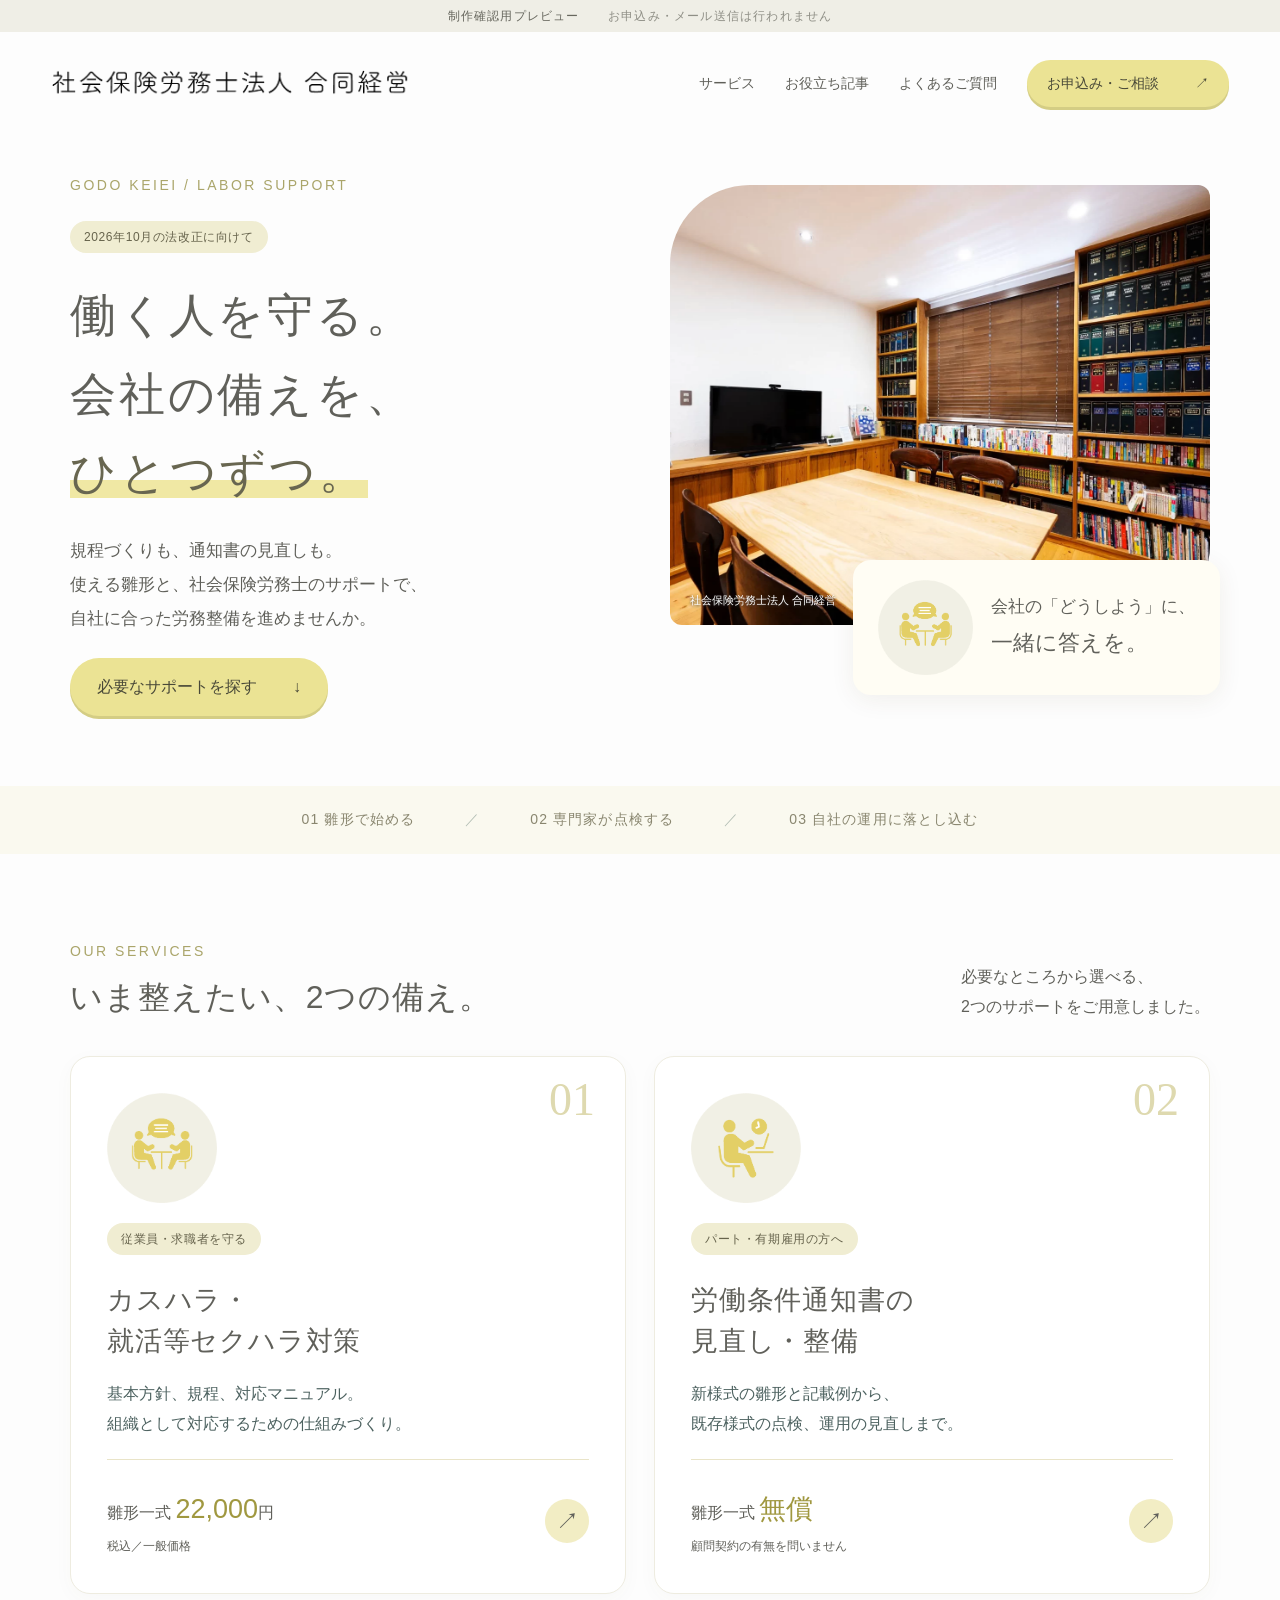
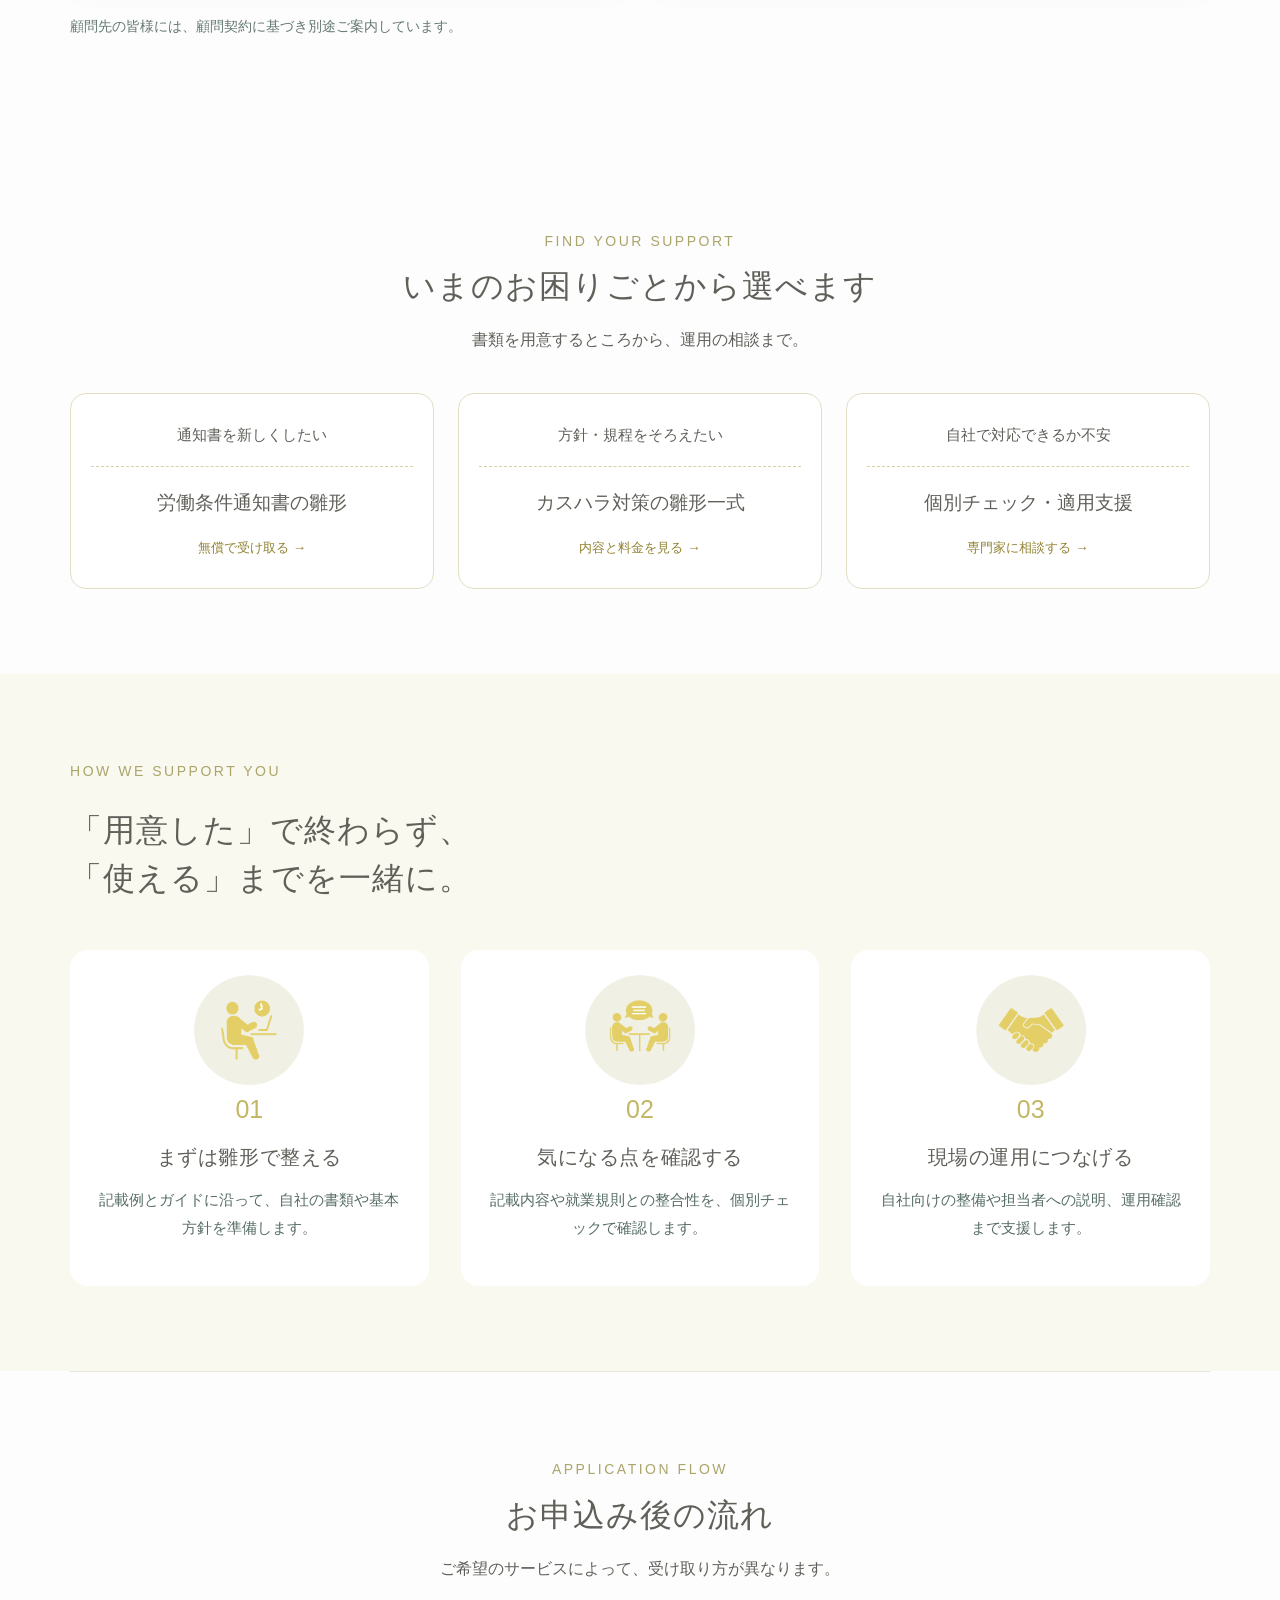
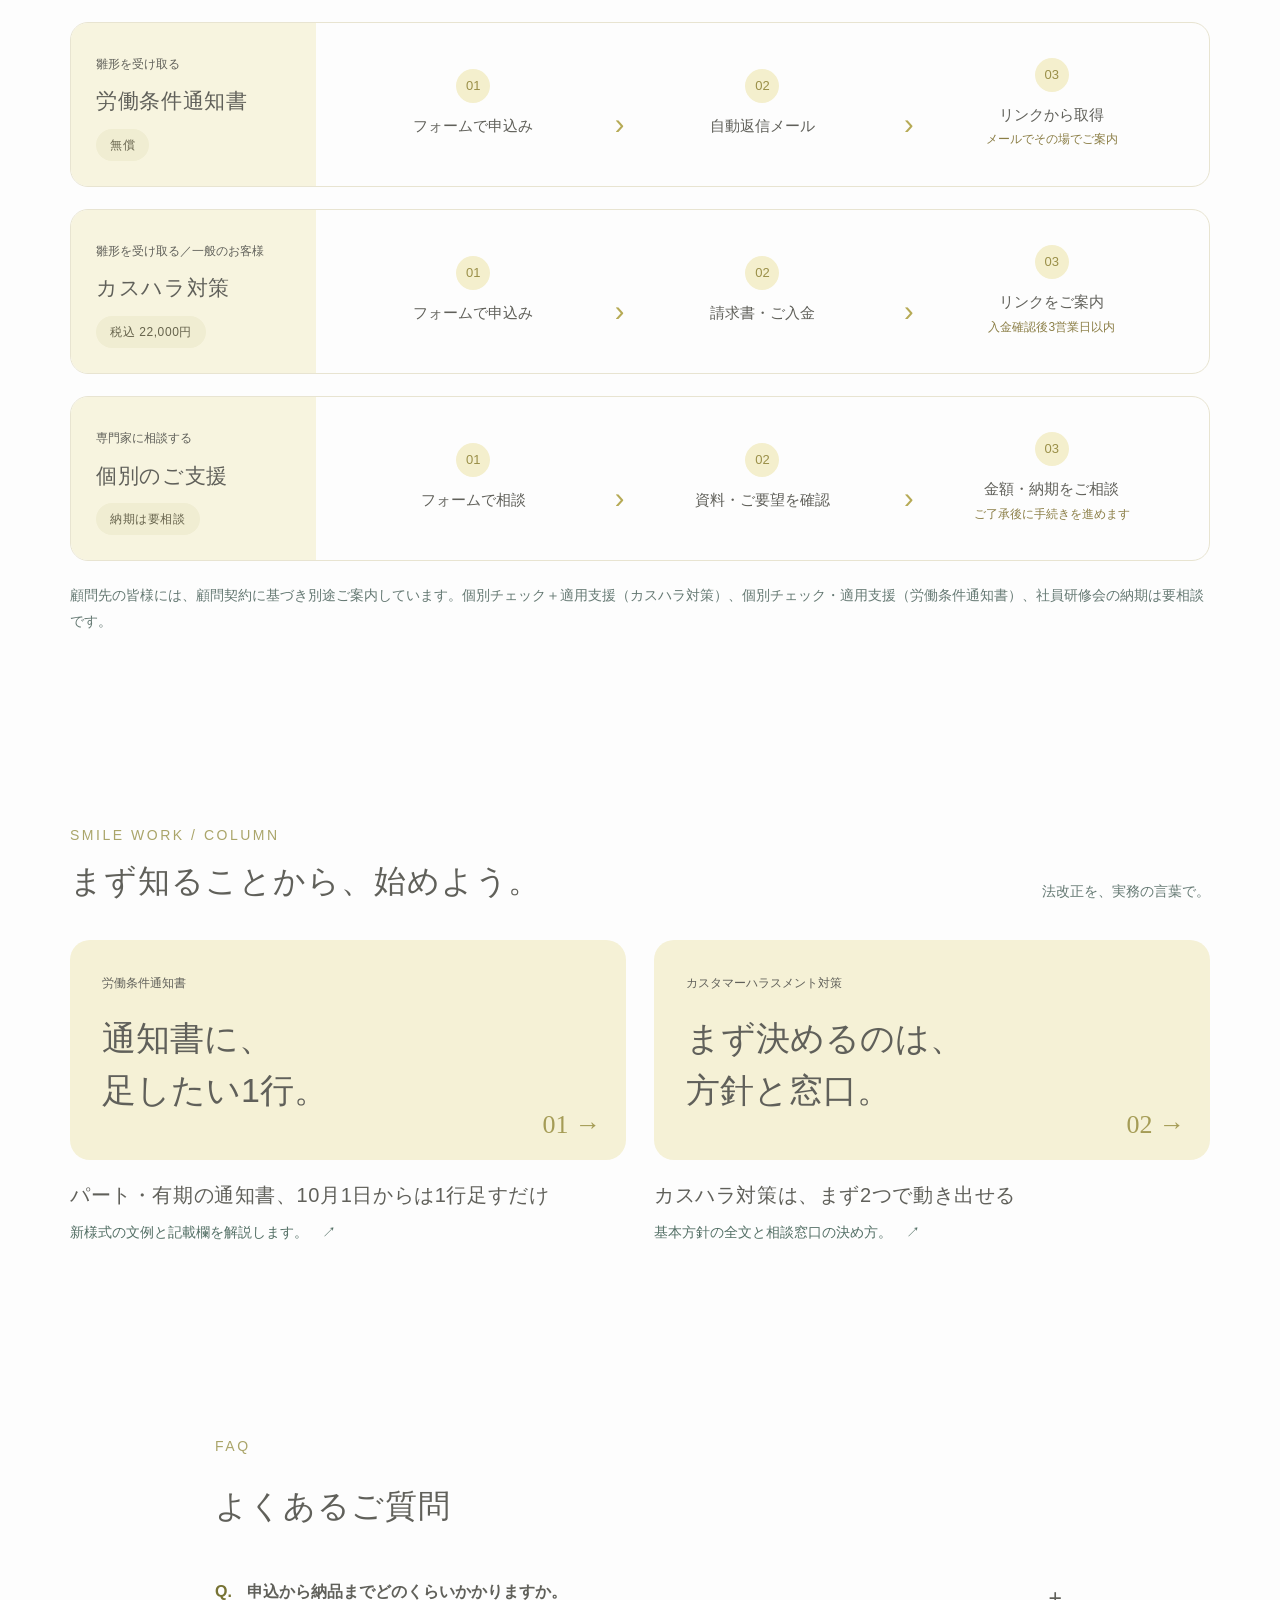
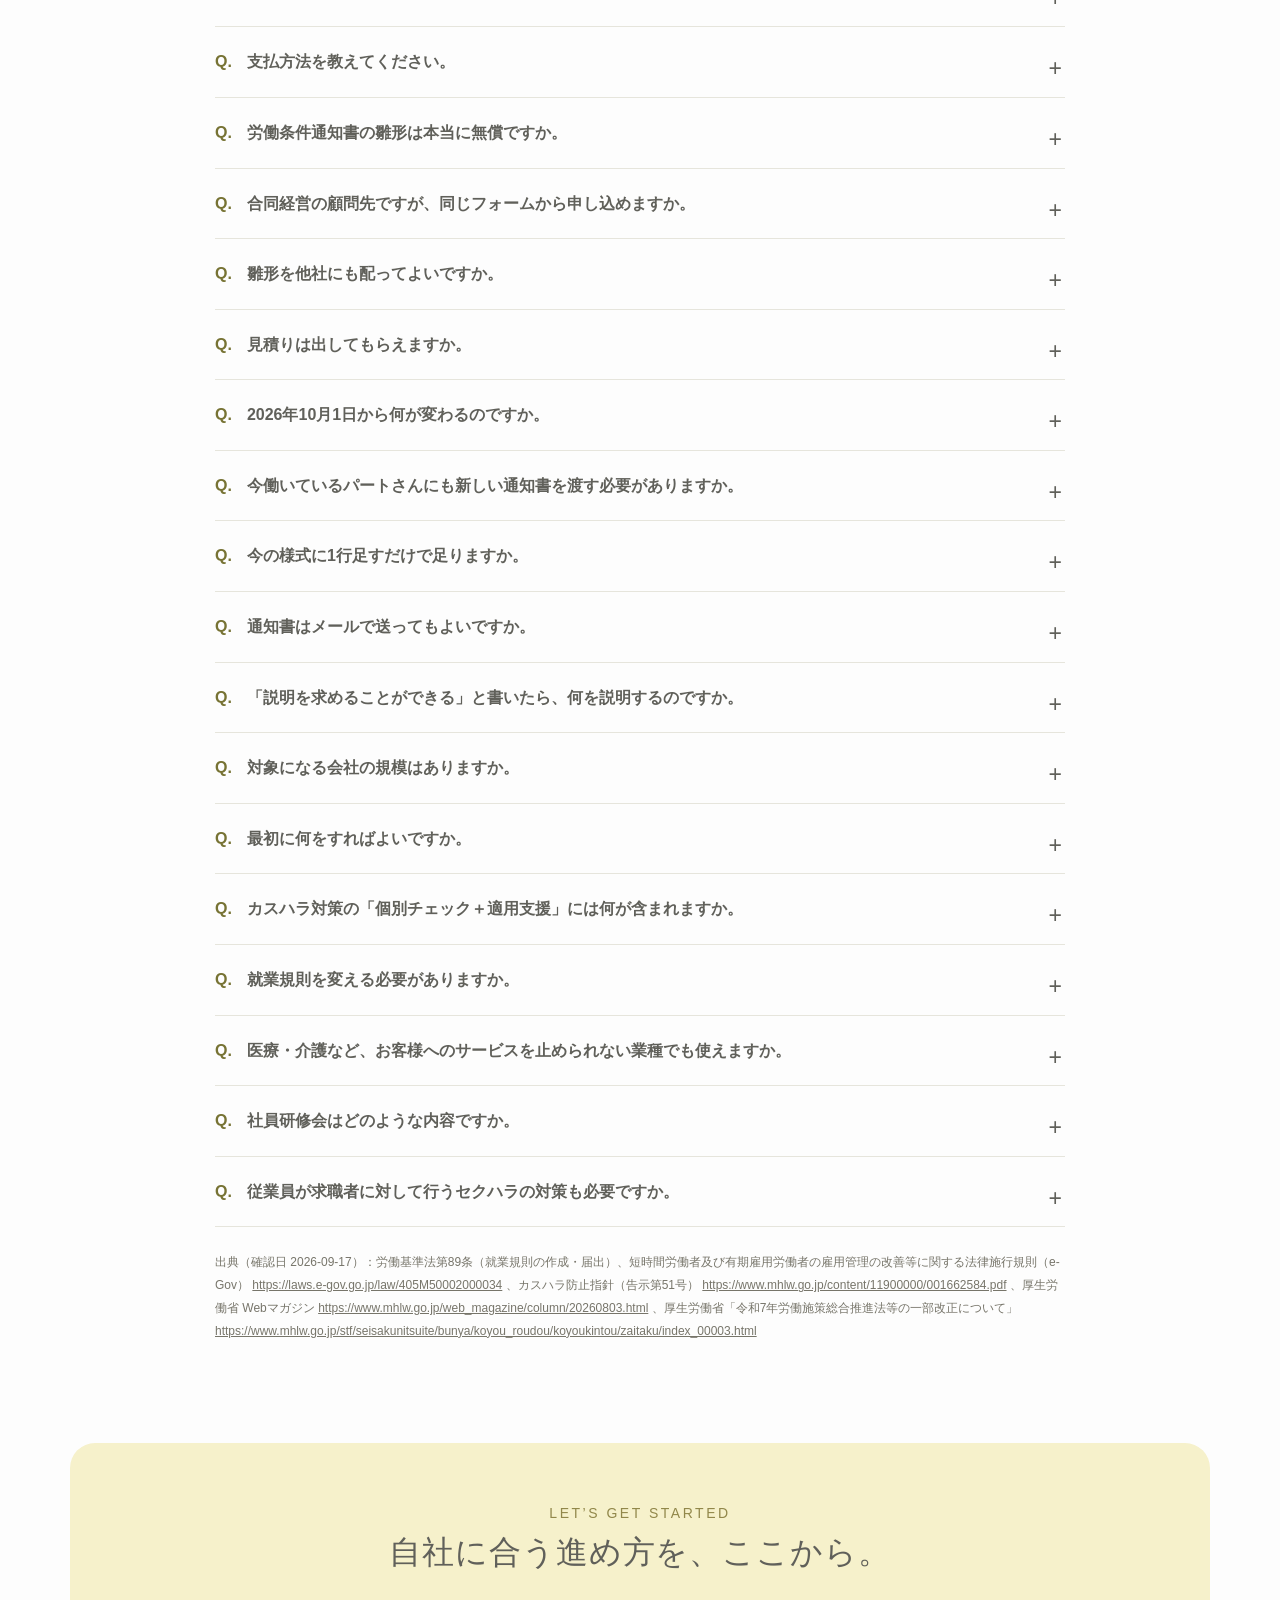
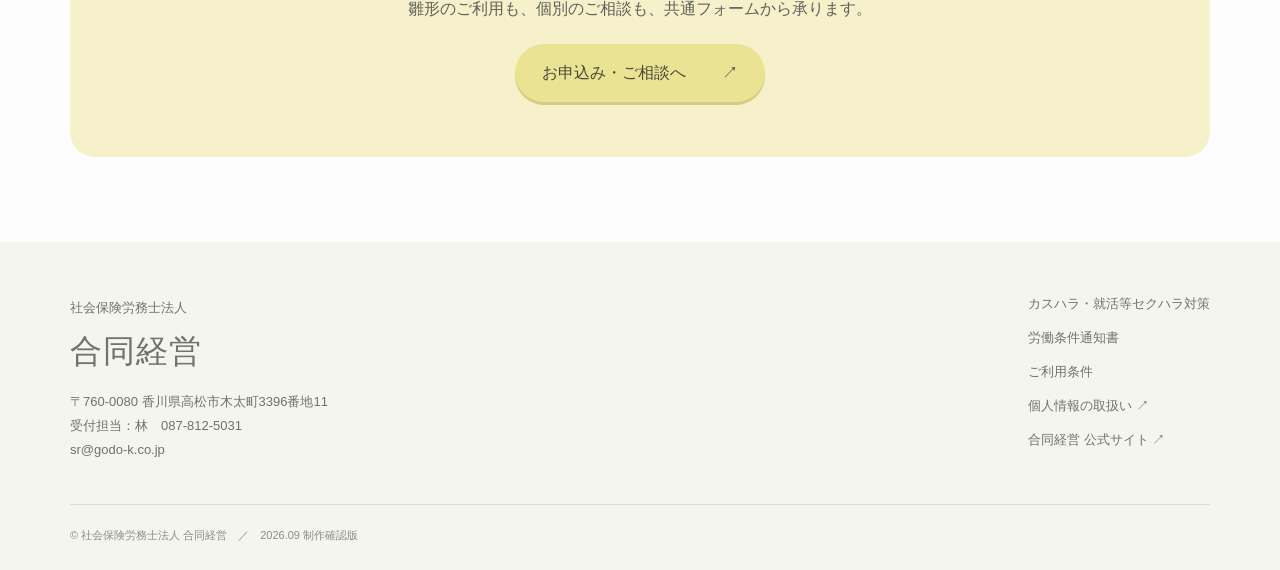
==== index.html @ 418db096 "Apply September 26 review corrections to pricing, menus, FAQs and form" ====
<!DOCTYPE html>
<html lang="ja"><head><meta charset="utf-8"/><meta content="width=device-width,initial-scale=1" name="viewport"/><meta content="noindex,nofollow" name="robots"/><title>法改正対応・労務整備サポート｜合同経営</title><meta content="雛形から個別チェック、運用支援まで。合同経営の労務整備サポート。" name="description"/><link href="favicon.svg" rel="icon"/><link href="style.css?v=20260926" rel="stylesheet"/><script defer="" src="app.js?v=20260926"></script></head><body><div class="preview">制作確認用プレビュー <span>お申込み・メール送信は行われません</span></div><header><a class="brand" href="index.html"><img alt="社会保険労務士法人 合同経営" src="official-logo.png"/></a><nav aria-label="メイン"><a href="index.html#services">サービス</a><a href="index.html#articles">お役立ち記事</a><a href="index.html#faq">よくあるご質問</a><a class="button small" href="apply.html">お申込み・ご相談 <span>↗</span></a></nav></header><main><section class="hero wrap"><div class="hero-copy"><p class="eyebrow">GODO KEIEI / LABOR SUPPORT</p><div class="tag">2026年10月の法改正に向けて</div><h1>働く人を守る。<br/>会社の備えを、<br/><em>ひとつずつ。</em></h1><p class="lead">規程づくりも、通知書の見直しも。<br/>使える雛形と、社会保険労務士のサポートで、<br/>自社に合った労務整備を進めませんか。</p><a class="button" href="#services">必要なサポートを探す <span>↓</span></a></div><div class="hero-visual"><img alt="合同経営の相談スペース" class="office-photo" src="official-office.webp"/><div class="hero-message"><img alt="相談を聞くスタッフのイラスト" src="consult.png"/><p>会社の「どうしよう」に、<br/><strong>一緒に答えを。</strong></p></div><span class="photo-caption">社会保険労務士法人 合同経営</span></div></section><div class="trust"><div class="wrap">01 雛形で始める <span>／</span> 02 専門家が点検する <span>／</span> 03 自社の運用に落とし込む</div></div><section class="wrap section" id="services"><div class="section-head"><div><p class="eyebrow">OUR SERVICES</p><h2>いま整えたい、2つの備え。</h2></div><p>必要なところから選べる、<br/>2つのサポートをご用意しました。</p></div><div class="service-grid"><a class="service-card" href="harassment.html"><img alt="専門家に相談するイメージ" class="service-illustration" src="consult.png"/><span class="num">01</span><span class="pill">従業員・求職者を守る</span><h3>カスハラ・<br/>就活等セクハラ対策</h3><p>基本方針、規程、対応マニュアル。<br/>組織として対応するための仕組みづくり。</p><div class="service-bottom"><span>雛形一式 <b>22,000</b>円<small>税込／一般価格</small></span><span class="round">↗</span></div></a><a class="service-card mint" href="notice.html"><img alt="書類を確認するイメージ" class="service-illustration" src="rules.png"/><span class="num">02</span><span class="pill">パート・有期雇用の方へ</span><h3>労働条件通知書の<br/>見直し・整備</h3><p>新様式の雛形と記載例から、<br/>既存様式の点検、運用の見直しまで。</p><div class="service-bottom"><span>雛形一式 <b>無償</b><small>顧問契約の有無を問いません</small></span><span class="round">↗</span></div></a></div><p class="muted">顧問先の皆様には、顧問契約に基づき別途ご案内しています。</p></section><section class="wrap section choose"><div class="center"><p class="eyebrow">FIND YOUR SUPPORT</p><h2>いまのお困りごとから選べます</h2><p>書類を用意するところから、運用の相談まで。</p></div><div class="choice-map"><a href="notice.html"><span>通知書を新しくしたい</span><b>労働条件通知書の雛形</b><small>無償で受け取る →</small></a><a href="harassment.html"><span>方針・規程をそろえたい</span><b>カスハラ対策の雛形一式</b><small>内容と料金を見る →</small></a><a href="apply.html"><span>自社で対応できるか不安</span><b>個別チェック・適用支援</b><small>専門家に相談する →</small></a></div></section><section class="soft"><div class="wrap section"><p class="eyebrow">HOW WE SUPPORT YOU</p><h2>「用意した」で終わらず、<br/>「使える」までを一緒に。</h2><div class="steps"><div><img alt="雛形で準備" class="step-image" src="rules.png"/><b>01</b><h3>まずは雛形で整える</h3><p>記載例とガイドに沿って、自社の書類や基本方針を準備します。</p></div><div><img alt="専門家と確認" class="step-image" src="consult.png"/><b>02</b><h3>気になる点を確認する</h3><p>記載内容や就業規則との整合性を、個別チェックで確認します。</p></div><div><img alt="運用を支援" class="step-image" src="handshake.png"/><b>03</b><h3>現場の運用につなげる</h3><p>自社向けの整備や担当者への説明、運用確認まで支援します。</p></div></div></div></section><section class="wrap section flow-section"><div class="center"><p class="eyebrow">APPLICATION FLOW</p><h2>お申込み後の流れ</h2><p>ご希望のサービスによって、受け取り方が異なります。</p></div><div class="flow-row"><div class="flow-title"><small>雛形を受け取る</small><h3>労働条件通知書</h3><span class="pill">無償</span></div><ol><li><span>01</span><b>フォームで申込み</b></li><li><span>02</span><b>自動返信メール</b></li><li><span>03</span><b>リンクから取得</b><small>メールでその場でご案内</small></li></ol></div><div class="flow-row"><div class="flow-title"><small>雛形を受け取る／一般のお客様</small><h3>カスハラ対策</h3><span class="pill">税込 22,000円</span></div><ol><li><span>01</span><b>フォームで申込み</b></li><li><span>02</span><b>請求書・ご入金</b></li><li><span>03</span><b>リンクをご案内</b><small>入金確認後3営業日以内</small></li></ol></div><div class="flow-row"><div class="flow-title"><small>専門家に相談する</small><h3>個別のご支援</h3><span class="pill">納期は要相談</span></div><ol><li><span>01</span><b>フォームで相談</b></li><li><span>02</span><b>資料・ご要望を確認</b></li><li><span>03</span><b>金額・納期をご相談</b><small>ご了承後に手続きを進めます</small></li></ol></div><p class="muted">顧問先の皆様には、顧問契約に基づき別途ご案内しています。個別チェック＋適用支援（カスハラ対策）、個別チェック・適用支援（労働条件通知書）、社員研修会の納期は要相談です。</p></section><section class="wrap section" id="articles"><div class="section-head"><div><p class="eyebrow">SMILE WORK / COLUMN</p><h2>まず知ることから、始めよう。</h2></div><span class="muted">法改正を、実務の言葉で。</span></div><div class="article-grid"><a class="article-card" href="article-notice.html"><div class="editorial mint"><small>労働条件通知書</small><strong>通知書に、<br/>足したい1行。</strong><span>01 →</span></div><h3>パート・有期の通知書、10月1日からは1行足すだけ</h3><p>新様式の文例と記載欄を解説します。　↗</p></a><a class="article-card" href="article-harassment.html"><div class="editorial"><small>カスタマーハラスメント対策</small><strong>まず決めるのは、<br/>方針と窓口。</strong><span>02 →</span></div><h3>カスハラ対策は、まず2つで動き出せる</h3><p>基本方針の全文と相談窓口の決め方。　↗</p></a></div></section><section class="wrap section narrow" id="faq"><p class="eyebrow">FAQ</p><h2>よくあるご質問</h2><details><summary>申込から納品までどのくらいかかりますか。</summary><p>カスハラ・就活等セクハラ対策の雛形一式は、ご入金確認後3営業日以内にダウンロード先をお送りします。労働条件通知書の雛形（無償）は、フォーム送信後の自動返信メールでその場でご案内します。個別チェック＋適用支援（カスハラ対策）、個別チェック・適用支援（労働条件通知書）、社員研修会は、資料を拝見したうえで納期をご相談します。</p></details><details><summary>支払方法を教えてください。</summary><p>請求書を発行しますので、銀行振込でお支払いください（振込手数料はお客様のご負担です）。ご入金確認後に納品します。</p></details><details><summary>労働条件通知書の雛形は本当に無償ですか。</summary><p>はい。顧問契約の有無にかかわらず無償です。フォームを送信すると、自動返信メールでダウンロード先をご案内します。カスハラ・就活等セクハラ対策の雛形一式は 22,000円（税込。税抜 20,000円）です。</p></details><details><summary>合同経営の顧問先ですが、同じフォームから申し込めますか。</summary><p>はい。フォームの「合同経営との契約」で「顧問契約あり」を選んでください。料金・納期は顧問契約に基づき別途ご案内しています。</p></details><details><summary>雛形を他社にも配ってよいですか。</summary><p>雛形は購入（提供を受けた）企業の自社利用に限ります。グループ会社・取引先への提供、再配布・転売はできません。詳しくは各雛形の「ご利用条件」をご覧ください。</p></details><details><summary>見積りは出してもらえますか。</summary><p>労働条件通知書の適用支援など「〜」の付いたメニュー、待遇差の説明資料、業種に合わせた大幅な書き換えは、資料を拝見したうえで作業量と金額をお示しします。ご了承いただいてから作業を始めます。</p></details><details><summary>2026年10月1日から何が変わるのですか。</summary><p>パートタイム労働者・有期雇用労働者を雇い入れるときに文書で明示する事項に、「通常の労働者との待遇の相違の内容・理由等について説明を求めることができる旨」が加わります（短時間労働者及び有期雇用労働者の雇用管理の改善等に関する法律施行規則第2条第1項第4号。令和8年厚生労働省令第87号）。これまでの4項目（昇給・退職手当・賞与の有無、相談窓口）と合わせて5項目になります。</p></details><details><summary>今働いているパートさんにも新しい通知書を渡す必要がありますか。</summary><p>有期契約の更新は新たな雇入れに当たります。施行日前から働いている方についても、2026年10月1日以降に契約を更新して通知書を交付するときは、新しい様式で交付してください。更新のたびに必要になりますので、施行日前に様式を切り替えておくことをお勧めします。契約期間の定めのない方について、施行日前の雇入れ分を改めて交付することを求める規定は確認できていません。</p></details><details><summary>今の様式に1行足すだけで足りますか。</summary><p>相談窓口など他の明示事項が揃っていれば、「説明を求めることができる旨」を足すだけで足ります（申出先の部署・連絡先も併せて書くことが望ましいとされています）。使い方ガイドに追記文案を収録しています。他の明示事項が揃っているか、就業規則の賞与・退職金・相談窓口の定めと食い違っていないかがご不安な場合は、個別チェック（記載の有無の○×、追記文案、就業規則との食い違いをお返しします）をご利用ください。</p></details><details><summary>通知書はメールで送ってもよいですか。</summary><p>文書の交付が原則です。本人が希望した場合は、電子メール等（書面に出力できるもの）でも差し支えありません（同施行規則第2条第3項・第4項）。</p></details><details><summary>「説明を求めることができる」と書いたら、何を説明するのですか。</summary><p>通常の労働者（正社員など）との待遇の相違の内容と理由、および待遇を決めるにあたって考慮した事項です（パートタイム・有期雇用労働法第14条第2項）。資料を用いた口頭説明か、必要事項を記載した資料の交付で行います。使い方ガイドに対応の手引きを収録しています。</p></details><details><summary>対象になる会社の規模はありますか。</summary><p>改正後の条文に企業規模による区別はなく、すべての事業主が対象です（労働施策総合推進法第33条、男女雇用機会均等法第13条）。</p></details><details><summary>最初に何をすればよいですか。</summary><p>「基本方針」を定めて社内に掲示・配布することと、「相談窓口」を決めて従業員に知らせることです。雛形一式の基本方針と相談窓口の設置要領を使ってください。</p></details><details><summary>カスハラ対策の「個別チェック＋適用支援」には何が含まれますか。</summary><p>記入いただいた規程・基本方針・相談窓口の設置内容の点検と修正点のご連絡、就業規則の追記条項を貴社の就業規則の条番号に合わせた仕上げ、就業規則の変更と届出までを、1回のお申込みで行います（55,000円。税込、税抜 50,000円）。社員研修会は含みません（別メニューです）。業種に合わせた大幅な書き換えが必要な場合は、別途お見積りします。</p></details><details><summary>就業規則を変える必要がありますか。</summary><p>規程を就業規則の付属規程として位置づけ、就業規則本則に委任条項・服務規律・懲戒事由・相談窓口（不利益取扱いの禁止）を置くことをお勧めします。雛形一式の「就業規則の追記条項」を使い、過半数労働組合（ない場合は過半数代表者）の意見を聴いて労働基準監督署に届け出ます（常時10人以上の労働者を使用する事業場）。</p></details><details><summary>医療・介護など、お客様へのサービスを止められない業種でも使えますか。</summary><p>雛形は一般的な企業を想定しています。厚生労働省の指針（告示第51号「４」の前文）も、業法等によりサービス提供の義務が定められている場合や、サービスが途絶えると顧客等の生命・心身の健康に重大な影響が及ぶ場合があることに留意して対応するよう求めています。業種に合わせた書き換えは、別途お見積りのうえ承ります。</p></details><details><summary>社員研修会はどのような内容ですか。</summary><p>全従業員向け（カスハラの内容と対処方法、相談窓口）、管理監督者・窓口担当者向け（相談を受けたときの対応）、採用担当者向け（就活等セクハラ）の3種類（各60〜90分、44,000円／回。税込、税抜 40,000円）から選べます。講師が伺います。研修用の資料（スライド・読み合わせ用）は社員研修会でお渡しします。自社で行う場合は、基本方針と対応マニュアルの読み合わせでも方針の周知になります。ご希望の日時と人数を伺ったうえで、日程をご相談します。</p></details><details><summary>従業員が求職者に対して行うセクハラの対策も必要ですか。</summary><p>はい。自社の従業員による性的な言動で求職者等の求職活動等が阻害されないよう、方針の明確化、面談の時間・場所・連絡手段などのルールの明確化と周知、相談窓口の設置などの措置が求められます（男女雇用機会均等法第13条、令和8年厚生労働省告示第52号）。</p></details><p class="faq-sources">出典（確認日 2026-09-17）：労働基準法第89条（就業規則の作成・届出）、短時間労働者及び有期雇用労働者の雇用管理の改善等に関する法律施行規則（e-Gov） <a href="https://laws.e-gov.go.jp/law/405M50002000034" rel="noopener" target="_blank">https://laws.e-gov.go.jp/law/405M50002000034</a> 、カスハラ防止指針（告示第51号） <a href="https://www.mhlw.go.jp/content/11900000/001662584.pdf" rel="noopener" target="_blank">https://www.mhlw.go.jp/content/11900000/001662584.pdf</a> 、厚生労働省 Webマガジン <a href="https://www.mhlw.go.jp/web_magazine/column/20260803.html" rel="noopener" target="_blank">https://www.mhlw.go.jp/web_magazine/column/20260803.html</a> 、厚生労働省「令和7年労働施策総合推進法等の一部改正について」 <a href="https://www.mhlw.go.jp/stf/seisakunitsuite/bunya/koyou_roudou/koyoukintou/zaitaku/index_00003.html" rel="noopener" target="_blank">https://www.mhlw.go.jp/stf/seisakunitsuite/bunya/koyou_roudou/koyoukintou/zaitaku/index_00003.html</a></p></section><section class="cta wrap"><span class="eyebrow">LET’S GET STARTED</span><h2>自社に合う進め方を、ここから。</h2><p>雛形のご利用も、個別のご相談も、共通フォームから承ります。</p><a class="button" href="apply.html">お申込み・ご相談へ <span>↗</span></a></section></main><footer><div class="wrap foot"><div><small>社会保険労務士法人</small><h2>合同経営</h2><p>〒760-0080 香川県高松市木太町3396番地11<br/>受付担当：林　087-812-5031<br/>sr@godo-k.co.jp</p></div><div><a href="harassment.html">カスハラ・就活等セクハラ対策</a><a href="notice.html">労働条件通知書</a><a href="terms.html">ご利用条件</a><a href="https://godo-sr.com/privacy-policy/" rel="noopener" target="_blank">個人情報の取扱い ↗</a><a href="https://godo-sr.com/" rel="noopener" target="_blank">合同経営 公式サイト ↗</a></div></div><div class="wrap copyright">© 社会保険労務士法人 合同経営　／　2026.09 制作確認版</div></footer></body></html>
---- style.css ----
:root{--ink:#193c43;--teal:#08796e;--mint:#e3f0e9;--paper:#f8f8f2;--line:#d7dfd9}*{box-sizing:border-box}html{scroll-behavior:smooth;scroll-padding-top:110px}body{margin:0;background:var(--paper);color:var(--ink);font:16px/1.85 -apple-system,BlinkMacSystemFont,'Hiragino Kaku Gothic ProN','Yu Gothic',sans-serif}a{color:inherit;text-decoration:none}a,button,input,select,textarea{ -webkit-tap-highlight-color:transparent}a:focus-visible,button:focus-visible,input:focus-visible,select:focus-visible,textarea:focus-visible,summary:focus-visible{outline:3px solid #d99437;outline-offset:5px}button{font:inherit;cursor:pointer}img{max-width:100%;display:block}h1,h2,h3,p{margin-top:0}h1,h2,h3{line-height:1.5;letter-spacing:.03em}h1{font-size:clamp(32px,4.3vw,60px);font-weight:600}h2{font-size:32px;font-weight:600}h3{font-size:23px;font-weight:600}p{margin-bottom:1.3em}.wrap{width:min(1140px,calc(100% - 64px));margin:auto}.narrow{max-width:850px}.preview{background:var(--ink);color:#fff;text-align:center;font-size:12px;padding:5px 20px;letter-spacing:.1em}.preview span{opacity:.7;margin-left:24px}header{display:flex;align-items:center;justify-content:space-between;padding:20px 4%;border-bottom:1px solid var(--line);gap:25px;background:var(--paper)}.brand{display:flex;align-items:center;gap:12px;flex-shrink:0}.brandmark{display:grid;place-items:center;background:var(--teal);color:white;width:48px;height:48px;font-size:27px;border-radius:50% 50% 0 50%;font-family:serif}.brand small{display:block;font-size:10px;letter-spacing:.12em}.brand strong{display:block;font-size:24px;line-height:1.2;letter-spacing:.18em}nav{display:flex;align-items:center;gap:30px;font-size:14px}nav>a:hover,.textlink:hover{color:var(--teal)}.button{display:inline-flex;justify-content:space-between;align-items:center;gap:36px;background:var(--teal);color:white;border:0;padding:17px 27px;border-radius:4px;font-weight:600;line-height:1.5;transition:background .2s,transform .2s}.button:hover{background:#065c54;transform:translateY(-2px);color:white}.button.small{font-size:14px;padding:13px 20px}.eyebrow{font-size:12px;letter-spacing:.18em;font-weight:700;color:var(--teal);margin-bottom:22px}.hero{display:grid;grid-template-columns:1fr 1fr;gap:32px;padding-top:64px;padding-bottom:65px;align-items:center}.tag,.pill{display:inline-block;border:1px solid #9aafa3;padding:3px 13px;font-size:12px;letter-spacing:.05em;border-radius:2px}.hero h1{margin:23px 0;font-family:'Yu Mincho','Hiragino Mincho ProN',serif;line-height:1.5;letter-spacing:.07em}.hero em{font-style:normal;color:var(--teal)}.lead{font-size:17px;line-height:2}.hero-art{position:relative;height:540px;border-radius:180px 180px 8px 8px;background:#dce9df;overflow:hidden;background-image:radial-gradient(#aabeb34a 1px,transparent 1px);background-size:15px 15px}.art-label{position:absolute;top:36px;left:40px;font-size:10px;letter-spacing:.16em}.paper{position:absolute;background:#fff;padding:16px;box-shadow:0 15px 35px #163e4226;width:250px;height:335px;overflow:hidden;border:1px solid #d7ded6}.paper span{display:block;font-size:10px;margin-bottom:8px;color:#4d6662}.paper-back{right:15px;top:100px;transform:rotate(11deg)}.paper-front{left:27px;top:138px;transform:rotate(-9deg)}.paper img{width:100%}.art-note{position:absolute;bottom:25px;right:24px;background:var(--ink);color:#fff;padding:18px 24px;border-radius:3px;font-size:17px;transform:rotate(3deg)}.trust{border-top:1px solid var(--line);border-bottom:1px solid var(--line);padding:21px 0;font-size:14px;text-align:center;letter-spacing:.08em}.trust span{margin:0 45px;color:#b0bcb2}.section{padding-top:85px;padding-bottom:85px}.section-head{display:flex;justify-content:space-between;align-items:flex-end;margin-bottom:35px;gap:25px}.section-head h2{margin-bottom:0}.section-head p:last-child{margin:0}.service-grid,.article-grid{display:grid;grid-template-columns:1fr 1fr;gap:28px}.service-card{position:relative;padding:40px;background:#eceee5;border:1px solid transparent;border-radius:5px;transition:transform .2s,border .2s}.service-card:hover{transform:translateY(-5px);border-color:var(--teal)}.num{position:absolute;top:20px;right:30px;font-size:64px;line-height:1;color:#1c665c23;font-family:Georgia,serif}.mint{background:var(--mint)!important}.service-card h3{font-size:30px;margin:25px 0 18px}.service-card p{color:#4d6260}.service-bottom{border-top:1px solid #b8c9be;padding-top:25px;display:flex;justify-content:space-between;align-items:center;gap:20px}.service-bottom b{font-size:27px;font-weight:500}.service-bottom small{display:block;font-size:12px}.round{display:grid;place-items:center;width:44px;height:44px;background:white;border-radius:50%;font-size:23px}.muted{font-size:14px;color:#657973;margin-top:20px}.soft{background:#edf1e9}.steps{display:grid;grid-template-columns:repeat(3,1fr);gap:40px;margin-top:48px}.steps>div{border-top:1px solid #a6bdb0;padding-top:18px}.steps b{color:var(--teal);font:36px Georgia,serif}.steps h3{margin:14px 0;font-size:21px}.steps p{color:#566d64}.editorial{height:220px;padding:27px 32px;position:relative;background:#e9e9dd;border-radius:4px}.editorial strong{font-family:'Yu Mincho',serif;font-size:34px;display:block;line-height:1.55;margin-top:15px}.editorial small{font-size:12px}.editorial>span{position:absolute;right:25px;bottom:20px;font:26px Georgia;color:var(--teal)}.article-card h3{font-size:20px;margin:20px 0 10px}.article-card p{font-size:14px;color:#536f65}.article-card:hover h3{color:var(--teal)}details{border-bottom:1px solid var(--line);padding:20px 0}summary{cursor:pointer;list-style:none;font-size:16px;padding-right:35px;position:relative;font-weight:600}summary:before{content:'Q.';color:var(--teal);padding-right:15px}summary:after{content:'+';position:absolute;right:3px;font-size:23px;font-weight:400}details[open] summary:after{content:'−'}details p{margin:20px 25px 5px;color:#4b635b}.cta{padding:55px 50px;text-align:center;background:var(--mint);margin-bottom:85px;border-radius:5px}.cta h2{margin-bottom:18px}footer{background:var(--ink);color:#f0f4ef;padding:50px 0 25px}.foot{display:flex;justify-content:space-between;gap:30px}.foot h2{margin:5px 0 15px}.foot p,.foot small,.foot a{font-size:13px}.foot a{display:block;margin-bottom:10px}.copyright{font-size:11px;border-top:1px solid #ffffff30;padding-top:20px;margin-top:25px;color:#b4c9c0}.breadcrumb{font-size:12px;padding-top:25px}.subhero{padding:55px 0 65px}.subhero h1{max-width:950px;font-size:42px}.textlink{display:inline-block;text-decoration:underline;text-underline-offset:5px;font-size:14px;margin:12px 18px}.gallery{display:grid;grid-template-columns:repeat(3,1fr);gap:25px;margin-top:35px}.gallery a{background:white;padding:15px;border:1px solid var(--line);border-radius:4px;display:flex;flex-direction:column;justify-content:space-between}.gallery img{height:260px;object-fit:contain;margin:auto}.gallery span{display:block;text-align:center;font-size:13px;padding-top:15px}.prose{max-width:900px;overflow-wrap:anywhere}.prose h1{font-size:36px}.prose h2{font-size:25px;border-bottom:1px solid var(--line);padding-bottom:16px;margin-top:55px}.prose h3{font-size:22px;margin-top:40px}.prose p,.prose li{line-height:2}.prose table{width:100%;border-collapse:collapse;margin:28px 0;font-size:14px;display:block;overflow:auto}.prose th,.prose td{border:1px solid var(--line);padding:16px;min-width:130px;vertical-align:top}.prose th{background:var(--mint);text-align:left}.prose a{color:var(--teal);text-decoration:underline}.prose blockquote{background:var(--mint);border-left:3px solid var(--teal);padding:25px;margin:30px 0}.prose hr{border:0;border-top:1px solid var(--line);margin:45px 0}.notice{background:#e5eee7;border-left:3px solid var(--teal);padding:20px;font-size:14px;margin:24px 0}fieldset{border:0;border-top:1px solid var(--line);padding:30px 0;margin-top:30px;min-width:0}legend{font-size:22px;font-weight:600;padding-right:18px}form small{font-size:11px;background:#e3ece5;padding:2px 5px;color:#526c60;margin-left:5px}form .choice{display:flex;gap:10px;align-items:baseline;padding:12px 0;font-size:15px}input[type=radio],input[type=checkbox]{accent-color:var(--teal);width:18px;height:18px;flex-shrink:0}input:not([type=radio]):not([type=checkbox]),textarea,select{font:inherit;width:100%;padding:12px;border:1px solid #abbfb0;border-radius:3px;background:white;color:var(--ink);margin-top:8px}.field{display:block;margin:16px 0;font-size:15px}.form-grid{display:grid;grid-template-columns:1fr 1fr;gap:0 24px}.inline{margin-right:14px;white-space:nowrap}.result-grid{display:grid;grid-template-columns:160px 1fr;border-top:1px solid var(--line)}.result-grid dt,.result-grid dd{padding:12px;margin:0;border-bottom:1px solid var(--line);overflow-wrap:anywhere}.result-grid dt{font-size:14px;color:#537063}.reply{white-space:pre-wrap;background:white;padding:25px;border:1px solid var(--line);font-size:14px}.secondary{background:white;color:var(--teal);border:1px solid var(--teal)}[hidden]{display:none!important}@media(max-width:850px){nav{gap:15px}nav>a:not(.button){display:none}.hero{gap:20px}.hero-art{height:440px}.paper{width:200px;height:285px}.paper-front{left:10px}.paper-back{right:5px}.art-note{font-size:14px}.trust span{margin:0 12px}.service-card{padding:28px}.service-card h3{font-size:25px}.num{font-size:50px}.section-head{align-items:flex-start}.gallery img{height:200px}}@media(max-width:600px){.wrap{width:calc(100% - 36px)}.preview{font-size:10px}.preview span{display:none}header{padding:17px 18px;gap:10px}.brandmark{width:38px;height:38px;font-size:22px}.brand strong{font-size:21px}.brand small{font-size:9px}.button.small{font-size:12px;padding:11px;gap:8px}.hero{grid-template-columns:1fr;padding-top:38px;padding-bottom:30px}.hero h1{font-size:42px}.hero-art{height:390px;max-width:440px;width:100%;margin:14px auto 0}.paper{width:205px;height:270px}.paper-front{top:85px;left:25px}.paper-back{top:50px;right:25px}.art-label{top:20px;left:32px}.art-note{bottom:20px;right:16px}.trust{font-size:11px;letter-spacing:0}.trust span{margin:0 3px}.section{padding-top:55px;padding-bottom:55px}h2{font-size:26px}.section-head{display:block}.section-head>p,.section-head>span{display:block;margin-top:20px!important}.service-grid,.article-grid,.steps{grid-template-columns:1fr;gap:22px}.service-card{padding:28px}.service-card h3{font-size:29px}.steps{gap:24px}.steps p{margin-bottom:0}.cta{padding:35px 20px;margin-bottom:50px}.cta h2{font-size:24px}.foot{display:block}.foot>div+div{margin-top:30px}.subhero{padding:35px 0 40px}.subhero h1,.prose h1{font-size:29px}.gallery{gap:10px}.gallery a{padding:6px}.gallery img{height:130px}.gallery span{font-size:10px}.form-grid{grid-template-columns:1fr}.result-grid{grid-template-columns:1fr}.result-grid dt{padding-bottom:0;border:0}.prose blockquote{padding:16px}.prose table{font-size:13px}.button{max-width:100%;font-size:14px}.eyebrow{font-size:10px}legend{font-size:20px}}
/* Official-site tone: white, soft yellow, rounded typography, warm photography. */
:root{--ink:#565650;--teal:#777334;--mint:#f8f6e6;--paper:#fdfdfd;--line:#e6e5dc;--yellow:#ebe394}body{font-family:'Hiragino Maru Gothic ProN','Yu Gothic',sans-serif;color:#60605a}h1,h2,h3{font-weight:500}.preview{background:#efeee6;color:#67675e}header{padding:28px 4%;border-bottom:0}.brand img{width:min(360px,30vw);height:auto}.button{background:var(--yellow);color:#494938;border-radius:40px;box-shadow:0 3px 0 #d4cd84;font-weight:500}.button:hover{background:#e0d775;color:#393a30}.button.secondary{background:#fff}.eyebrow{color:#aaa56a;font-size:14px;font-weight:500;letter-spacing:.18em}.hero{padding-top:38px;padding-bottom:70px;gap:60px}.hero h1{font-family:inherit;font-weight:500;font-size:clamp(34px,3.6vw,51px);letter-spacing:.06em;line-height:1.7}.hero em{color:#686650;background:linear-gradient(transparent 65%,#f0e8a4 65%)}.tag,.pill{border:0;background:#f0edd2;color:#66634c;border-radius:20px;padding:5px 14px}.hero-visual{height:520px;position:relative;min-width:0}.office-photo{height:440px;width:100%;object-fit:cover;border-radius:80px 12px 80px 12px}.hero-message{position:absolute;right:-10px;bottom:10px;display:flex;align-items:center;gap:18px;background:#fffdf4;border-radius:18px;box-shadow:0 5px 25px #4a412013;padding:20px 25px}.hero-message img{width:95px;height:95px;object-fit:contain}.hero-message p{margin:0;font-size:17px}.hero-message strong{font-size:22px;font-weight:500}.photo-caption{position:absolute;top:405px;left:20px;color:white;font-size:11px;text-shadow:0 1px 3px #333}.trust{background:#faf9ef;border:0;color:#89866f}.section-head .eyebrow,.center .eyebrow{margin-bottom:8px}.center{text-align:center;margin-bottom:38px}.center h2{margin-bottom:15px}.service-card,.service-card.mint{background:#fff!important;border:1px solid #eeece0;border-radius:20px;box-shadow:0 5px 20px #57503408;padding:36px}.service-card:hover{border-color:#d1c878}.service-card .num{color:#ded9af;font-size:46px}.service-card h3{font-weight:500;font-size:27px}.service-illustration{width:110px;height:110px;object-fit:contain;margin-bottom:20px}.service-bottom{border-color:#e9e4c8}.service-bottom b{color:#a09840}.round{background:#f2edc4}.soft{background:#faf9f0}.steps{text-align:center;gap:32px}.steps>div{background:white;border:0;border-radius:18px;padding:25px}.steps b{color:#c2b765;font-family:inherit;font-size:25px}.step-image{width:110px;height:110px;object-fit:contain;margin:0 auto 10px}.steps h3{font-size:20px}.steps p{font-size:15px}.editorial,.editorial.mint{background:#f5f1d6!important;border-radius:20px}.editorial strong{font-family:inherit;font-weight:500}.editorial>span{color:#a59c56}.cta{background:#f6f1cb;border-radius:25px}.cta .eyebrow{color:#91874a}footer{background:#f5f5ef;color:#727268}.copyright{color:#8c8c80;border-color:#deded3}.prose a{color:#776d30}.prose h2{border-bottom:2px solid #e5dca0;padding-left:14px;border-left:5px solid #e5dca0}.prose blockquote,.notice{background:#faf8e9;border-color:#d4c974}.subhero{position:relative;padding-right:180px}.subhero h1{font-size:36px}.subhero-illustration{position:absolute;right:10px;top:65px;width:150px}.gallery a{border-radius:15px;border-color:#ebe8d8;box-shadow:0 4px 18px #65605009}.choice-map{display:grid;grid-template-columns:repeat(3,1fr);gap:24px}.choice-map a{border:1px solid #e3dfc5;border-radius:16px;display:flex;flex-direction:column;text-align:center;padding:27px 20px;background:white}.choice-map span{font-size:15px;border-bottom:1px dashed #d9d1a0;padding-bottom:17px;margin-bottom:18px}.choice-map b{font-weight:500;font-size:19px}.choice-map small{color:#918333;margin-top:16px}.choice-map a:hover{background:#fffbee}.flow-section{border-top:1px solid var(--line)}.flow-row{display:grid;grid-template-columns:245px 1fr;border:1px solid #e8e4d1;border-radius:18px;margin:22px 0;overflow:hidden}.flow-title{background:#f7f4df;padding:25px}.flow-title h3{font-size:21px;margin:8px 0 12px}.flow-title>small{font-size:12px}.flow-row ol{list-style:none;display:grid;grid-template-columns:repeat(3,1fr);padding:25px;gap:25px;margin:0;align-items:center}.flow-row li{position:relative;text-align:center}.flow-row li:not(:last-child):after{content:'›';position:absolute;right:-19px;top:29px;font-size:29px;color:#b6aa55}.flow-row li>span{display:grid;place-items:center;margin:0 auto 9px;width:34px;height:34px;border-radius:50%;background:#f4efcd;color:#9a8f48;font-size:13px}.flow-row b{display:block;font-weight:500;font-size:15px}.flow-row li small{display:block;font-size:12px;color:#8b7e46}.before-after{display:grid;grid-template-columns:1fr 60px 1.3fr;gap:20px;align-items:center}.before-after>div{border:1px solid #e6e0c3;border-radius:20px;padding:30px}.before-after .highlight{background:#faf7e3}.before-after h3{margin:20px 0;font-size:23px}.before-after p{font-size:15px;margin:0}.before-after ul{padding-left:25px}.plus{text-align:center;font-size:35px;color:#c0b563}.support-map{display:grid;grid-template-columns:repeat(3,1fr);gap:30px;text-align:center}.support-map>div{padding:25px;background:#faf8eb;border-radius:20px;position:relative}.support-map>div:not(:last-child):after{content:'→';position:absolute;right:-25px;top:50%;color:#b0a55f}.support-map img{width:115px;height:115px;object-fit:contain;margin:0 auto 15px}.support-map span{display:block;color:#a59b51;font-size:12px}.support-map h3{font-size:21px;margin:10px 0}.support-map p{font-size:15px;margin:0}.menu-grid{display:grid;grid-template-columns:repeat(2,1fr);gap:24px}.menu-card{border:1px solid #e6e0c4;border-radius:18px;padding:28px;display:flex;flex-direction:column}.menu-card h3{font-size:22px}.menu-card strong{font-size:29px;color:#9c9145;font-weight:500}.menu-card small{font-size:12px}.menu-card p{font-size:14px;margin-top:20px}.menu-card .button{margin-top:auto;align-self:flex-start}.article-diagram{margin:40px 0;padding:25px;background:#fcfbf5;border-radius:20px}.article-diagram h2{font-size:22px;border:0;padding:0;margin-top:10px}.article-diagram .support-map{gap:12px}.article-diagram .support-map>div{padding:15px}.article-diagram .support-map>div:after{display:none}.article-diagram .support-map h3{font-size:17px;margin-top:10px}.article-diagram .support-map img{width:85px;height:85px}.article-diagram .before-after{grid-template-columns:1fr 30px 1.2fr;gap:10px}.article-diagram .before-after>div{padding:18px}.article-diagram .before-after h3{font-size:20px}input[type=radio],input[type=checkbox]{accent-color:#9e9246}form small{background:#f0edd7}.result-grid dt{color:#8a8050}.notice{color:#6a6651}.brandmark{display:none}@media(max-width:850px){.hero{gap:30px}.hero-visual{height:430px}.office-photo{height:355px}.photo-caption{top:320px}.hero-message{padding:15px;right:0;gap:10px}.hero-message img{width:70px;height:70px}.hero-message p{font-size:14px}.hero-message strong{font-size:18px}.flow-row{grid-template-columns:200px 1fr}.flow-row ol{padding:20px 15px;gap:20px}.flow-row b{font-size:13px}.flow-title{padding:20px}.choice-map{gap:15px}}@media(max-width:600px){header{padding:22px 18px}.brand img{width:205px;max-width:51vw}nav .button.small{padding:11px 12px;font-size:11px}.hero{padding-top:25px;gap:20px}.hero h1{font-size:36px}.hero-visual{height:350px}.office-photo{height:290px;border-radius:45px 10px 45px 10px}.photo-caption{top:260px}.hero-message{bottom:0;padding:13px 20px}.hero-message img{width:75px;height:75px}.choice-map,.support-map,.menu-grid{grid-template-columns:1fr}.choice-map a{padding:23px}.flow-row{grid-template-columns:1fr}.flow-title{padding:18px 22px;display:flex;gap:10px;align-items:center;flex-wrap:wrap}.flow-title>small{width:100%}.flow-title h3{font-size:19px;margin:0}.flow-row ol{padding:24px 15px;gap:18px}.flow-row b{font-size:12px}.flow-row li small{font-size:10px}.flow-row li:not(:last-child):after{right:-13px}.before-after,.article-diagram .before-after{grid-template-columns:1fr;gap:12px}.before-after>div{padding:24px}.plus{line-height:1}.support-map>div:not(:last-child):after{content:'↓';right:50%;top:auto;bottom:-31px}.article-diagram .support-map{grid-template-columns:1fr;gap:15px}.subhero{padding-right:0;padding-bottom:30px}.subhero h1{font-size:29px;padding-right:60px}.subhero-illustration{width:70px;top:80px;right:0}.subhero .textlink{margin-left:0}.service-card{padding:28px}.service-card h3{font-size:26px}.service-illustration{width:95px;height:95px}.eyebrow{font-size:11px}.gallery img{height:115px}.steps>div{padding:25px}.article-diagram{padding:15px}.menu-card .button{align-self:stretch}.editorial strong{font-size:29px}}
@media(max-width:600px){.subhero .textlink{display:block;margin-top:22px}.center h2{word-break:normal;overflow-wrap:anywhere}.flow-row ol{min-width:0}.flow-row li{min-width:0}}

.faq-sources{font-size:12px;line-height:1.9;color:#77756a;overflow-wrap:anywhere;margin-top:24px}.faq-sources a{text-decoration:underline}.menu-grid:has(>.menu-card:nth-child(3):last-child){grid-template-columns:repeat(3,minmax(0,1fr))}.menu-card{min-width:0}.menu-card strong{overflow-wrap:anywhere}@media(max-width:850px){.menu-grid:has(>.menu-card:nth-child(3):last-child){grid-template-columns:1fr}}
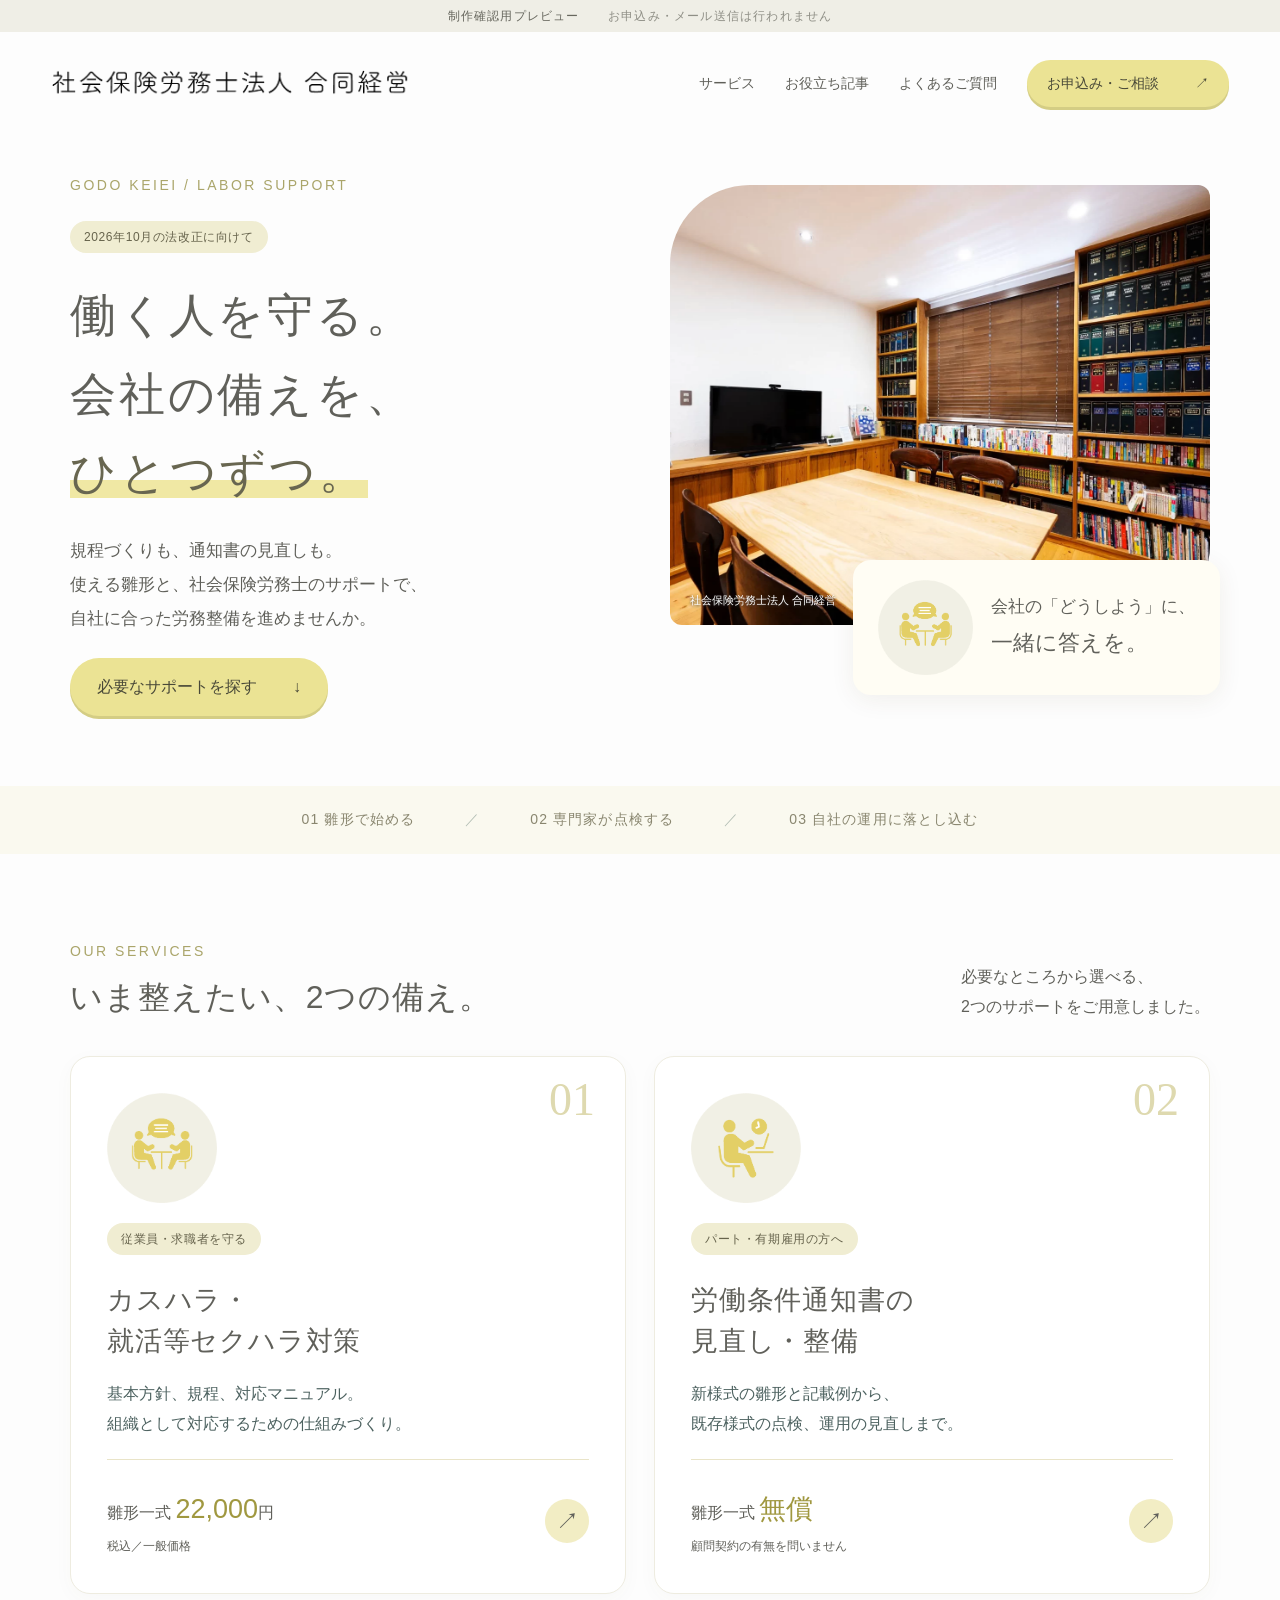
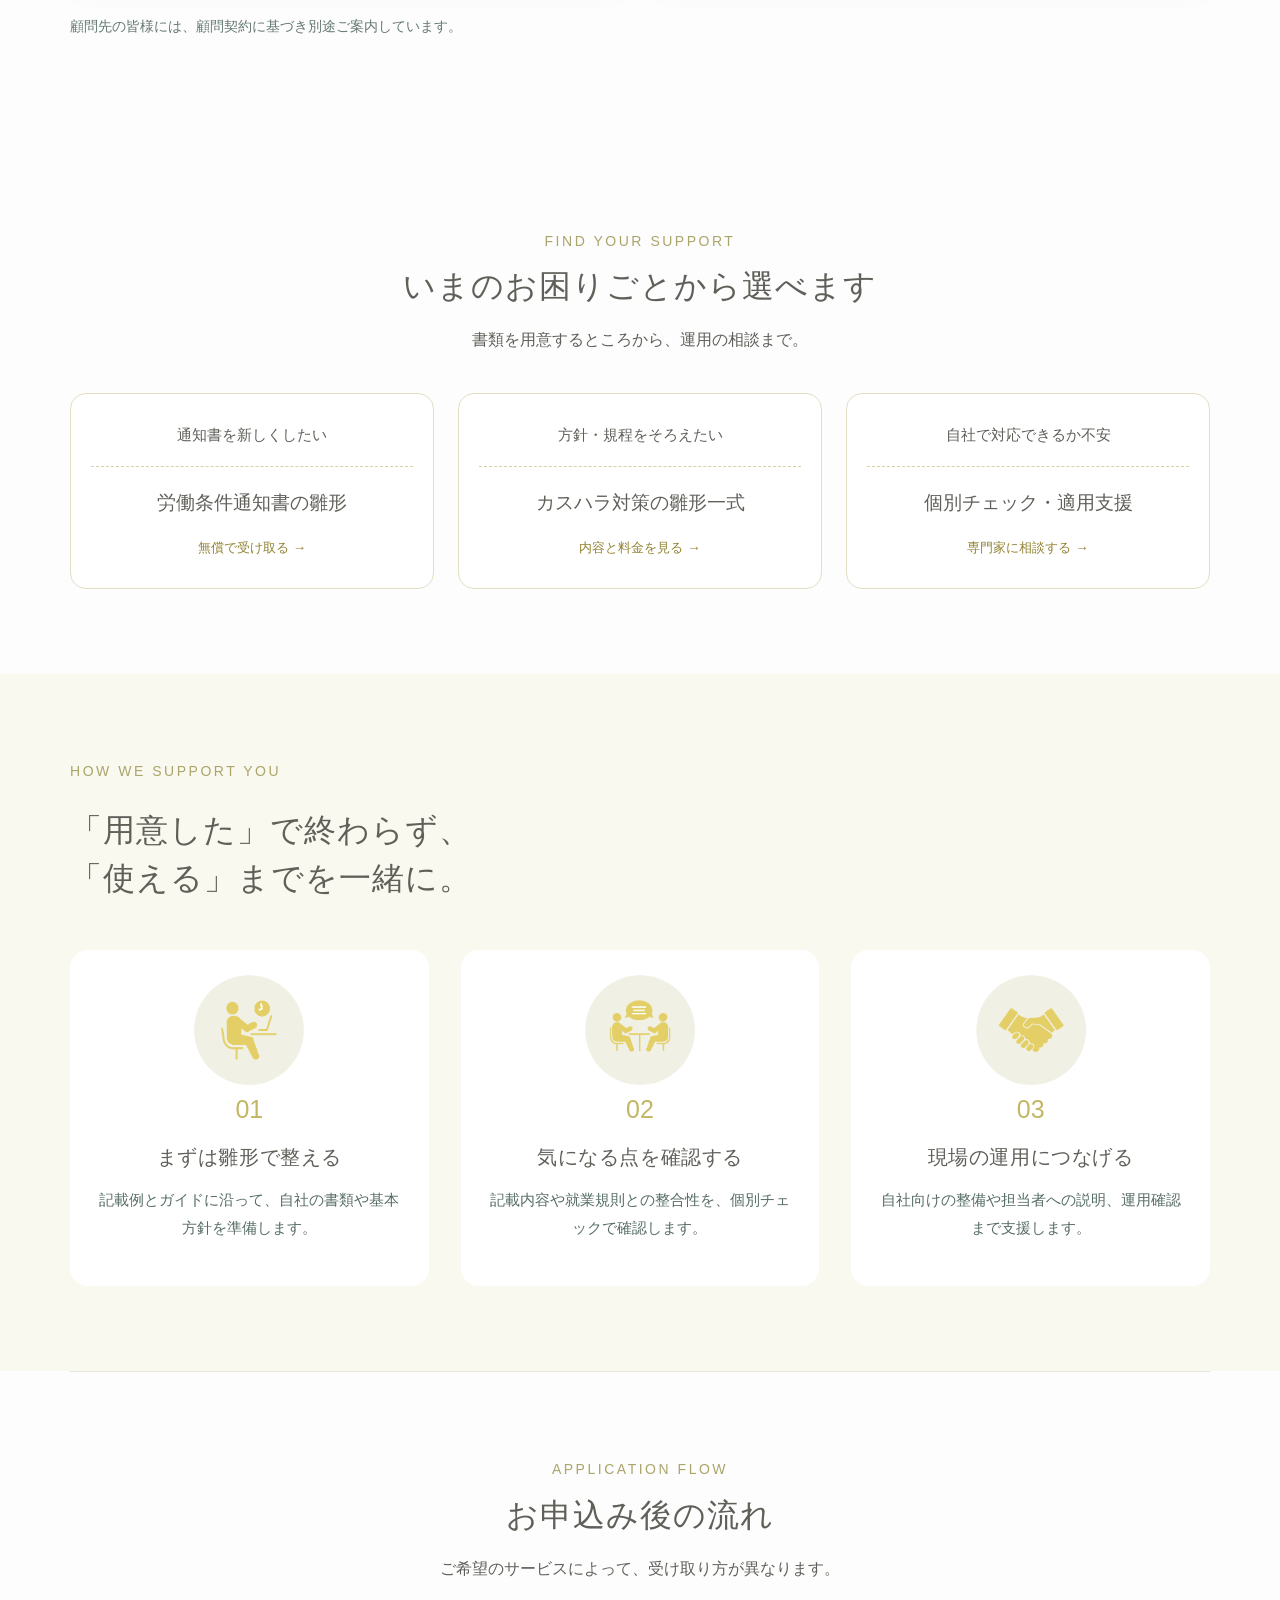
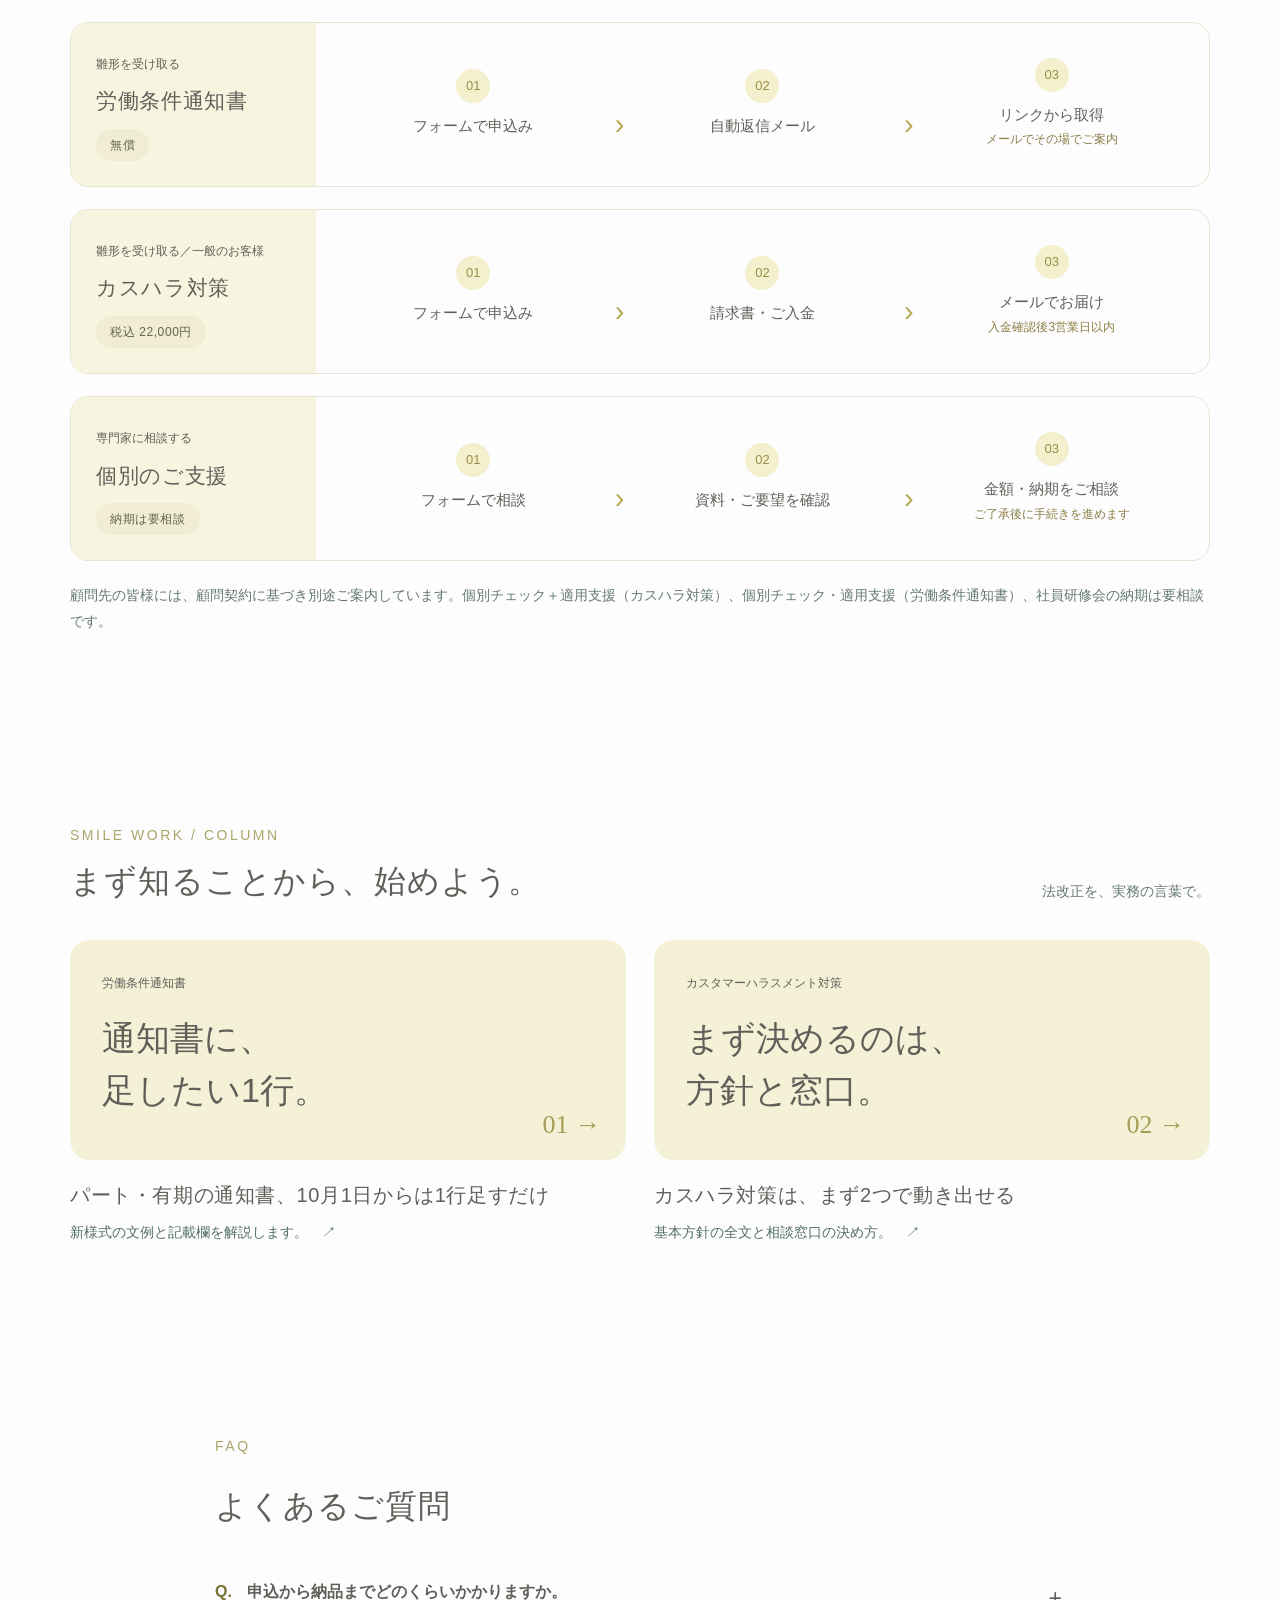
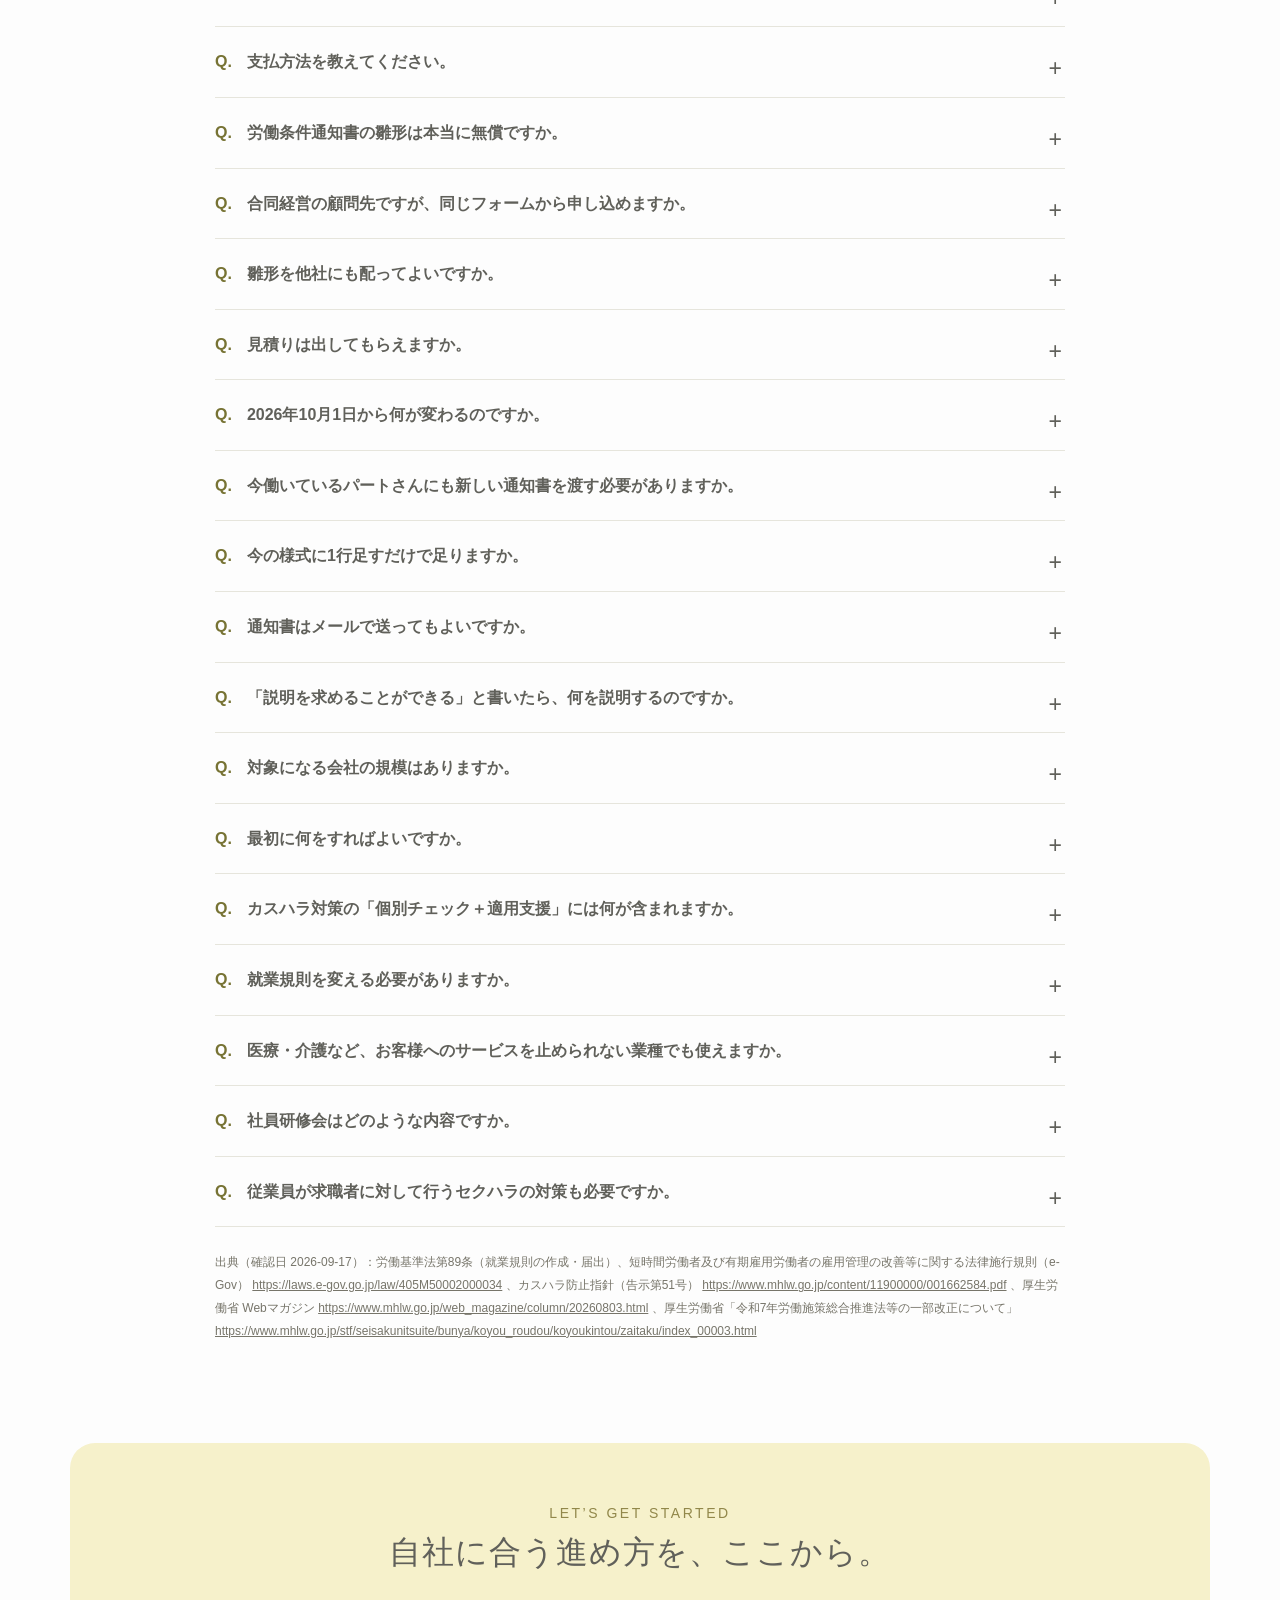
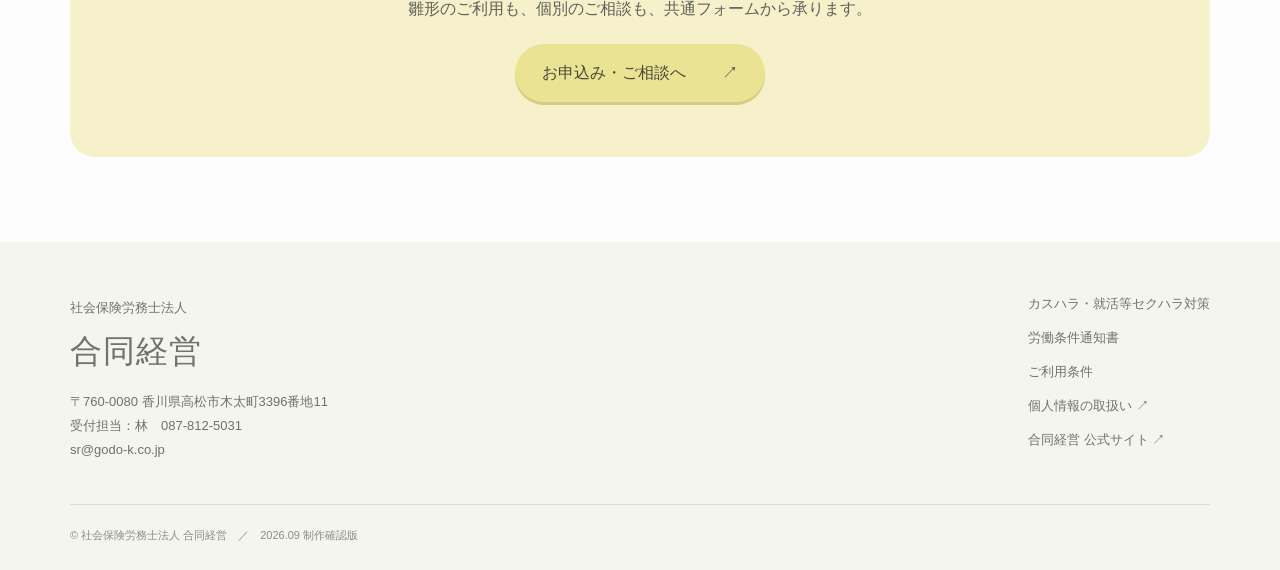
==== commit 7dd5c070: "Reflect September 27 revision: delivery guidance, client pricing, terms and expiry removal" ====
--- a/index.html
+++ b/index.html
@@ -1,2 +1,2 @@
 <!DOCTYPE html>
-<html lang="ja"><head><meta charset="utf-8"/><meta content="width=device-width,initial-scale=1" name="viewport"/><meta content="noindex,nofollow" name="robots"/><title>法改正対応・労務整備サポート｜合同経営</title><meta content="雛形から個別チェック、運用支援まで。合同経営の労務整備サポート。" name="description"/><link href="favicon.svg" rel="icon"/><link href="style.css?v=20260926" rel="stylesheet"/><script defer="" src="app.js?v=20260926"></script></head><body><div class="preview">制作確認用プレビュー <span>お申込み・メール送信は行われません</span></div><header><a class="brand" href="index.html"><img alt="社会保険労務士法人 合同経営" src="official-logo.png"/></a><nav aria-label="メイン"><a href="index.html#services">サービス</a><a href="index.html#articles">お役立ち記事</a><a href="index.html#faq">よくあるご質問</a><a class="button small" href="apply.html">お申込み・ご相談 <span>↗</span></a></nav></header><main><section class="hero wrap"><div class="hero-copy"><p class="eyebrow">GODO KEIEI / LABOR SUPPORT</p><div class="tag">2026年10月の法改正に向けて</div><h1>働く人を守る。<br/>会社の備えを、<br/><em>ひとつずつ。</em></h1><p class="lead">規程づくりも、通知書の見直しも。<br/>使える雛形と、社会保険労務士のサポートで、<br/>自社に合った労務整備を進めませんか。</p><a class="button" href="#services">必要なサポートを探す <span>↓</span></a></div><div class="hero-visual"><img alt="合同経営の相談スペース" class="office-photo" src="official-office.webp"/><div class="hero-message"><img alt="相談を聞くスタッフのイラスト" src="consult.png"/><p>会社の「どうしよう」に、<br/><strong>一緒に答えを。</strong></p></div><span class="photo-caption">社会保険労務士法人 合同経営</span></div></section><div class="trust"><div class="wrap">01 雛形で始める <span>／</span> 02 専門家が点検する <span>／</span> 03 自社の運用に落とし込む</div></div><section class="wrap section" id="services"><div class="section-head"><div><p class="eyebrow">OUR SERVICES</p><h2>いま整えたい、2つの備え。</h2></div><p>必要なところから選べる、<br/>2つのサポートをご用意しました。</p></div><div class="service-grid"><a class="service-card" href="harassment.html"><img alt="専門家に相談するイメージ" class="service-illustration" src="consult.png"/><span class="num">01</span><span class="pill">従業員・求職者を守る</span><h3>カスハラ・<br/>就活等セクハラ対策</h3><p>基本方針、規程、対応マニュアル。<br/>組織として対応するための仕組みづくり。</p><div class="service-bottom"><span>雛形一式 <b>22,000</b>円<small>税込／一般価格</small></span><span class="round">↗</span></div></a><a class="service-card mint" href="notice.html"><img alt="書類を確認するイメージ" class="service-illustration" src="rules.png"/><span class="num">02</span><span class="pill">パート・有期雇用の方へ</span><h3>労働条件通知書の<br/>見直し・整備</h3><p>新様式の雛形と記載例から、<br/>既存様式の点検、運用の見直しまで。</p><div class="service-bottom"><span>雛形一式 <b>無償</b><small>顧問契約の有無を問いません</small></span><span class="round">↗</span></div></a></div><p class="muted">顧問先の皆様には、顧問契約に基づき別途ご案内しています。</p></section><section class="wrap section choose"><div class="center"><p class="eyebrow">FIND YOUR SUPPORT</p><h2>いまのお困りごとから選べます</h2><p>書類を用意するところから、運用の相談まで。</p></div><div class="choice-map"><a href="notice.html"><span>通知書を新しくしたい</span><b>労働条件通知書の雛形</b><small>無償で受け取る →</small></a><a href="harassment.html"><span>方針・規程をそろえたい</span><b>カスハラ対策の雛形一式</b><small>内容と料金を見る →</small></a><a href="apply.html"><span>自社で対応できるか不安</span><b>個別チェック・適用支援</b><small>専門家に相談する →</small></a></div></section><section class="soft"><div class="wrap section"><p class="eyebrow">HOW WE SUPPORT YOU</p><h2>「用意した」で終わらず、<br/>「使える」までを一緒に。</h2><div class="steps"><div><img alt="雛形で準備" class="step-image" src="rules.png"/><b>01</b><h3>まずは雛形で整える</h3><p>記載例とガイドに沿って、自社の書類や基本方針を準備します。</p></div><div><img alt="専門家と確認" class="step-image" src="consult.png"/><b>02</b><h3>気になる点を確認する</h3><p>記載内容や就業規則との整合性を、個別チェックで確認します。</p></div><div><img alt="運用を支援" class="step-image" src="handshake.png"/><b>03</b><h3>現場の運用につなげる</h3><p>自社向けの整備や担当者への説明、運用確認まで支援します。</p></div></div></div></section><section class="wrap section flow-section"><div class="center"><p class="eyebrow">APPLICATION FLOW</p><h2>お申込み後の流れ</h2><p>ご希望のサービスによって、受け取り方が異なります。</p></div><div class="flow-row"><div class="flow-title"><small>雛形を受け取る</small><h3>労働条件通知書</h3><span class="pill">無償</span></div><ol><li><span>01</span><b>フォームで申込み</b></li><li><span>02</span><b>自動返信メール</b></li><li><span>03</span><b>リンクから取得</b><small>メールでその場でご案内</small></li></ol></div><div class="flow-row"><div class="flow-title"><small>雛形を受け取る／一般のお客様</small><h3>カスハラ対策</h3><span class="pill">税込 22,000円</span></div><ol><li><span>01</span><b>フォームで申込み</b></li><li><span>02</span><b>請求書・ご入金</b></li><li><span>03</span><b>リンクをご案内</b><small>入金確認後3営業日以内</small></li></ol></div><div class="flow-row"><div class="flow-title"><small>専門家に相談する</small><h3>個別のご支援</h3><span class="pill">納期は要相談</span></div><ol><li><span>01</span><b>フォームで相談</b></li><li><span>02</span><b>資料・ご要望を確認</b></li><li><span>03</span><b>金額・納期をご相談</b><small>ご了承後に手続きを進めます</small></li></ol></div><p class="muted">顧問先の皆様には、顧問契約に基づき別途ご案内しています。個別チェック＋適用支援（カスハラ対策）、個別チェック・適用支援（労働条件通知書）、社員研修会の納期は要相談です。</p></section><section class="wrap section" id="articles"><div class="section-head"><div><p class="eyebrow">SMILE WORK / COLUMN</p><h2>まず知ることから、始めよう。</h2></div><span class="muted">法改正を、実務の言葉で。</span></div><div class="article-grid"><a class="article-card" href="article-notice.html"><div class="editorial mint"><small>労働条件通知書</small><strong>通知書に、<br/>足したい1行。</strong><span>01 →</span></div><h3>パート・有期の通知書、10月1日からは1行足すだけ</h3><p>新様式の文例と記載欄を解説します。　↗</p></a><a class="article-card" href="article-harassment.html"><div class="editorial"><small>カスタマーハラスメント対策</small><strong>まず決めるのは、<br/>方針と窓口。</strong><span>02 →</span></div><h3>カスハラ対策は、まず2つで動き出せる</h3><p>基本方針の全文と相談窓口の決め方。　↗</p></a></div></section><section class="wrap section narrow" id="faq"><p class="eyebrow">FAQ</p><h2>よくあるご質問</h2><details><summary>申込から納品までどのくらいかかりますか。</summary><p>カスハラ・就活等セクハラ対策の雛形一式は、ご入金確認後3営業日以内にダウンロード先をお送りします。労働条件通知書の雛形（無償）は、フォーム送信後の自動返信メールでその場でご案内します。個別チェック＋適用支援（カスハラ対策）、個別チェック・適用支援（労働条件通知書）、社員研修会は、資料を拝見したうえで納期をご相談します。</p></details><details><summary>支払方法を教えてください。</summary><p>請求書を発行しますので、銀行振込でお支払いください（振込手数料はお客様のご負担です）。ご入金確認後に納品します。</p></details><details><summary>労働条件通知書の雛形は本当に無償ですか。</summary><p>はい。顧問契約の有無にかかわらず無償です。フォームを送信すると、自動返信メールでダウンロード先をご案内します。カスハラ・就活等セクハラ対策の雛形一式は 22,000円（税込。税抜 20,000円）です。</p></details><details><summary>合同経営の顧問先ですが、同じフォームから申し込めますか。</summary><p>はい。フォームの「合同経営との契約」で「顧問契約あり」を選んでください。料金・納期は顧問契約に基づき別途ご案内しています。</p></details><details><summary>雛形を他社にも配ってよいですか。</summary><p>雛形は購入（提供を受けた）企業の自社利用に限ります。グループ会社・取引先への提供、再配布・転売はできません。詳しくは各雛形の「ご利用条件」をご覧ください。</p></details><details><summary>見積りは出してもらえますか。</summary><p>労働条件通知書の適用支援など「〜」の付いたメニュー、待遇差の説明資料、業種に合わせた大幅な書き換えは、資料を拝見したうえで作業量と金額をお示しします。ご了承いただいてから作業を始めます。</p></details><details><summary>2026年10月1日から何が変わるのですか。</summary><p>パートタイム労働者・有期雇用労働者を雇い入れるときに文書で明示する事項に、「通常の労働者との待遇の相違の内容・理由等について説明を求めることができる旨」が加わります（短時間労働者及び有期雇用労働者の雇用管理の改善等に関する法律施行規則第2条第1項第4号。令和8年厚生労働省令第87号）。これまでの4項目（昇給・退職手当・賞与の有無、相談窓口）と合わせて5項目になります。</p></details><details><summary>今働いているパートさんにも新しい通知書を渡す必要がありますか。</summary><p>有期契約の更新は新たな雇入れに当たります。施行日前から働いている方についても、2026年10月1日以降に契約を更新して通知書を交付するときは、新しい様式で交付してください。更新のたびに必要になりますので、施行日前に様式を切り替えておくことをお勧めします。契約期間の定めのない方について、施行日前の雇入れ分を改めて交付することを求める規定は確認できていません。</p></details><details><summary>今の様式に1行足すだけで足りますか。</summary><p>相談窓口など他の明示事項が揃っていれば、「説明を求めることができる旨」を足すだけで足ります（申出先の部署・連絡先も併せて書くことが望ましいとされています）。使い方ガイドに追記文案を収録しています。他の明示事項が揃っているか、就業規則の賞与・退職金・相談窓口の定めと食い違っていないかがご不安な場合は、個別チェック（記載の有無の○×、追記文案、就業規則との食い違いをお返しします）をご利用ください。</p></details><details><summary>通知書はメールで送ってもよいですか。</summary><p>文書の交付が原則です。本人が希望した場合は、電子メール等（書面に出力できるもの）でも差し支えありません（同施行規則第2条第3項・第4項）。</p></details><details><summary>「説明を求めることができる」と書いたら、何を説明するのですか。</summary><p>通常の労働者（正社員など）との待遇の相違の内容と理由、および待遇を決めるにあたって考慮した事項です（パートタイム・有期雇用労働法第14条第2項）。資料を用いた口頭説明か、必要事項を記載した資料の交付で行います。使い方ガイドに対応の手引きを収録しています。</p></details><details><summary>対象になる会社の規模はありますか。</summary><p>改正後の条文に企業規模による区別はなく、すべての事業主が対象です（労働施策総合推進法第33条、男女雇用機会均等法第13条）。</p></details><details><summary>最初に何をすればよいですか。</summary><p>「基本方針」を定めて社内に掲示・配布することと、「相談窓口」を決めて従業員に知らせることです。雛形一式の基本方針と相談窓口の設置要領を使ってください。</p></details><details><summary>カスハラ対策の「個別チェック＋適用支援」には何が含まれますか。</summary><p>記入いただいた規程・基本方針・相談窓口の設置内容の点検と修正点のご連絡、就業規則の追記条項を貴社の就業規則の条番号に合わせた仕上げ、就業規則の変更と届出までを、1回のお申込みで行います（55,000円。税込、税抜 50,000円）。社員研修会は含みません（別メニューです）。業種に合わせた大幅な書き換えが必要な場合は、別途お見積りします。</p></details><details><summary>就業規則を変える必要がありますか。</summary><p>規程を就業規則の付属規程として位置づけ、就業規則本則に委任条項・服務規律・懲戒事由・相談窓口（不利益取扱いの禁止）を置くことをお勧めします。雛形一式の「就業規則の追記条項」を使い、過半数労働組合（ない場合は過半数代表者）の意見を聴いて労働基準監督署に届け出ます（常時10人以上の労働者を使用する事業場）。</p></details><details><summary>医療・介護など、お客様へのサービスを止められない業種でも使えますか。</summary><p>雛形は一般的な企業を想定しています。厚生労働省の指針（告示第51号「４」の前文）も、業法等によりサービス提供の義務が定められている場合や、サービスが途絶えると顧客等の生命・心身の健康に重大な影響が及ぶ場合があることに留意して対応するよう求めています。業種に合わせた書き換えは、別途お見積りのうえ承ります。</p></details><details><summary>社員研修会はどのような内容ですか。</summary><p>全従業員向け（カスハラの内容と対処方法、相談窓口）、管理監督者・窓口担当者向け（相談を受けたときの対応）、採用担当者向け（就活等セクハラ）の3種類（各60〜90分、44,000円／回。税込、税抜 40,000円）から選べます。講師が伺います。研修用の資料（スライド・読み合わせ用）は社員研修会でお渡しします。自社で行う場合は、基本方針と対応マニュアルの読み合わせでも方針の周知になります。ご希望の日時と人数を伺ったうえで、日程をご相談します。</p></details><details><summary>従業員が求職者に対して行うセクハラの対策も必要ですか。</summary><p>はい。自社の従業員による性的な言動で求職者等の求職活動等が阻害されないよう、方針の明確化、面談の時間・場所・連絡手段などのルールの明確化と周知、相談窓口の設置などの措置が求められます（男女雇用機会均等法第13条、令和8年厚生労働省告示第52号）。</p></details><p class="faq-sources">出典（確認日 2026-09-17）：労働基準法第89条（就業規則の作成・届出）、短時間労働者及び有期雇用労働者の雇用管理の改善等に関する法律施行規則（e-Gov） <a href="https://laws.e-gov.go.jp/law/405M50002000034" rel="noopener" target="_blank">https://laws.e-gov.go.jp/law/405M50002000034</a> 、カスハラ防止指針（告示第51号） <a href="https://www.mhlw.go.jp/content/11900000/001662584.pdf" rel="noopener" target="_blank">https://www.mhlw.go.jp/content/11900000/001662584.pdf</a> 、厚生労働省 Webマガジン <a href="https://www.mhlw.go.jp/web_magazine/column/20260803.html" rel="noopener" target="_blank">https://www.mhlw.go.jp/web_magazine/column/20260803.html</a> 、厚生労働省「令和7年労働施策総合推進法等の一部改正について」 <a href="https://www.mhlw.go.jp/stf/seisakunitsuite/bunya/koyou_roudou/koyoukintou/zaitaku/index_00003.html" rel="noopener" target="_blank">https://www.mhlw.go.jp/stf/seisakunitsuite/bunya/koyou_roudou/koyoukintou/zaitaku/index_00003.html</a></p></section><section class="cta wrap"><span class="eyebrow">LET’S GET STARTED</span><h2>自社に合う進め方を、ここから。</h2><p>雛形のご利用も、個別のご相談も、共通フォームから承ります。</p><a class="button" href="apply.html">お申込み・ご相談へ <span>↗</span></a></section></main><footer><div class="wrap foot"><div><small>社会保険労務士法人</small><h2>合同経営</h2><p>〒760-0080 香川県高松市木太町3396番地11<br/>受付担当：林　087-812-5031<br/>sr@godo-k.co.jp</p></div><div><a href="harassment.html">カスハラ・就活等セクハラ対策</a><a href="notice.html">労働条件通知書</a><a href="terms.html">ご利用条件</a><a href="https://godo-sr.com/privacy-policy/" rel="noopener" target="_blank">個人情報の取扱い ↗</a><a href="https://godo-sr.com/" rel="noopener" target="_blank">合同経営 公式サイト ↗</a></div></div><div class="wrap copyright">© 社会保険労務士法人 合同経営　／　2026.09 制作確認版</div></footer></body></html>+<html lang="ja"><head><meta charset="utf-8"/><meta content="width=device-width,initial-scale=1" name="viewport"/><meta content="noindex,nofollow" name="robots"/><title>法改正対応・労務整備サポート｜合同経営</title><meta content="雛形から個別チェック、運用支援まで。合同経営の労務整備サポート。" name="description"/><link href="favicon.svg" rel="icon"/><link href="style.css?v=20260927b" rel="stylesheet"/><script defer="" src="app.js?v=20260927b"></script></head><body><div class="preview">制作確認用プレビュー <span>お申込み・メール送信は行われません</span></div><header><a class="brand" href="index.html"><img alt="社会保険労務士法人 合同経営" src="official-logo.png"/></a><nav aria-label="メイン"><a href="index.html#services">サービス</a><a href="index.html#articles">お役立ち記事</a><a href="index.html#faq">よくあるご質問</a><a class="button small" href="apply.html">お申込み・ご相談 <span>↗</span></a></nav></header><main><section class="hero wrap"><div class="hero-copy"><p class="eyebrow">GODO KEIEI / LABOR SUPPORT</p><div class="tag">2026年10月の法改正に向けて</div><h1>働く人を守る。<br/>会社の備えを、<br/><em>ひとつずつ。</em></h1><p class="lead">規程づくりも、通知書の見直しも。<br/>使える雛形と、社会保険労務士のサポートで、<br/>自社に合った労務整備を進めませんか。</p><a class="button" href="#services">必要なサポートを探す <span>↓</span></a></div><div class="hero-visual"><img alt="合同経営の相談スペース" class="office-photo" src="official-office.webp"/><div class="hero-message"><img alt="相談を聞くスタッフのイラスト" src="consult.png"/><p>会社の「どうしよう」に、<br/><strong>一緒に答えを。</strong></p></div><span class="photo-caption">社会保険労務士法人 合同経営</span></div></section><div class="trust"><div class="wrap">01 雛形で始める <span>／</span> 02 専門家が点検する <span>／</span> 03 自社の運用に落とし込む</div></div><section class="wrap section" id="services"><div class="section-head"><div><p class="eyebrow">OUR SERVICES</p><h2>いま整えたい、2つの備え。</h2></div><p>必要なところから選べる、<br/>2つのサポートをご用意しました。</p></div><div class="service-grid"><a class="service-card" href="harassment.html"><img alt="専門家に相談するイメージ" class="service-illustration" src="consult.png"/><span class="num">01</span><span class="pill">従業員・求職者を守る</span><h3>カスハラ・<br/>就活等セクハラ対策</h3><p>基本方針、規程、対応マニュアル。<br/>組織として対応するための仕組みづくり。</p><div class="service-bottom"><span>雛形一式 <b>22,000</b>円<small>税込／一般価格</small></span><span class="round">↗</span></div></a><a class="service-card mint" href="notice.html"><img alt="書類を確認するイメージ" class="service-illustration" src="rules.png"/><span class="num">02</span><span class="pill">パート・有期雇用の方へ</span><h3>労働条件通知書の<br/>見直し・整備</h3><p>新様式の雛形と記載例から、<br/>既存様式の点検、運用の見直しまで。</p><div class="service-bottom"><span>雛形一式 <b>無償</b><small>顧問契約の有無を問いません</small></span><span class="round">↗</span></div></a></div><p class="muted">顧問先の皆様には、顧問契約に基づき別途ご案内しています。</p></section><section class="wrap section choose"><div class="center"><p class="eyebrow">FIND YOUR SUPPORT</p><h2>いまのお困りごとから選べます</h2><p>書類を用意するところから、運用の相談まで。</p></div><div class="choice-map"><a href="notice.html"><span>通知書を新しくしたい</span><b>労働条件通知書の雛形</b><small>無償で受け取る →</small></a><a href="harassment.html"><span>方針・規程をそろえたい</span><b>カスハラ対策の雛形一式</b><small>内容と料金を見る →</small></a><a href="apply.html"><span>自社で対応できるか不安</span><b>個別チェック・適用支援</b><small>専門家に相談する →</small></a></div></section><section class="soft"><div class="wrap section"><p class="eyebrow">HOW WE SUPPORT YOU</p><h2>「用意した」で終わらず、<br/>「使える」までを一緒に。</h2><div class="steps"><div><img alt="雛形で準備" class="step-image" src="rules.png"/><b>01</b><h3>まずは雛形で整える</h3><p>記載例とガイドに沿って、自社の書類や基本方針を準備します。</p></div><div><img alt="専門家と確認" class="step-image" src="consult.png"/><b>02</b><h3>気になる点を確認する</h3><p>記載内容や就業規則との整合性を、個別チェックで確認します。</p></div><div><img alt="運用を支援" class="step-image" src="handshake.png"/><b>03</b><h3>現場の運用につなげる</h3><p>自社向けの整備や担当者への説明、運用確認まで支援します。</p></div></div></div></section><section class="wrap section flow-section"><div class="center"><p class="eyebrow">APPLICATION FLOW</p><h2>お申込み後の流れ</h2><p>ご希望のサービスによって、受け取り方が異なります。</p></div><div class="flow-row"><div class="flow-title"><small>雛形を受け取る</small><h3>労働条件通知書</h3><span class="pill">無償</span></div><ol><li><span>01</span><b>フォームで申込み</b></li><li><span>02</span><b>自動返信メール</b></li><li><span>03</span><b>リンクから取得</b><small>メールでその場でご案内</small></li></ol></div><div class="flow-row"><div class="flow-title"><small>雛形を受け取る／一般のお客様</small><h3>カスハラ対策</h3><span class="pill">税込 22,000円</span></div><ol><li><span>01</span><b>フォームで申込み</b></li><li><span>02</span><b>請求書・ご入金</b></li><li><span>03</span><b>メールでお届け</b><small>入金確認後3営業日以内</small></li></ol></div><div class="flow-row"><div class="flow-title"><small>専門家に相談する</small><h3>個別のご支援</h3><span class="pill">納期は要相談</span></div><ol><li><span>01</span><b>フォームで相談</b></li><li><span>02</span><b>資料・ご要望を確認</b></li><li><span>03</span><b>金額・納期をご相談</b><small>ご了承後に手続きを進めます</small></li></ol></div><p class="muted">顧問先の皆様には、顧問契約に基づき別途ご案内しています。個別チェック＋適用支援（カスハラ対策）、個別チェック・適用支援（労働条件通知書）、社員研修会の納期は要相談です。</p></section><section class="wrap section" id="articles"><div class="section-head"><div><p class="eyebrow">SMILE WORK / COLUMN</p><h2>まず知ることから、始めよう。</h2></div><span class="muted">法改正を、実務の言葉で。</span></div><div class="article-grid"><a class="article-card" href="article-notice.html"><div class="editorial mint"><small>労働条件通知書</small><strong>通知書に、<br/>足したい1行。</strong><span>01 →</span></div><h3>パート・有期の通知書、10月1日からは1行足すだけ</h3><p>新様式の文例と記載欄を解説します。　↗</p></a><a class="article-card" href="article-harassment.html"><div class="editorial"><small>カスタマーハラスメント対策</small><strong>まず決めるのは、<br/>方針と窓口。</strong><span>02 →</span></div><h3>カスハラ対策は、まず2つで動き出せる</h3><p>基本方針の全文と相談窓口の決め方。　↗</p></a></div></section><section class="wrap section narrow" id="faq"><p class="eyebrow">FAQ</p><h2>よくあるご質問</h2><details><summary>申込から納品までどのくらいかかりますか。</summary><p>カスハラ・就活等セクハラ対策の雛形一式は、ご入金確認後3営業日以内に、ZIP ファイルをメールに添付してお送りします（14ファイル、約1MB）。労働条件通知書の雛形（無償）は、フォーム送信後の自動返信メールでその場でご案内します。個別チェック＋適用支援（カスハラ対策）、個別チェック・適用支援（労働条件通知書）、社員研修会は、資料を拝見したうえで納期をご相談します。</p></details><details><summary>支払方法を教えてください。</summary><p>請求書を発行しますので、銀行振込でお支払いください（振込手数料はお客様のご負担です）。ご入金確認後に納品します。</p></details><details><summary>労働条件通知書の雛形は本当に無償ですか。</summary><p>はい。顧問契約の有無にかかわらず無償です。フォームを送信すると、自動返信メールでダウンロード先をご案内します。カスハラ・就活等セクハラ対策の雛形一式は 22,000円（税込。税抜 20,000円）です。</p></details><details><summary>合同経営の顧問先ですが、同じフォームから申し込めますか。</summary><p>はい。フォームの「合同経営との契約」で「顧問契約あり」を選んでください。料金・納期は顧問契約に基づき別途ご案内しています。</p></details><details><summary>雛形を他社にも配ってよいですか。</summary><p>雛形は購入（提供を受けた）企業の自社利用に限ります。グループ会社・取引先への提供、再配布・転売はできません。詳しくは各雛形の「ご利用条件」をご覧ください。</p></details><details><summary>見積りは出してもらえますか。</summary><p>労働条件通知書の適用支援など「〜」の付いたメニュー、待遇差の説明資料、業種に合わせた大幅な書き換えは、資料を拝見したうえで作業量と金額をお示しします。ご了承いただいてから作業を始めます。</p></details><details><summary>2026年10月1日から何が変わるのですか。</summary><p>パートタイム労働者・有期雇用労働者を雇い入れるときに文書で明示する事項に、「通常の労働者との待遇の相違の内容・理由等について説明を求めることができる旨」が加わります（短時間労働者及び有期雇用労働者の雇用管理の改善等に関する法律施行規則第2条第1項第4号。令和8年厚生労働省令第87号）。これまでの4項目（昇給・退職手当・賞与の有無、相談窓口）と合わせて5項目になります。</p></details><details><summary>今働いているパートさんにも新しい通知書を渡す必要がありますか。</summary><p>有期契約の更新は新たな雇入れに当たります。施行日前から働いている方についても、2026年10月1日以降に契約を更新して通知書を交付するときは、新しい様式で交付してください。更新のたびに必要になりますので、施行日前に様式を切り替えておくことをお勧めします。契約期間の定めのない方について、施行日前の雇入れ分を改めて交付することを求める規定は確認できていません。</p></details><details><summary>今の様式に1行足すだけで足りますか。</summary><p>相談窓口など他の明示事項が揃っていれば、「説明を求めることができる旨」を足すだけで足ります（申出先の部署・連絡先も併せて書くことが望ましいとされています）。使い方ガイドに追記文案を収録しています。他の明示事項が揃っているか、就業規則の賞与・退職金・相談窓口の定めと食い違っていないかがご不安な場合は、個別チェック（記載の有無の○×、追記文案、就業規則との食い違いをお返しします）をご利用ください。</p></details><details><summary>通知書はメールで送ってもよいですか。</summary><p>文書の交付が原則です。本人が希望した場合は、電子メール等（書面に出力できるもの）でも差し支えありません（同施行規則第2条第3項・第4項）。</p></details><details><summary>「説明を求めることができる」と書いたら、何を説明するのですか。</summary><p>通常の労働者（正社員など）との待遇の相違の内容と理由、および待遇を決めるにあたって考慮した事項です（パートタイム・有期雇用労働法第14条第2項）。資料を用いた口頭説明か、必要事項を記載した資料の交付で行います。使い方ガイドに対応の手引きを収録しています。</p></details><details><summary>対象になる会社の規模はありますか。</summary><p>改正後の条文に企業規模による区別はなく、すべての事業主が対象です（労働施策総合推進法第33条、男女雇用機会均等法第13条）。</p></details><details><summary>最初に何をすればよいですか。</summary><p>「基本方針」を定めて社内に掲示・配布することと、「相談窓口」を決めて従業員に知らせることです。雛形一式の基本方針と相談窓口の設置要領を使ってください。</p></details><details><summary>カスハラ対策の「個別チェック＋適用支援」には何が含まれますか。</summary><p>記入いただいた規程・基本方針・相談窓口の設置内容の点検と修正点のご連絡、就業規則の追記条項を貴社の就業規則の条番号に合わせた仕上げ、就業規則の変更と届出までを、1回のお申込みで行います（55,000円。税込、税抜 50,000円）。社員研修会は含みません（別メニューです）。業種に合わせた大幅な書き換えが必要な場合は、別途お見積りします。</p></details><details><summary>就業規則を変える必要がありますか。</summary><p>規程を就業規則の付属規程として位置づけ、就業規則本則に委任条項・服務規律・懲戒事由・相談窓口（不利益取扱いの禁止）を置くことをお勧めします。雛形一式の「就業規則の追記条項」を使い、過半数労働組合（ない場合は過半数代表者）の意見を聴いて労働基準監督署に届け出ます（常時10人以上の労働者を使用する事業場）。</p></details><details><summary>医療・介護など、お客様へのサービスを止められない業種でも使えますか。</summary><p>雛形は一般的な企業を想定しています。厚生労働省の指針（告示第51号「４」の前文）も、業法等によりサービス提供の義務が定められている場合や、サービスが途絶えると顧客等の生命・心身の健康に重大な影響が及ぶ場合があることに留意して対応するよう求めています。業種に合わせた書き換えは、別途お見積りのうえ承ります。</p></details><details><summary>社員研修会はどのような内容ですか。</summary><p>全従業員向け（カスハラの内容と対処方法、相談窓口）、管理監督者・窓口担当者向け（相談を受けたときの対応）、採用担当者向け（就活等セクハラ）の3種類（44,000円／回。税込、税抜 40,000円）から選べます。1回60分です。複数のテーマをご希望の場合は、種類ごとにお申し込みください。講師が伺います。研修用の資料（スライド・読み合わせ用）は社員研修会でお渡しします。自社で行う場合は、基本方針と対応マニュアルの読み合わせでも方針の周知になります。ご希望の日時と人数を伺ったうえで、日程をご相談します。</p></details><details><summary>従業員が求職者に対して行うセクハラの対策も必要ですか。</summary><p>はい。自社の従業員による性的な言動で求職者等の求職活動等が阻害されないよう、方針の明確化、面談の時間・場所・連絡手段などのルールの明確化と周知、相談窓口の設置などの措置が求められます（男女雇用機会均等法第13条、令和8年厚生労働省告示第52号）。</p></details><p class="faq-sources">出典（確認日 2026-09-17）：労働基準法第89条（就業規則の作成・届出）、短時間労働者及び有期雇用労働者の雇用管理の改善等に関する法律施行規則（e-Gov） <a href="https://laws.e-gov.go.jp/law/405M50002000034" rel="noopener" target="_blank">https://laws.e-gov.go.jp/law/405M50002000034</a> 、カスハラ防止指針（告示第51号） <a href="https://www.mhlw.go.jp/content/11900000/001662584.pdf" rel="noopener" target="_blank">https://www.mhlw.go.jp/content/11900000/001662584.pdf</a> 、厚生労働省 Webマガジン <a href="https://www.mhlw.go.jp/web_magazine/column/20260803.html" rel="noopener" target="_blank">https://www.mhlw.go.jp/web_magazine/column/20260803.html</a> 、厚生労働省「令和7年労働施策総合推進法等の一部改正について」 <a href="https://www.mhlw.go.jp/stf/seisakunitsuite/bunya/koyou_roudou/koyoukintou/zaitaku/index_00003.html" rel="noopener" target="_blank">https://www.mhlw.go.jp/stf/seisakunitsuite/bunya/koyou_roudou/koyoukintou/zaitaku/index_00003.html</a></p></section><section class="cta wrap"><span class="eyebrow">LET’S GET STARTED</span><h2>自社に合う進め方を、ここから。</h2><p>雛形のご利用も、個別のご相談も、共通フォームから承ります。</p><a class="button" href="apply.html">お申込み・ご相談へ <span>↗</span></a></section></main><footer><div class="wrap foot"><div><small>社会保険労務士法人</small><h2>合同経営</h2><p>〒760-0080 香川県高松市木太町3396番地11<br/>受付担当：林　087-812-5031<br/>sr@godo-k.co.jp</p></div><div><a href="harassment.html">カスハラ・就活等セクハラ対策</a><a href="notice.html">労働条件通知書</a><a href="terms.html">ご利用条件</a><a href="https://godo-sr.com/privacy-policy/" rel="noopener" target="_blank">個人情報の取扱い ↗</a><a href="https://godo-sr.com/" rel="noopener" target="_blank">合同経営 公式サイト ↗</a></div></div><div class="wrap copyright">© 社会保険労務士法人 合同経営　／　2026.09 制作確認版</div></footer></body></html>
--- a/style.css
+++ b/style.css
@@ -4,3 +4,6 @@
 @media(max-width:600px){.subhero .textlink{display:block;margin-top:22px}.center h2{word-break:normal;overflow-wrap:anywhere}.flow-row ol{min-width:0}.flow-row li{min-width:0}}
 
 .faq-sources{font-size:12px;line-height:1.9;color:#77756a;overflow-wrap:anywhere;margin-top:24px}.faq-sources a{text-decoration:underline}.menu-grid:has(>.menu-card:nth-child(3):last-child){grid-template-columns:repeat(3,minmax(0,1fr))}.menu-card{min-width:0}.menu-card strong{overflow-wrap:anywhere}@media(max-width:850px){.menu-grid:has(>.menu-card:nth-child(3):last-child){grid-template-columns:1fr}}
+
+/* Application flow */
+.form-steps{display:flex;list-style:none;gap:14px;padding:0;margin:34px 0 45px}.form-steps li{flex:1;display:flex;align-items:center;justify-content:center;gap:10px;padding:16px 10px;border-radius:12px;background:#f1f1ed;color:#97978b;font-size:15px}.form-steps li[aria-current=step]{background:#f2ebba;color:#655d30;box-shadow:inset 0 0 0 1px #ded18b}.form-steps .is-done{background:#faf7e9;color:#79713e}.form-steps span{display:grid;place-items:center;width:28px;height:28px;border-radius:50%;background:white;font-size:13px}.form-actions{display:flex;gap:18px;flex-wrap:wrap;margin:30px 0}.form-actions .button{justify-content:center}.preview-mails{border-top:1px solid var(--line);margin-top:50px;padding-top:28px}.mail-preview summary:before{content:'';padding:0}.mail-preview .reply{margin-top:20px;overflow-wrap:anywhere}.result-grid dd{white-space:pre-wrap}.completion-icon{display:grid;place-items:center;width:72px;height:72px;border-radius:50%;background:#f1eab3;color:#817435;font-size:36px;margin:5px 0 25px}.completion-next{padding:28px;border:1px solid var(--line);border-radius:18px;margin:28px 0}.completion-next p:last-child{white-space:pre-line;font-size:14px;margin-bottom:0}.form-error{padding:18px;background:#fff3ef;border-left:3px solid #ad5942;color:#8e4235;border-radius:4px;white-space:pre-line}.button:disabled{cursor:wait;opacity:.55;transform:none}.form-trap{position:absolute;left:-10000px;width:1px;height:1px;overflow:hidden}#application,#result,#completed{scroll-margin-top:30px}.live-form-note{font-size:14px;color:#74705f}@media(max-width:600px){.form-steps{gap:7px;margin:25px 0 32px}.form-steps li{padding:12px 5px;gap:6px;font-size:13px}.form-steps span{width:23px;height:23px;font-size:11px}.form-actions{flex-direction:column}.form-actions .button{width:100%}.completion-next{padding:20px}.preview-mails h3{font-size:20px}}
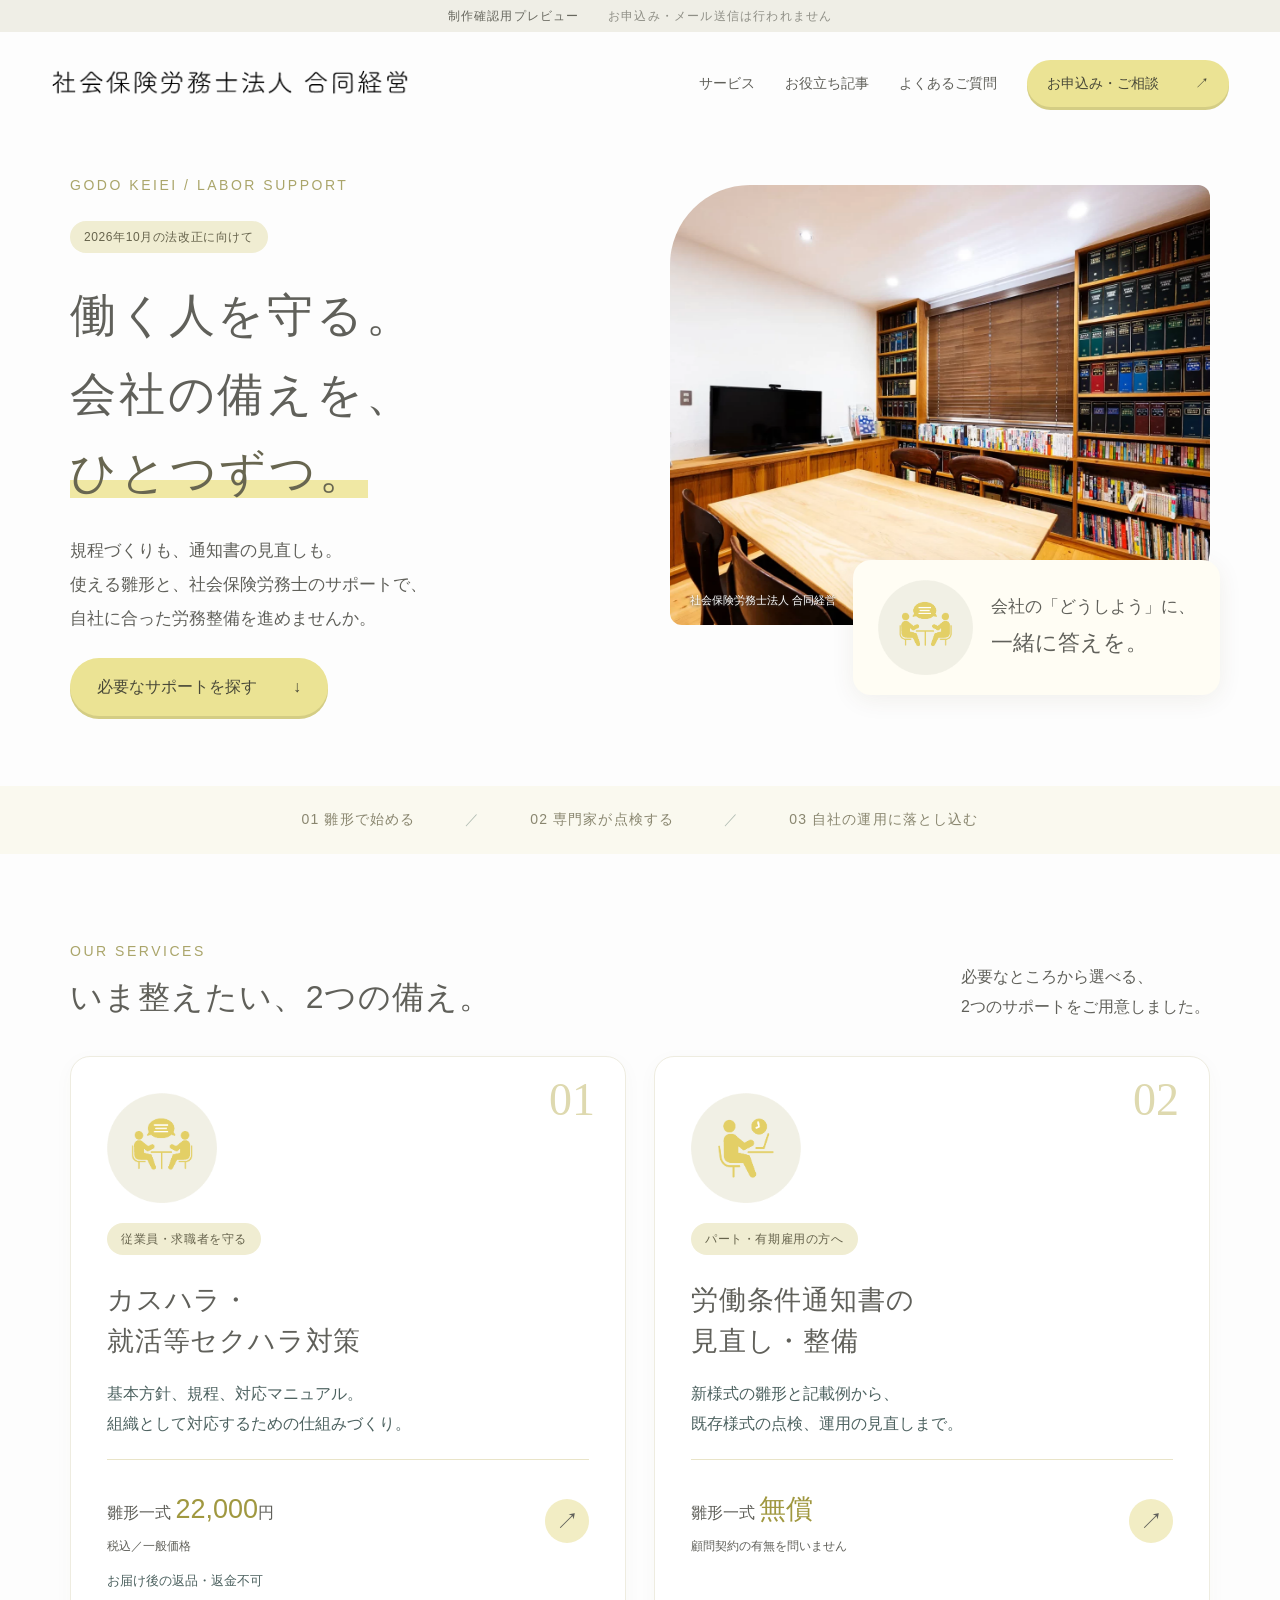
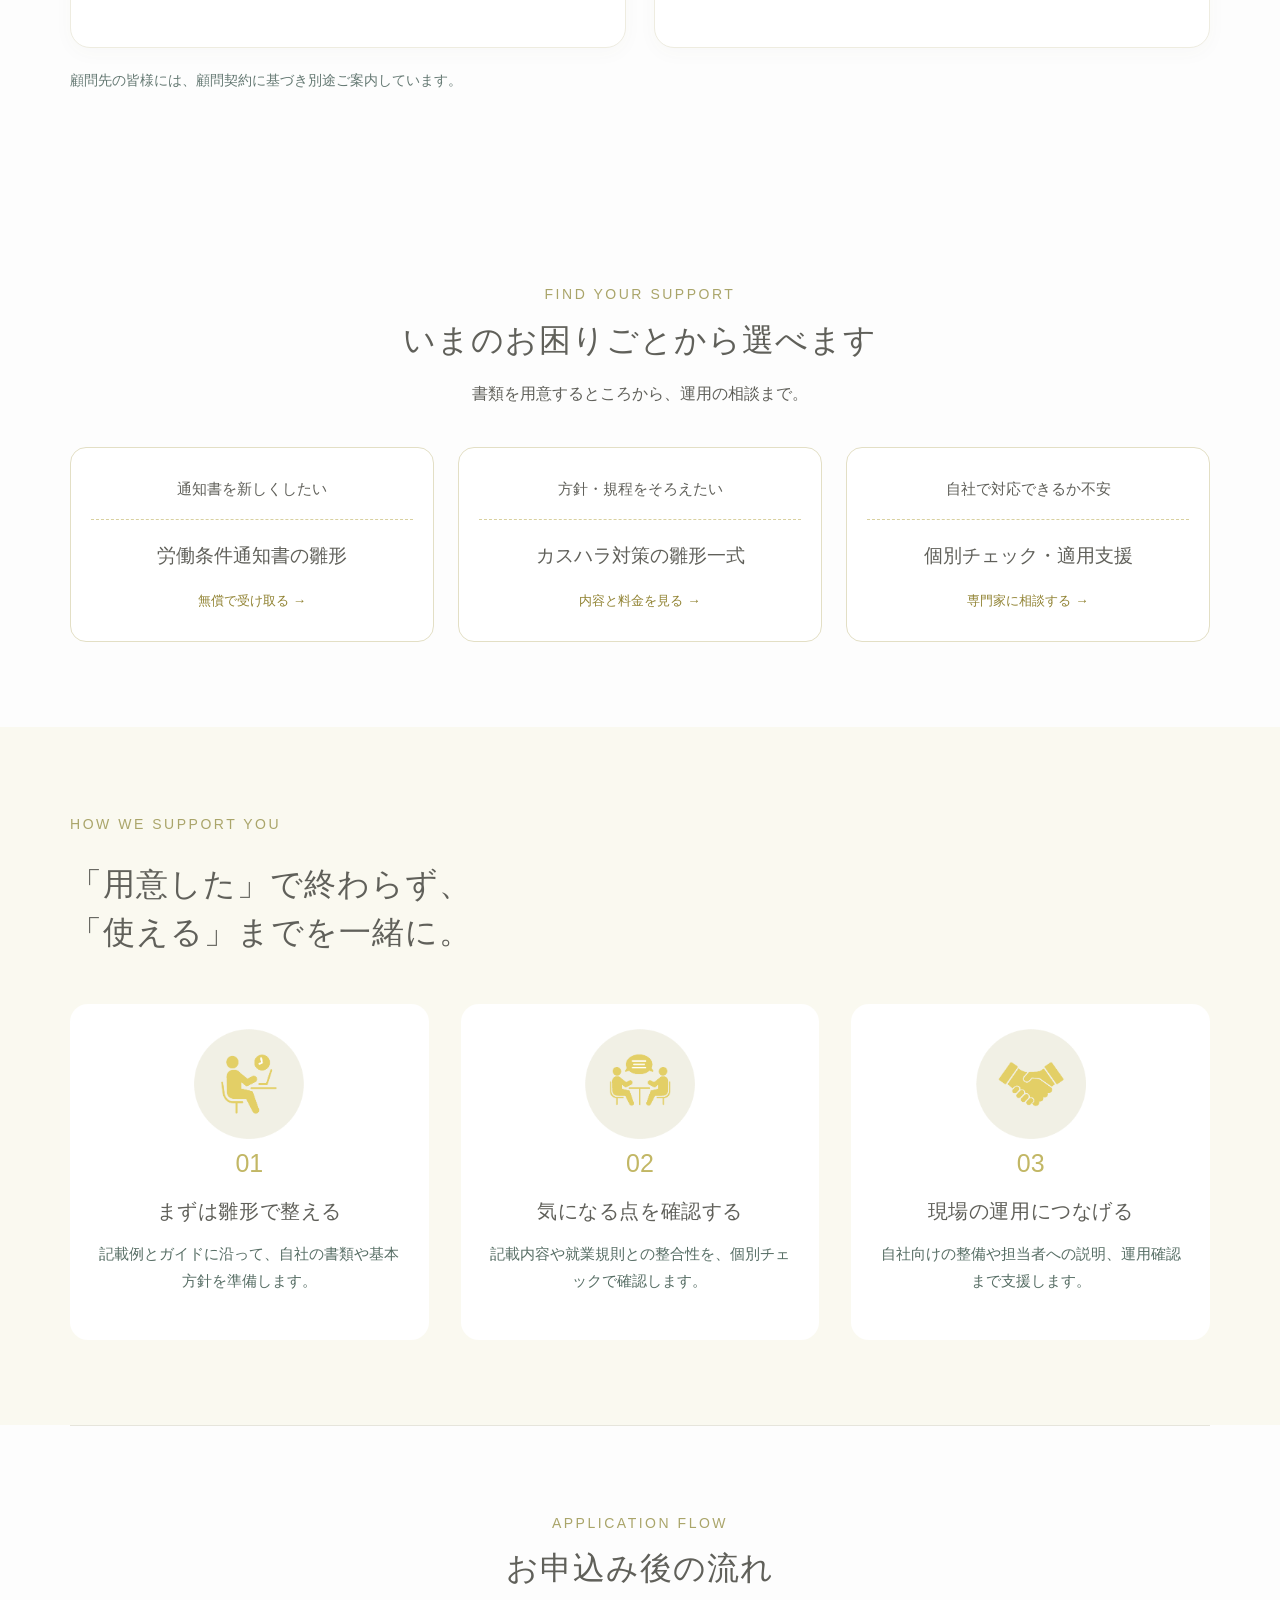
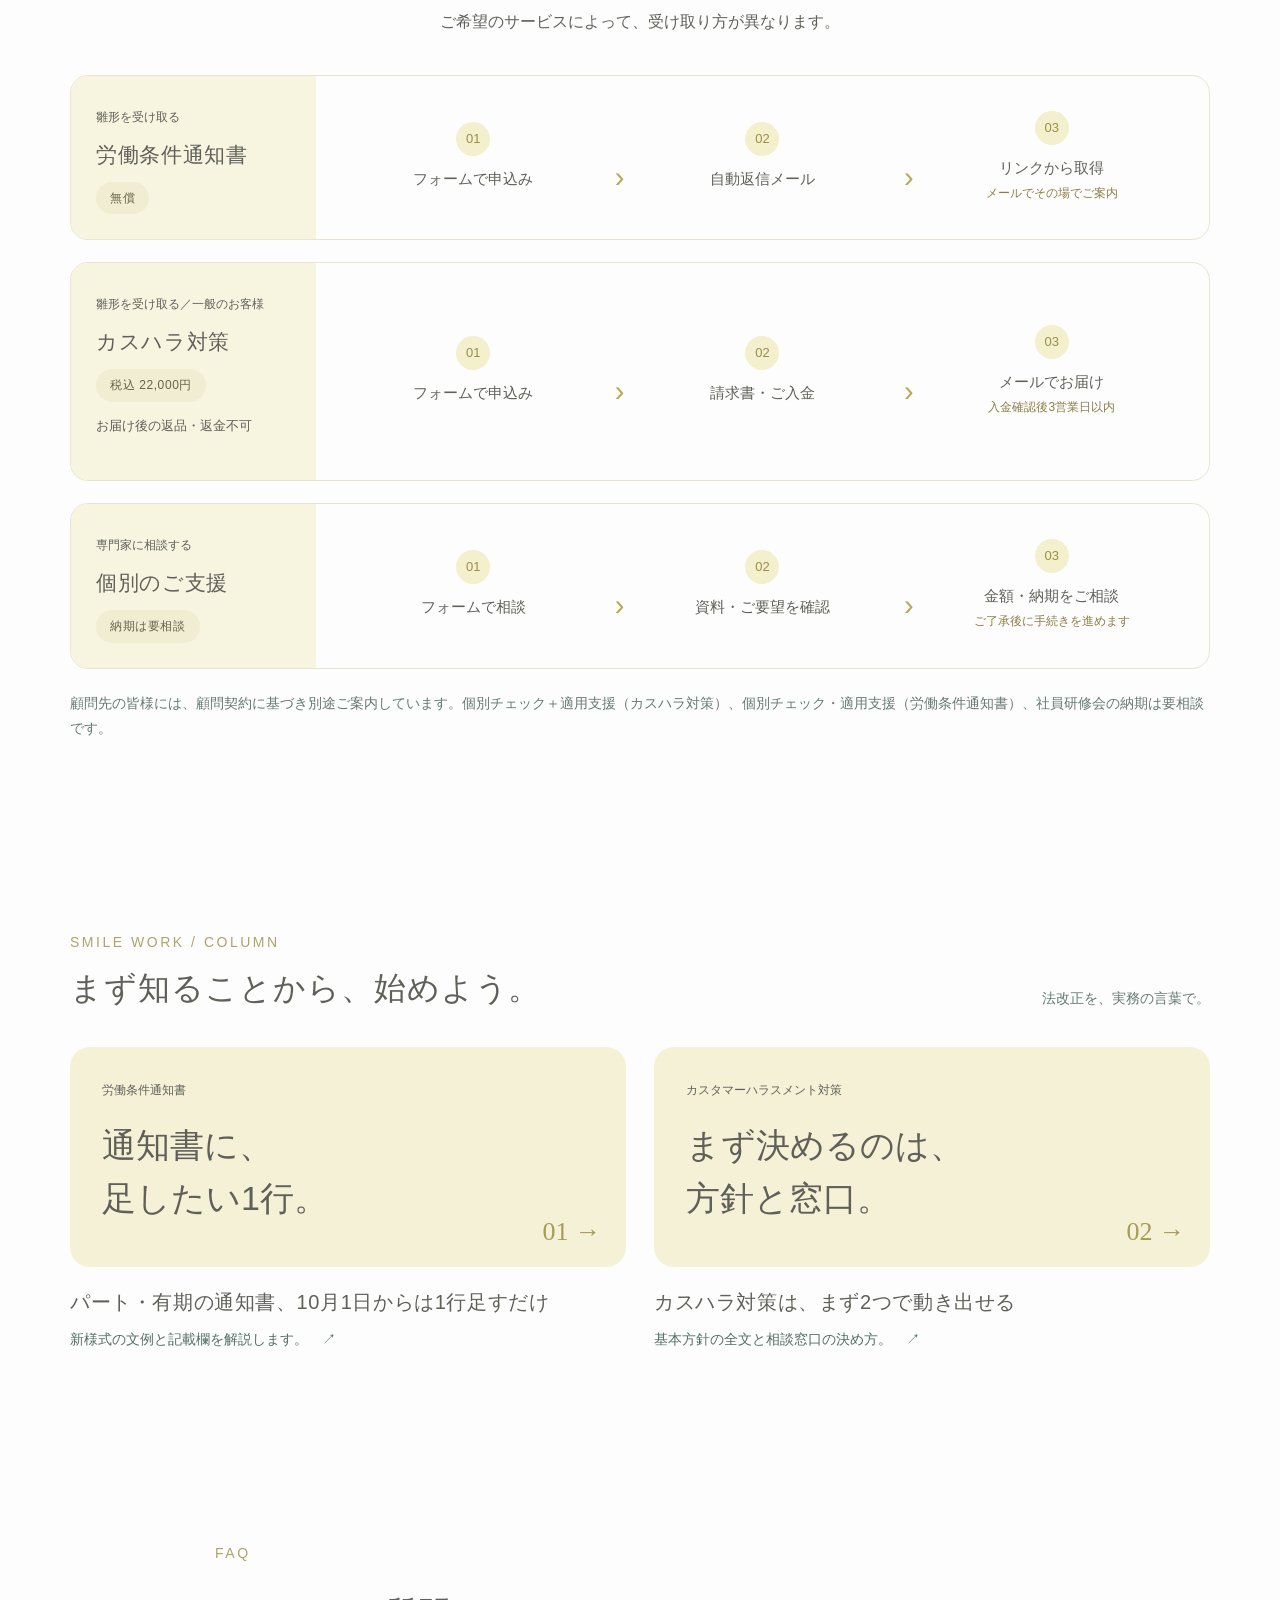
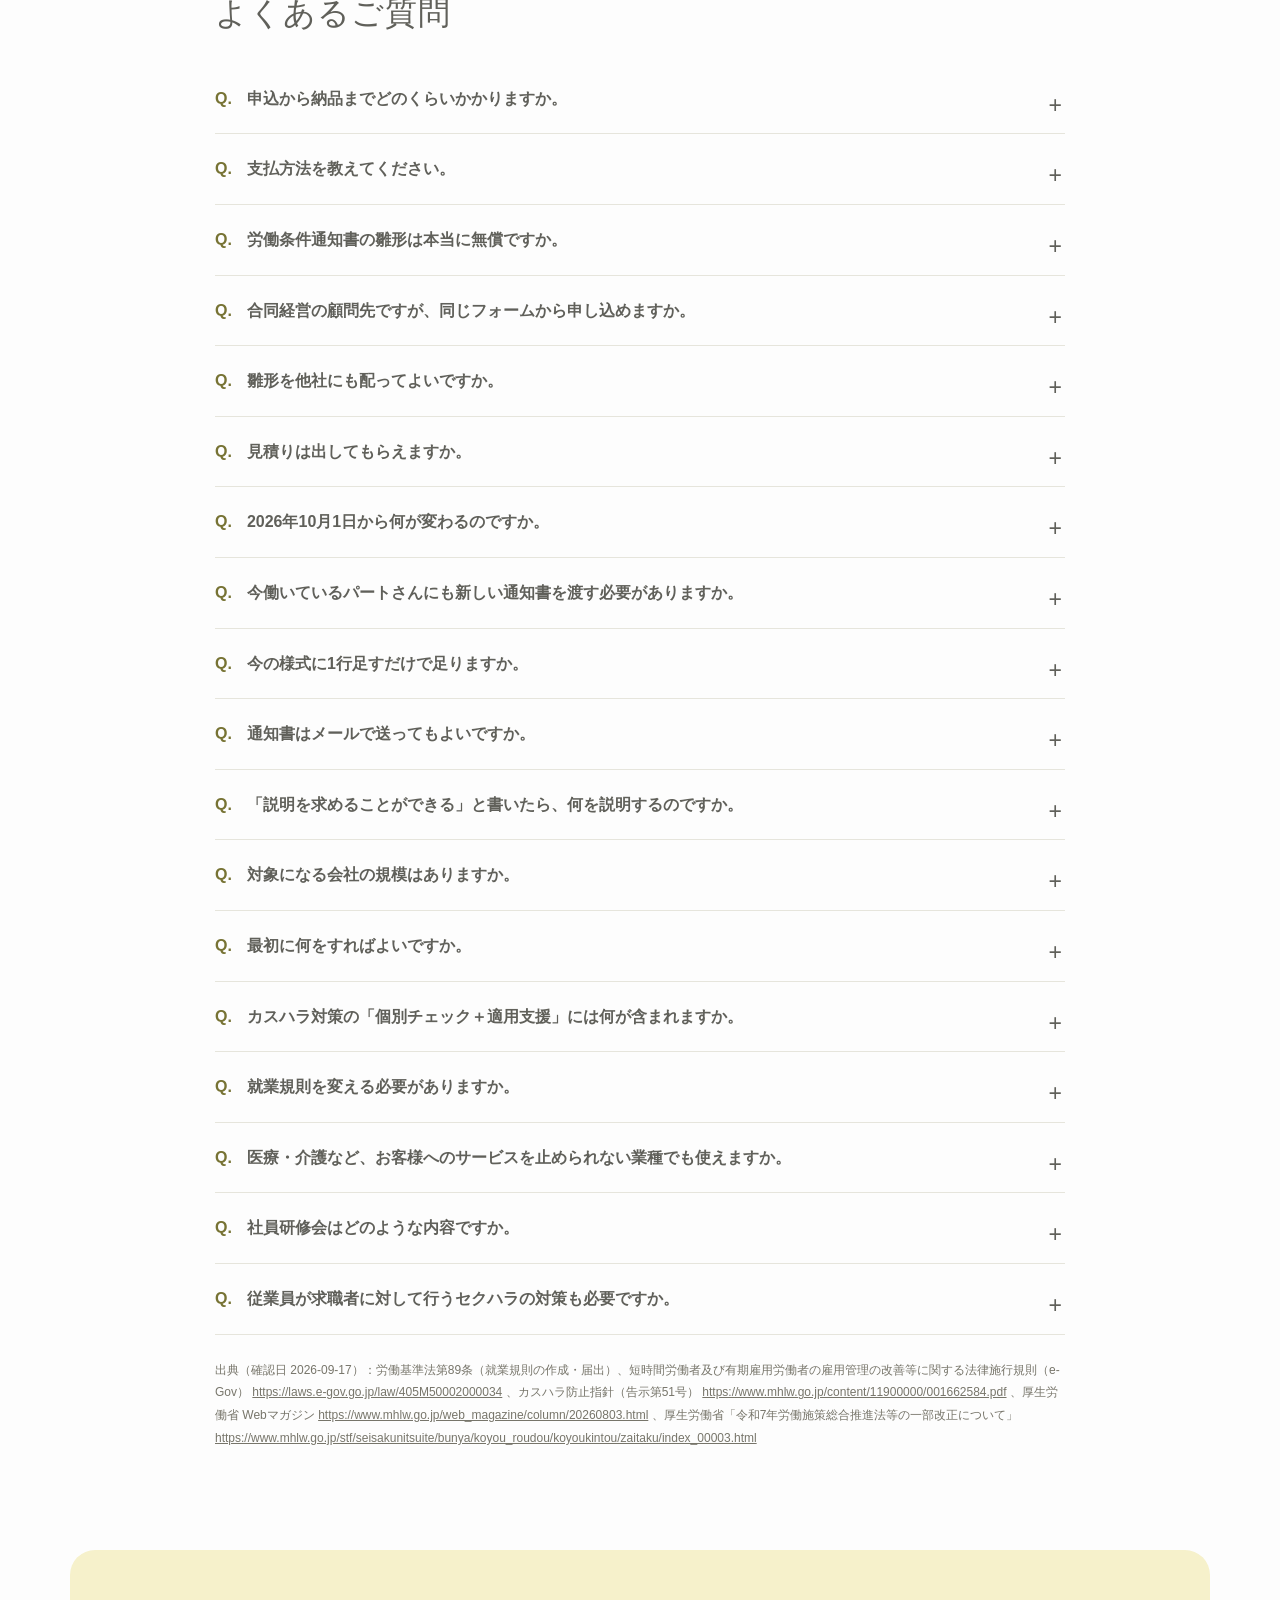
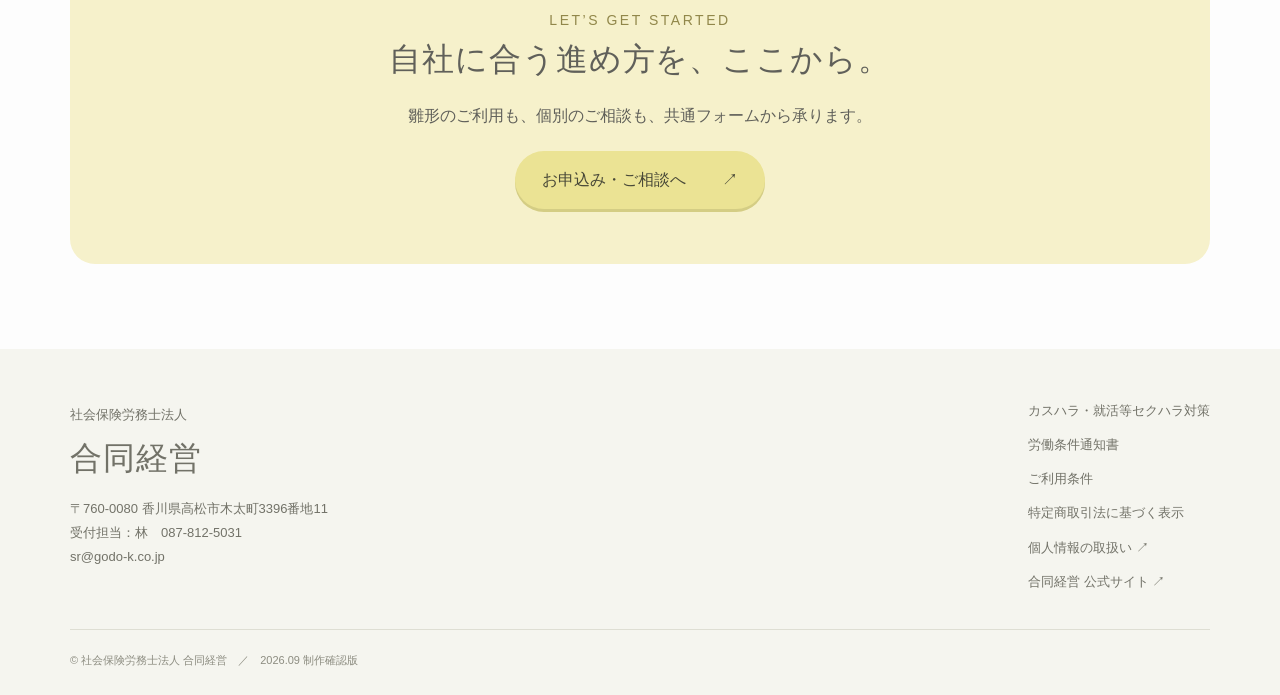
==== commit 93e9f341: "Add transaction terms and final order conditions from September 27 revisions" ====
--- a/index.html
+++ b/index.html
@@ -1,2 +1,4 @@
 <!DOCTYPE html>
-<html lang="ja"><head><meta charset="utf-8"/><meta content="width=device-width,initial-scale=1" name="viewport"/><meta content="noindex,nofollow" name="robots"/><title>法改正対応・労務整備サポート｜合同経営</title><meta content="雛形から個別チェック、運用支援まで。合同経営の労務整備サポート。" name="description"/><link href="favicon.svg" rel="icon"/><link href="style.css?v=20260927b" rel="stylesheet"/><script defer="" src="app.js?v=20260927b"></script></head><body><div class="preview">制作確認用プレビュー <span>お申込み・メール送信は行われません</span></div><header><a class="brand" href="index.html"><img alt="社会保険労務士法人 合同経営" src="official-logo.png"/></a><nav aria-label="メイン"><a href="index.html#services">サービス</a><a href="index.html#articles">お役立ち記事</a><a href="index.html#faq">よくあるご質問</a><a class="button small" href="apply.html">お申込み・ご相談 <span>↗</span></a></nav></header><main><section class="hero wrap"><div class="hero-copy"><p class="eyebrow">GODO KEIEI / LABOR SUPPORT</p><div class="tag">2026年10月の法改正に向けて</div><h1>働く人を守る。<br/>会社の備えを、<br/><em>ひとつずつ。</em></h1><p class="lead">規程づくりも、通知書の見直しも。<br/>使える雛形と、社会保険労務士のサポートで、<br/>自社に合った労務整備を進めませんか。</p><a class="button" href="#services">必要なサポートを探す <span>↓</span></a></div><div class="hero-visual"><img alt="合同経営の相談スペース" class="office-photo" src="official-office.webp"/><div class="hero-message"><img alt="相談を聞くスタッフのイラスト" src="consult.png"/><p>会社の「どうしよう」に、<br/><strong>一緒に答えを。</strong></p></div><span class="photo-caption">社会保険労務士法人 合同経営</span></div></section><div class="trust"><div class="wrap">01 雛形で始める <span>／</span> 02 専門家が点検する <span>／</span> 03 自社の運用に落とし込む</div></div><section class="wrap section" id="services"><div class="section-head"><div><p class="eyebrow">OUR SERVICES</p><h2>いま整えたい、2つの備え。</h2></div><p>必要なところから選べる、<br/>2つのサポートをご用意しました。</p></div><div class="service-grid"><a class="service-card" href="harassment.html"><img alt="専門家に相談するイメージ" class="service-illustration" src="consult.png"/><span class="num">01</span><span class="pill">従業員・求職者を守る</span><h3>カスハラ・<br/>就活等セクハラ対策</h3><p>基本方針、規程、対応マニュアル。<br/>組織として対応するための仕組みづくり。</p><div class="service-bottom"><span>雛形一式 <b>22,000</b>円<small>税込／一般価格</small></span><span class="round">↗</span></div></a><a class="service-card mint" href="notice.html"><img alt="書類を確認するイメージ" class="service-illustration" src="rules.png"/><span class="num">02</span><span class="pill">パート・有期雇用の方へ</span><h3>労働条件通知書の<br/>見直し・整備</h3><p>新様式の雛形と記載例から、<br/>既存様式の点検、運用の見直しまで。</p><div class="service-bottom"><span>雛形一式 <b>無償</b><small>顧問契約の有無を問いません</small></span><span class="round">↗</span></div></a></div><p class="muted">顧問先の皆様には、顧問契約に基づき別途ご案内しています。</p></section><section class="wrap section choose"><div class="center"><p class="eyebrow">FIND YOUR SUPPORT</p><h2>いまのお困りごとから選べます</h2><p>書類を用意するところから、運用の相談まで。</p></div><div class="choice-map"><a href="notice.html"><span>通知書を新しくしたい</span><b>労働条件通知書の雛形</b><small>無償で受け取る →</small></a><a href="harassment.html"><span>方針・規程をそろえたい</span><b>カスハラ対策の雛形一式</b><small>内容と料金を見る →</small></a><a href="apply.html"><span>自社で対応できるか不安</span><b>個別チェック・適用支援</b><small>専門家に相談する →</small></a></div></section><section class="soft"><div class="wrap section"><p class="eyebrow">HOW WE SUPPORT YOU</p><h2>「用意した」で終わらず、<br/>「使える」までを一緒に。</h2><div class="steps"><div><img alt="雛形で準備" class="step-image" src="rules.png"/><b>01</b><h3>まずは雛形で整える</h3><p>記載例とガイドに沿って、自社の書類や基本方針を準備します。</p></div><div><img alt="専門家と確認" class="step-image" src="consult.png"/><b>02</b><h3>気になる点を確認する</h3><p>記載内容や就業規則との整合性を、個別チェックで確認します。</p></div><div><img alt="運用を支援" class="step-image" src="handshake.png"/><b>03</b><h3>現場の運用につなげる</h3><p>自社向けの整備や担当者への説明、運用確認まで支援します。</p></div></div></div></section><section class="wrap section flow-section"><div class="center"><p class="eyebrow">APPLICATION FLOW</p><h2>お申込み後の流れ</h2><p>ご希望のサービスによって、受け取り方が異なります。</p></div><div class="flow-row"><div class="flow-title"><small>雛形を受け取る</small><h3>労働条件通知書</h3><span class="pill">無償</span></div><ol><li><span>01</span><b>フォームで申込み</b></li><li><span>02</span><b>自動返信メール</b></li><li><span>03</span><b>リンクから取得</b><small>メールでその場でご案内</small></li></ol></div><div class="flow-row"><div class="flow-title"><small>雛形を受け取る／一般のお客様</small><h3>カスハラ対策</h3><span class="pill">税込 22,000円</span></div><ol><li><span>01</span><b>フォームで申込み</b></li><li><span>02</span><b>請求書・ご入金</b></li><li><span>03</span><b>メールでお届け</b><small>入金確認後3営業日以内</small></li></ol></div><div class="flow-row"><div class="flow-title"><small>専門家に相談する</small><h3>個別のご支援</h3><span class="pill">納期は要相談</span></div><ol><li><span>01</span><b>フォームで相談</b></li><li><span>02</span><b>資料・ご要望を確認</b></li><li><span>03</span><b>金額・納期をご相談</b><small>ご了承後に手続きを進めます</small></li></ol></div><p class="muted">顧問先の皆様には、顧問契約に基づき別途ご案内しています。個別チェック＋適用支援（カスハラ対策）、個別チェック・適用支援（労働条件通知書）、社員研修会の納期は要相談です。</p></section><section class="wrap section" id="articles"><div class="section-head"><div><p class="eyebrow">SMILE WORK / COLUMN</p><h2>まず知ることから、始めよう。</h2></div><span class="muted">法改正を、実務の言葉で。</span></div><div class="article-grid"><a class="article-card" href="article-notice.html"><div class="editorial mint"><small>労働条件通知書</small><strong>通知書に、<br/>足したい1行。</strong><span>01 →</span></div><h3>パート・有期の通知書、10月1日からは1行足すだけ</h3><p>新様式の文例と記載欄を解説します。　↗</p></a><a class="article-card" href="article-harassment.html"><div class="editorial"><small>カスタマーハラスメント対策</small><strong>まず決めるのは、<br/>方針と窓口。</strong><span>02 →</span></div><h3>カスハラ対策は、まず2つで動き出せる</h3><p>基本方針の全文と相談窓口の決め方。　↗</p></a></div></section><section class="wrap section narrow" id="faq"><p class="eyebrow">FAQ</p><h2>よくあるご質問</h2><details><summary>申込から納品までどのくらいかかりますか。</summary><p>カスハラ・就活等セクハラ対策の雛形一式は、ご入金確認後3営業日以内に、ZIP ファイルをメールに添付してお送りします（14ファイル、約1MB）。労働条件通知書の雛形（無償）は、フォーム送信後の自動返信メールでその場でご案内します。個別チェック＋適用支援（カスハラ対策）、個別チェック・適用支援（労働条件通知書）、社員研修会は、資料を拝見したうえで納期をご相談します。</p></details><details><summary>支払方法を教えてください。</summary><p>請求書を発行しますので、銀行振込でお支払いください（振込手数料はお客様のご負担です）。ご入金確認後に納品します。</p></details><details><summary>労働条件通知書の雛形は本当に無償ですか。</summary><p>はい。顧問契約の有無にかかわらず無償です。フォームを送信すると、自動返信メールでダウンロード先をご案内します。カスハラ・就活等セクハラ対策の雛形一式は 22,000円（税込。税抜 20,000円）です。</p></details><details><summary>合同経営の顧問先ですが、同じフォームから申し込めますか。</summary><p>はい。フォームの「合同経営との契約」で「顧問契約あり」を選んでください。料金・納期は顧問契約に基づき別途ご案内しています。</p></details><details><summary>雛形を他社にも配ってよいですか。</summary><p>雛形は購入（提供を受けた）企業の自社利用に限ります。グループ会社・取引先への提供、再配布・転売はできません。詳しくは各雛形の「ご利用条件」をご覧ください。</p></details><details><summary>見積りは出してもらえますか。</summary><p>労働条件通知書の適用支援など「〜」の付いたメニュー、待遇差の説明資料、業種に合わせた大幅な書き換えは、資料を拝見したうえで作業量と金額をお示しします。ご了承いただいてから作業を始めます。</p></details><details><summary>2026年10月1日から何が変わるのですか。</summary><p>パートタイム労働者・有期雇用労働者を雇い入れるときに文書で明示する事項に、「通常の労働者との待遇の相違の内容・理由等について説明を求めることができる旨」が加わります（短時間労働者及び有期雇用労働者の雇用管理の改善等に関する法律施行規則第2条第1項第4号。令和8年厚生労働省令第87号）。これまでの4項目（昇給・退職手当・賞与の有無、相談窓口）と合わせて5項目になります。</p></details><details><summary>今働いているパートさんにも新しい通知書を渡す必要がありますか。</summary><p>有期契約の更新は新たな雇入れに当たります。施行日前から働いている方についても、2026年10月1日以降に契約を更新して通知書を交付するときは、新しい様式で交付してください。更新のたびに必要になりますので、施行日前に様式を切り替えておくことをお勧めします。契約期間の定めのない方について、施行日前の雇入れ分を改めて交付することを求める規定は確認できていません。</p></details><details><summary>今の様式に1行足すだけで足りますか。</summary><p>相談窓口など他の明示事項が揃っていれば、「説明を求めることができる旨」を足すだけで足ります（申出先の部署・連絡先も併せて書くことが望ましいとされています）。使い方ガイドに追記文案を収録しています。他の明示事項が揃っているか、就業規則の賞与・退職金・相談窓口の定めと食い違っていないかがご不安な場合は、個別チェック（記載の有無の○×、追記文案、就業規則との食い違いをお返しします）をご利用ください。</p></details><details><summary>通知書はメールで送ってもよいですか。</summary><p>文書の交付が原則です。本人が希望した場合は、電子メール等（書面に出力できるもの）でも差し支えありません（同施行規則第2条第3項・第4項）。</p></details><details><summary>「説明を求めることができる」と書いたら、何を説明するのですか。</summary><p>通常の労働者（正社員など）との待遇の相違の内容と理由、および待遇を決めるにあたって考慮した事項です（パートタイム・有期雇用労働法第14条第2項）。資料を用いた口頭説明か、必要事項を記載した資料の交付で行います。使い方ガイドに対応の手引きを収録しています。</p></details><details><summary>対象になる会社の規模はありますか。</summary><p>改正後の条文に企業規模による区別はなく、すべての事業主が対象です（労働施策総合推進法第33条、男女雇用機会均等法第13条）。</p></details><details><summary>最初に何をすればよいですか。</summary><p>「基本方針」を定めて社内に掲示・配布することと、「相談窓口」を決めて従業員に知らせることです。雛形一式の基本方針と相談窓口の設置要領を使ってください。</p></details><details><summary>カスハラ対策の「個別チェック＋適用支援」には何が含まれますか。</summary><p>記入いただいた規程・基本方針・相談窓口の設置内容の点検と修正点のご連絡、就業規則の追記条項を貴社の就業規則の条番号に合わせた仕上げ、就業規則の変更と届出までを、1回のお申込みで行います（55,000円。税込、税抜 50,000円）。社員研修会は含みません（別メニューです）。業種に合わせた大幅な書き換えが必要な場合は、別途お見積りします。</p></details><details><summary>就業規則を変える必要がありますか。</summary><p>規程を就業規則の付属規程として位置づけ、就業規則本則に委任条項・服務規律・懲戒事由・相談窓口（不利益取扱いの禁止）を置くことをお勧めします。雛形一式の「就業規則の追記条項」を使い、過半数労働組合（ない場合は過半数代表者）の意見を聴いて労働基準監督署に届け出ます（常時10人以上の労働者を使用する事業場）。</p></details><details><summary>医療・介護など、お客様へのサービスを止められない業種でも使えますか。</summary><p>雛形は一般的な企業を想定しています。厚生労働省の指針（告示第51号「４」の前文）も、業法等によりサービス提供の義務が定められている場合や、サービスが途絶えると顧客等の生命・心身の健康に重大な影響が及ぶ場合があることに留意して対応するよう求めています。業種に合わせた書き換えは、別途お見積りのうえ承ります。</p></details><details><summary>社員研修会はどのような内容ですか。</summary><p>全従業員向け（カスハラの内容と対処方法、相談窓口）、管理監督者・窓口担当者向け（相談を受けたときの対応）、採用担当者向け（就活等セクハラ）の3種類（44,000円／回。税込、税抜 40,000円）から選べます。1回60分です。複数のテーマをご希望の場合は、種類ごとにお申し込みください。講師が伺います。研修用の資料（スライド・読み合わせ用）は社員研修会でお渡しします。自社で行う場合は、基本方針と対応マニュアルの読み合わせでも方針の周知になります。ご希望の日時と人数を伺ったうえで、日程をご相談します。</p></details><details><summary>従業員が求職者に対して行うセクハラの対策も必要ですか。</summary><p>はい。自社の従業員による性的な言動で求職者等の求職活動等が阻害されないよう、方針の明確化、面談の時間・場所・連絡手段などのルールの明確化と周知、相談窓口の設置などの措置が求められます（男女雇用機会均等法第13条、令和8年厚生労働省告示第52号）。</p></details><p class="faq-sources">出典（確認日 2026-09-17）：労働基準法第89条（就業規則の作成・届出）、短時間労働者及び有期雇用労働者の雇用管理の改善等に関する法律施行規則（e-Gov） <a href="https://laws.e-gov.go.jp/law/405M50002000034" rel="noopener" target="_blank">https://laws.e-gov.go.jp/law/405M50002000034</a> 、カスハラ防止指針（告示第51号） <a href="https://www.mhlw.go.jp/content/11900000/001662584.pdf" rel="noopener" target="_blank">https://www.mhlw.go.jp/content/11900000/001662584.pdf</a> 、厚生労働省 Webマガジン <a href="https://www.mhlw.go.jp/web_magazine/column/20260803.html" rel="noopener" target="_blank">https://www.mhlw.go.jp/web_magazine/column/20260803.html</a> 、厚生労働省「令和7年労働施策総合推進法等の一部改正について」 <a href="https://www.mhlw.go.jp/stf/seisakunitsuite/bunya/koyou_roudou/koyoukintou/zaitaku/index_00003.html" rel="noopener" target="_blank">https://www.mhlw.go.jp/stf/seisakunitsuite/bunya/koyou_roudou/koyoukintou/zaitaku/index_00003.html</a></p></section><section class="cta wrap"><span class="eyebrow">LET’S GET STARTED</span><h2>自社に合う進め方を、ここから。</h2><p>雛形のご利用も、個別のご相談も、共通フォームから承ります。</p><a class="button" href="apply.html">お申込み・ご相談へ <span>↗</span></a></section></main><footer><div class="wrap foot"><div><small>社会保険労務士法人</small><h2>合同経営</h2><p>〒760-0080 香川県高松市木太町3396番地11<br/>受付担当：林　087-812-5031<br/>sr@godo-k.co.jp</p></div><div><a href="harassment.html">カスハラ・就活等セクハラ対策</a><a href="notice.html">労働条件通知書</a><a href="terms.html">ご利用条件</a><a href="https://godo-sr.com/privacy-policy/" rel="noopener" target="_blank">個人情報の取扱い ↗</a><a href="https://godo-sr.com/" rel="noopener" target="_blank">合同経営 公式サイト ↗</a></div></div><div class="wrap copyright">© 社会保険労務士法人 合同経営　／　2026.09 制作確認版</div></footer></body></html>+
+<html lang="ja"><head><meta charset="utf-8"/><meta content="width=device-width,initial-scale=1" name="viewport"/><meta content="noindex,nofollow" name="robots"/><title>法改正対応・労務整備サポート｜合同経営</title><meta content="雛形から個別チェック、運用支援まで。合同経営の労務整備サポート。" name="description"/><link href="favicon.svg" rel="icon"/><link href="style.css?v=20260928a" rel="stylesheet"/><script defer="" src="app.js?v=20260928a"></script></head><body><div class="preview">制作確認用プレビュー <span>お申込み・メール送信は行われません</span></div><header><a class="brand" href="index.html"><img alt="社会保険労務士法人 合同経営" src="official-logo.png"/></a><nav aria-label="メイン"><a href="index.html#services">サービス</a><a href="index.html#articles">お役立ち記事</a><a href="index.html#faq">よくあるご質問</a><a class="button small" href="apply.html">お申込み・ご相談 <span>↗</span></a></nav></header><main><section class="hero wrap"><div class="hero-copy"><p class="eyebrow">GODO KEIEI / LABOR SUPPORT</p><div class="tag">2026年10月の法改正に向けて</div><h1>働く人を守る。<br/>会社の備えを、<br/><em>ひとつずつ。</em></h1><p class="lead">規程づくりも、通知書の見直しも。<br/>使える雛形と、社会保険労務士のサポートで、<br/>自社に合った労務整備を進めませんか。</p><a class="button" href="#services">必要なサポートを探す <span>↓</span></a></div><div class="hero-visual"><img alt="合同経営の相談スペース" class="office-photo" src="official-office.webp"/><div class="hero-message"><img alt="相談を聞くスタッフのイラスト" src="consult.png"/><p>会社の「どうしよう」に、<br/><strong>一緒に答えを。</strong></p></div><span class="photo-caption">社会保険労務士法人 合同経営</span></div></section><div class="trust"><div class="wrap">01 雛形で始める <span>／</span> 02 専門家が点検する <span>／</span> 03 自社の運用に落とし込む</div></div><section class="wrap section" id="services"><div class="section-head"><div><p class="eyebrow">OUR SERVICES</p><h2>いま整えたい、2つの備え。</h2></div><p>必要なところから選べる、<br/>2つのサポートをご用意しました。</p></div><div class="service-grid"><article class="service-card"><img alt="専門家に相談するイメージ" class="service-illustration" src="consult.png"/><span class="num">01</span><span class="pill">従業員・求職者を守る</span><h3><a href="harassment.html">カスハラ・<br/>就活等セクハラ対策</a></h3><p>基本方針、規程、対応マニュアル。<br/>組織として対応するための仕組みづくり。</p><div class="service-bottom"><span>雛形一式 <b>22,000</b>円<small>税込／一般価格</small></span><a aria-label="カスハラ・就活等セクハラ対策の内容を見る" class="round" href="harassment.html">↗</a></div><p class="return-note"><a href="commerce.html">お届け後の返品・返金不可</a></p></article><a class="service-card mint" href="notice.html"><img alt="書類を確認するイメージ" class="service-illustration" src="rules.png"/><span class="num">02</span><span class="pill">パート・有期雇用の方へ</span><h3>労働条件通知書の<br/>見直し・整備</h3><p>新様式の雛形と記載例から、<br/>既存様式の点検、運用の見直しまで。</p><div class="service-bottom"><span>雛形一式 <b>無償</b><small>顧問契約の有無を問いません</small></span><span class="round">↗</span></div></a></div><p class="muted">顧問先の皆様には、顧問契約に基づき別途ご案内しています。</p></section><section class="wrap section choose"><div class="center"><p class="eyebrow">FIND YOUR SUPPORT</p><h2>いまのお困りごとから選べます</h2><p>書類を用意するところから、運用の相談まで。</p></div><div class="choice-map"><a href="notice.html"><span>通知書を新しくしたい</span><b>労働条件通知書の雛形</b><small>無償で受け取る →</small></a><a href="harassment.html"><span>方針・規程をそろえたい</span><b>カスハラ対策の雛形一式</b><small>内容と料金を見る →</small></a><a href="apply.html"><span>自社で対応できるか不安</span><b>個別チェック・適用支援</b><small>専門家に相談する →</small></a></div></section><section class="soft"><div class="wrap section"><p class="eyebrow">HOW WE SUPPORT YOU</p><h2>「用意した」で終わらず、<br/>「使える」までを一緒に。</h2><div class="steps"><div><img alt="雛形で準備" class="step-image" src="rules.png"/><b>01</b><h3>まずは雛形で整える</h3><p>記載例とガイドに沿って、自社の書類や基本方針を準備します。</p></div><div><img alt="専門家と確認" class="step-image" src="consult.png"/><b>02</b><h3>気になる点を確認する</h3><p>記載内容や就業規則との整合性を、個別チェックで確認します。</p></div><div><img alt="運用を支援" class="step-image" src="handshake.png"/><b>03</b><h3>現場の運用につなげる</h3><p>自社向けの整備や担当者への説明、運用確認まで支援します。</p></div></div></div></section><section class="wrap section flow-section"><div class="center"><p class="eyebrow">APPLICATION FLOW</p><h2>お申込み後の流れ</h2><p>ご希望のサービスによって、受け取り方が異なります。</p></div><div class="flow-row"><div class="flow-title"><small>雛形を受け取る</small><h3>労働条件通知書</h3><span class="pill">無償</span></div><ol><li><span>01</span><b>フォームで申込み</b></li><li><span>02</span><b>自動返信メール</b></li><li><span>03</span><b>リンクから取得</b><small>メールでその場でご案内</small></li></ol></div><div class="flow-row"><div class="flow-title"><small>雛形を受け取る／一般のお客様</small><h3>カスハラ対策</h3><span class="pill">税込 22,000円</span><p class="return-note"><a href="commerce.html">お届け後の返品・返金不可</a></p></div><ol><li><span>01</span><b>フォームで申込み</b></li><li><span>02</span><b>請求書・ご入金</b></li><li><span>03</span><b>メールでお届け</b><small>入金確認後3営業日以内</small></li></ol></div><div class="flow-row"><div class="flow-title"><small>専門家に相談する</small><h3>個別のご支援</h3><span class="pill">納期は要相談</span></div><ol><li><span>01</span><b>フォームで相談</b></li><li><span>02</span><b>資料・ご要望を確認</b></li><li><span>03</span><b>金額・納期をご相談</b><small>ご了承後に手続きを進めます</small></li></ol></div><p class="muted">顧問先の皆様には、顧問契約に基づき別途ご案内しています。個別チェック＋適用支援（カスハラ対策）、個別チェック・適用支援（労働条件通知書）、社員研修会の納期は要相談です。</p></section><section class="wrap section" id="articles"><div class="section-head"><div><p class="eyebrow">SMILE WORK / COLUMN</p><h2>まず知ることから、始めよう。</h2></div><span class="muted">法改正を、実務の言葉で。</span></div><div class="article-grid"><a class="article-card" href="article-notice.html"><div class="editorial mint"><small>労働条件通知書</small><strong>通知書に、<br/>足したい1行。</strong><span>01 →</span></div><h3>パート・有期の通知書、10月1日からは1行足すだけ</h3><p>新様式の文例と記載欄を解説します。　↗</p></a><a class="article-card" href="article-harassment.html"><div class="editorial"><small>カスタマーハラスメント対策</small><strong>まず決めるのは、<br/>方針と窓口。</strong><span>02 →</span></div><h3>カスハラ対策は、まず2つで動き出せる</h3><p>基本方針の全文と相談窓口の決め方。　↗</p></a></div></section><section class="wrap section narrow" id="faq"><p class="eyebrow">FAQ</p><h2>よくあるご質問</h2><details><summary>申込から納品までどのくらいかかりますか。</summary><p>カスハラ・就活等セクハラ対策の雛形一式は、ご入金確認後3営業日以内に、ZIP ファイルをメールに添付してお送りします（14ファイル、約1MB）。労働条件通知書の雛形（無償）は、フォーム送信後の自動返信メールでその場でご案内します。個別チェック＋適用支援（カスハラ対策）、個別チェック・適用支援（労働条件通知書）、社員研修会は、資料を拝見したうえで納期をご相談します。</p></details><details><summary>支払方法を教えてください。</summary><p>請求書を発行しますので、請求書の発行日から7日以内に銀行振込でお支払いください（振込手数料はお客様のご負担です）。ご入金確認後に納品します。</p></details><details><summary>労働条件通知書の雛形は本当に無償ですか。</summary><p>はい。顧問契約の有無にかかわらず無償です。フォームを送信すると、自動返信メールでダウンロード先をご案内します。カスハラ・就活等セクハラ対策の雛形一式は 22,000円（税込。税抜 20,000円）です。電子ファイルのため、お届けした後の返品・返金はお受けしていません（詳しくは「<a href="commerce.html">特定商取引法に基づく表示</a>」をご覧ください）。</p></details><details><summary>合同経営の顧問先ですが、同じフォームから申し込めますか。</summary><p>はい。フォームの「合同経営との契約」で「顧問契約あり」を選んでください。料金・納期は顧問契約に基づき別途ご案内しています。</p></details><details><summary>雛形を他社にも配ってよいですか。</summary><p>雛形は購入（提供を受けた）企業の自社利用に限ります。グループ会社・取引先への提供、再配布・転売はできません。詳しくは各雛形の「ご利用条件」をご覧ください。</p></details><details><summary>見積りは出してもらえますか。</summary><p>労働条件通知書の適用支援など「〜」の付いたメニュー、待遇差の説明資料、業種に合わせた大幅な書き換えは、資料を拝見したうえで作業量と金額をお示しします。ご承諾いただいた時点で契約が成立し、ご入金を確認してから作業を始めます。</p></details><details><summary>2026年10月1日から何が変わるのですか。</summary><p>パートタイム労働者・有期雇用労働者を雇い入れるときに文書で明示する事項に、「通常の労働者との待遇の相違の内容・理由等について説明を求めることができる旨」が加わります（短時間労働者及び有期雇用労働者の雇用管理の改善等に関する法律施行規則第2条第1項第4号。令和8年厚生労働省令第87号）。これまでの4項目（昇給・退職手当・賞与の有無、相談窓口）と合わせて5項目になります。</p></details><details><summary>今働いているパートさんにも新しい通知書を渡す必要がありますか。</summary><p>有期契約の更新は新たな雇入れに当たります。施行日前から働いている方についても、2026年10月1日以降に契約を更新して通知書を交付するときは、新しい様式で交付してください。更新のたびに必要になりますので、施行日前に様式を切り替えておくことをお勧めします。契約期間の定めのない方について、施行日前の雇入れ分を改めて交付することを求める規定は確認できていません。</p></details><details><summary>今の様式に1行足すだけで足りますか。</summary><p>相談窓口など他の明示事項が揃っていれば、「説明を求めることができる旨」を足すだけで足ります（申出先の部署・連絡先も併せて書くことが望ましいとされています）。使い方ガイドに追記文案を収録しています。他の明示事項が揃っているか、就業規則の賞与・退職金・相談窓口の定めと食い違っていないかがご不安な場合は、個別チェック（記載の有無の○×、追記文案、就業規則との食い違いをお返しします）をご利用ください。</p></details><details><summary>通知書はメールで送ってもよいですか。</summary><p>文書の交付が原則です。本人が希望した場合は、電子メール等（書面に出力できるもの）でも差し支えありません（同施行規則第2条第3項・第4項）。</p></details><details><summary>「説明を求めることができる」と書いたら、何を説明するのですか。</summary><p>通常の労働者（正社員など）との待遇の相違の内容と理由、および待遇を決めるにあたって考慮した事項です（パートタイム・有期雇用労働法第14条第2項）。資料を用いた口頭説明か、必要事項を記載した資料の交付で行います。使い方ガイドに対応の手引きを収録しています。</p></details><details><summary>対象になる会社の規模はありますか。</summary><p>改正後の条文に企業規模による区別はなく、すべての事業主が対象です（労働施策総合推進法第33条、男女雇用機会均等法第13条）。</p></details><details><summary>最初に何をすればよいですか。</summary><p>「基本方針」を定めて社内に掲示・配布することと、「相談窓口」を決めて従業員に知らせることです。雛形一式の基本方針と相談窓口の設置要領を使ってください。</p></details><details><summary>カスハラ対策の「個別チェック＋適用支援」には何が含まれますか。</summary><p>記入いただいた規程・基本方針・相談窓口の設置内容の点検と修正点のご連絡、就業規則の追記条項を貴社の就業規則の条番号に合わせた仕上げ、就業規則の変更と届出までを、1回のご依頼で行います（55,000円。税込、税抜 50,000円）。社員研修会は含みません（別メニューです）。業種に合わせた大幅な書き換えが必要な場合は、別途お見積りします。</p></details><details><summary>就業規則を変える必要がありますか。</summary><p>規程を就業規則の付属規程として位置づけ、就業規則本則に委任条項・服務規律・懲戒事由・相談窓口（不利益取扱いの禁止）を置くことをお勧めします。雛形一式の「就業規則の追記条項」を使い、過半数労働組合（ない場合は過半数代表者）の意見を聴いて労働基準監督署に届け出ます（常時10人以上の労働者を使用する事業場）。</p></details><details><summary>医療・介護など、お客様へのサービスを止められない業種でも使えますか。</summary><p>雛形は一般的な企業を想定しています。厚生労働省の指針（告示第51号「４」の前文）も、業法等によりサービス提供の義務が定められている場合や、サービスが途絶えると顧客等の生命・心身の健康に重大な影響が及ぶ場合があることに留意して対応するよう求めています。業種に合わせた書き換えは、別途お見積りのうえ承ります。</p></details><details><summary>社員研修会はどのような内容ですか。</summary><p>全従業員向け（カスハラの内容と対処方法、相談窓口）、管理監督者・窓口担当者向け（相談を受けたときの対応）、採用担当者向け（就活等セクハラ）の3種類（1回60分。44,000円／回。税込、税抜 40,000円）から選べます。講師が伺います。複数のテーマをご希望の場合は、種類ごとにご依頼ください。研修用の資料（スライド・読み合わせ用）は社員研修会でお渡しします。自社で行う場合は、基本方針と対応マニュアルの読み合わせでも方針の周知になります。ご希望の日時と人数を伺ったうえで、日程をご相談します。</p></details><details><summary>従業員が求職者に対して行うセクハラの対策も必要ですか。</summary><p>はい。自社の従業員による性的な言動で求職者等の求職活動等が阻害されないよう、方針の明確化、面談の時間・場所・連絡手段などのルールの明確化と周知、相談窓口の設置などの措置が求められます（男女雇用機会均等法第13条、令和8年厚生労働省告示第52号）。</p></details><p class="faq-sources">出典（確認日 2026-09-17）：労働基準法第89条（就業規則の作成・届出）、短時間労働者及び有期雇用労働者の雇用管理の改善等に関する法律施行規則（e-Gov） <a href="https://laws.e-gov.go.jp/law/405M50002000034" rel="noopener" target="_blank">https://laws.e-gov.go.jp/law/405M50002000034</a> 、カスハラ防止指針（告示第51号） <a href="https://www.mhlw.go.jp/content/11900000/001662584.pdf" rel="noopener" target="_blank">https://www.mhlw.go.jp/content/11900000/001662584.pdf</a> 、厚生労働省 Webマガジン <a href="https://www.mhlw.go.jp/web_magazine/column/20260803.html" rel="noopener" target="_blank">https://www.mhlw.go.jp/web_magazine/column/20260803.html</a> 、厚生労働省「令和7年労働施策総合推進法等の一部改正について」 <a href="https://www.mhlw.go.jp/stf/seisakunitsuite/bunya/koyou_roudou/koyoukintou/zaitaku/index_00003.html" rel="noopener" target="_blank">https://www.mhlw.go.jp/stf/seisakunitsuite/bunya/koyou_roudou/koyoukintou/zaitaku/index_00003.html</a></p></section><section class="cta wrap"><span class="eyebrow">LET’S GET STARTED</span><h2>自社に合う進め方を、ここから。</h2><p>雛形のご利用も、個別のご相談も、共通フォームから承ります。</p><a class="button" href="apply.html">お申込み・ご相談へ <span>↗</span></a></section></main><footer><div class="wrap foot"><div><small>社会保険労務士法人</small><h2>合同経営</h2><p>〒760-0080 香川県高松市木太町3396番地11<br/>受付担当：林　087-812-5031<br/>sr@godo-k.co.jp</p></div><div><a href="harassment.html">カスハラ・就活等セクハラ対策</a><a href="notice.html">労働条件通知書</a><a href="terms.html">ご利用条件</a><a href="commerce.html">特定商取引法に基づく表示</a><a href="https://godo-sr.com/privacy-policy/" rel="noopener" target="_blank">個人情報の取扱い ↗</a><a href="https://godo-sr.com/" rel="noopener" target="_blank">合同経営 公式サイト ↗</a></div></div><div class="wrap copyright">© 社会保険労務士法人 合同経営　／　2026.09 制作確認版</div></footer></body></html>
+
--- a/style.css
+++ b/style.css
@@ -7,3 +7,8 @@
 
 /* Application flow */
 .form-steps{display:flex;list-style:none;gap:14px;padding:0;margin:34px 0 45px}.form-steps li{flex:1;display:flex;align-items:center;justify-content:center;gap:10px;padding:16px 10px;border-radius:12px;background:#f1f1ed;color:#97978b;font-size:15px}.form-steps li[aria-current=step]{background:#f2ebba;color:#655d30;box-shadow:inset 0 0 0 1px #ded18b}.form-steps .is-done{background:#faf7e9;color:#79713e}.form-steps span{display:grid;place-items:center;width:28px;height:28px;border-radius:50%;background:white;font-size:13px}.form-actions{display:flex;gap:18px;flex-wrap:wrap;margin:30px 0}.form-actions .button{justify-content:center}.preview-mails{border-top:1px solid var(--line);margin-top:50px;padding-top:28px}.mail-preview summary:before{content:'';padding:0}.mail-preview .reply{margin-top:20px;overflow-wrap:anywhere}.result-grid dd{white-space:pre-wrap}.completion-icon{display:grid;place-items:center;width:72px;height:72px;border-radius:50%;background:#f1eab3;color:#817435;font-size:36px;margin:5px 0 25px}.completion-next{padding:28px;border:1px solid var(--line);border-radius:18px;margin:28px 0}.completion-next p:last-child{white-space:pre-line;font-size:14px;margin-bottom:0}.form-error{padding:18px;background:#fff3ef;border-left:3px solid #ad5942;color:#8e4235;border-radius:4px;white-space:pre-line}.button:disabled{cursor:wait;opacity:.55;transform:none}.form-trap{position:absolute;left:-10000px;width:1px;height:1px;overflow:hidden}#application,#result,#completed{scroll-margin-top:30px}.live-form-note{font-size:14px;color:#74705f}@media(max-width:600px){.form-steps{gap:7px;margin:25px 0 32px}.form-steps li{padding:12px 5px;gap:6px;font-size:13px}.form-steps span{width:23px;height:23px;font-size:11px}.form-actions{flex-direction:column}.form-actions .button{width:100%}.completion-next{padding:20px}.preview-mails h3{font-size:20px}}
+
+/* Final application conditions remain visible before the submit button. */
+.commerce-link{text-decoration:underline;text-underline-offset:3px;color:#776d30;overflow-wrap:anywhere}.return-note{display:block;margin-top:12px;font-size:13px;line-height:1.9}.form-legal-note{font-size:14px;line-height:1.9;margin:5px 0 24px}.order-conditions{margin:32px 0;padding:26px;border:2px solid #dfd69e;border-radius:18px;background:#fffdf4}.order-conditions h3{font-size:22px;margin:0 0 20px}.conditions-table{border-collapse:collapse;width:100%;table-layout:fixed;line-height:1.9;font-size:14px}.conditions-table th,.conditions-table td{padding:16px 14px;border:1px solid #e3dfc7;text-align:left;vertical-align:top;overflow-wrap:anywhere}.conditions-table th{width:155px;background:#f4efd5;font-weight:600}.conditions-table td{background:#fff}.order-conditions>.commerce-link{display:inline-block;margin-top:20px;font-size:14px}.request-notice{padding-top:16px;border-top:1px solid var(--line);line-height:1.9}@media(max-width:600px){.order-conditions{padding:18px 14px;margin:26px 0}.order-conditions h3{font-size:20px}.conditions-table,.conditions-table tbody,.conditions-table tr,.conditions-table th,.conditions-table td{display:block;width:100%}.conditions-table th{padding:11px 13px;border-bottom:0}.conditions-table td{padding:13px;line-height:1.9}.conditions-table tr+tr th{border-top:0}.form-legal-note{font-size:13px}}
+/* Commerce disclosure: readable rows and narrow price column. */
+.legal-details,.legal-prices{margin:26px 0;border-top:1px solid var(--line)}.legal-details>div{display:grid;grid-template-columns:180px minmax(0,1fr);border-bottom:1px solid var(--line)}.legal-details dt,.legal-details dd{padding:20px 18px;margin:0;overflow-wrap:anywhere}.legal-details dt{font-weight:600;background:#faf8e9}.legal-details dd{line-height:1.9}.legal-details dd p:first-child{margin-top:0}.legal-details dd p:last-child{margin-bottom:0}.legal-prices>div{display:grid;grid-template-columns:minmax(0,1fr) minmax(135px,220px);border-bottom:1px solid var(--line)}.legal-prices dt,.legal-prices dd{margin:0;padding:14px 12px;background:transparent;line-height:1.9}.legal-prices dt{font-weight:600}.legal-prices dd{border-left:1px solid var(--line)}.service-card h3 a{color:inherit}@media(max-width:600px){.legal-details>div,.legal-prices>div{grid-template-columns:1fr}.legal-details dt{padding:14px 15px}.legal-details dd{padding:16px 15px}.legal-prices dt{padding:13px 0 3px}.legal-prices dd{padding:3px 0 13px;border-left:0}.legal-details .legal-prices{margin:0}}
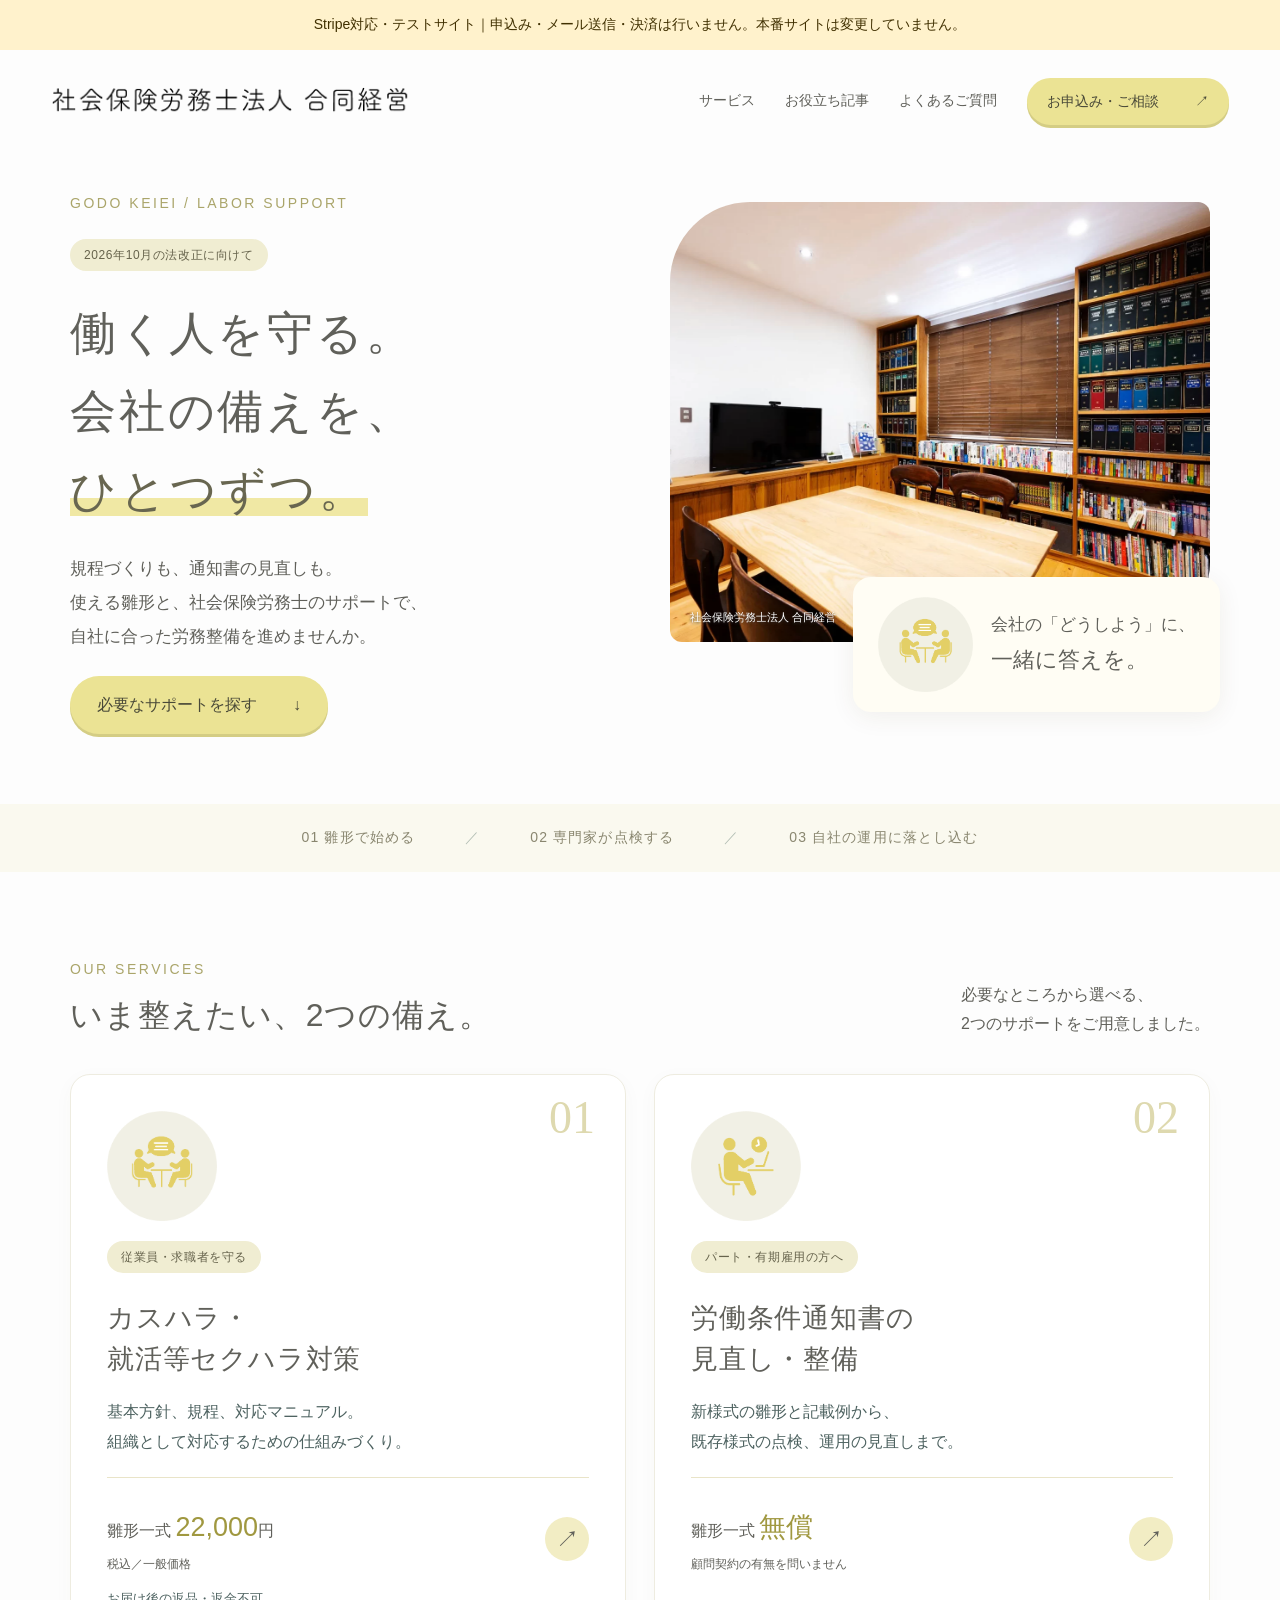
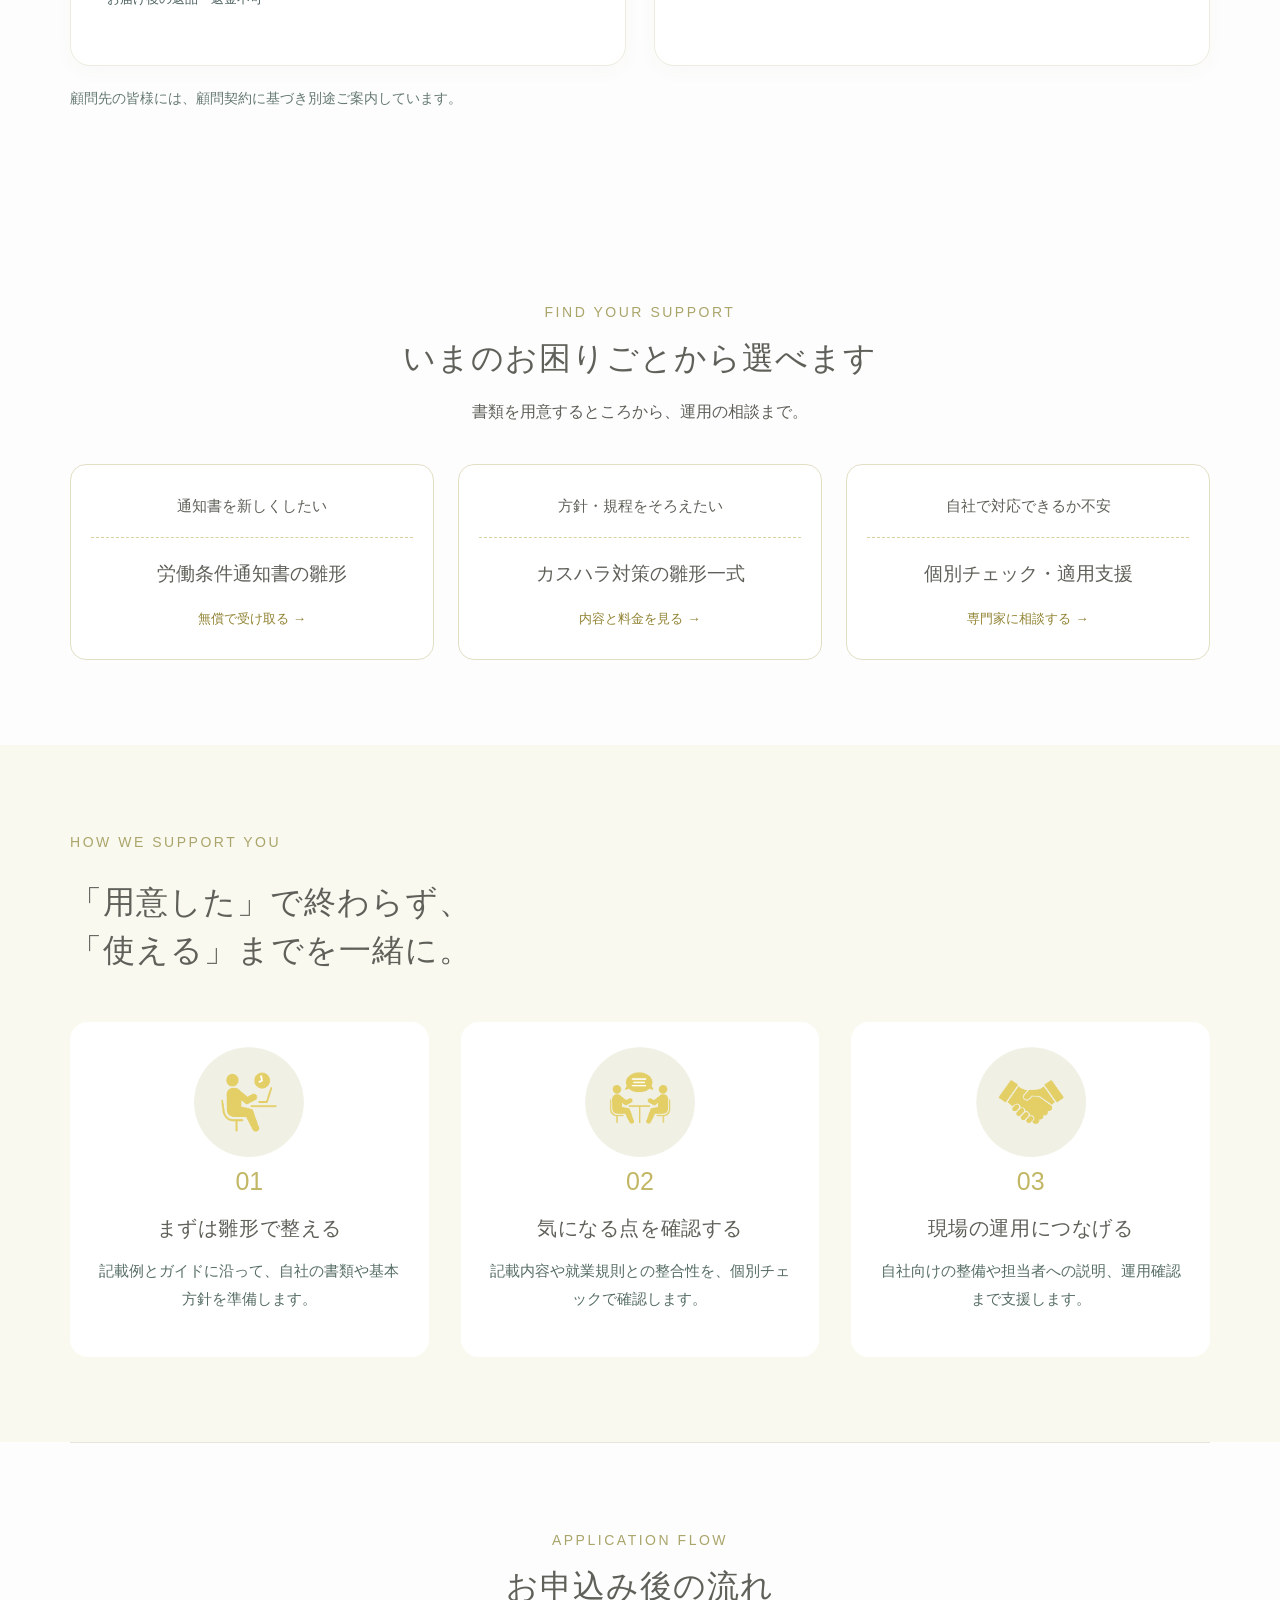
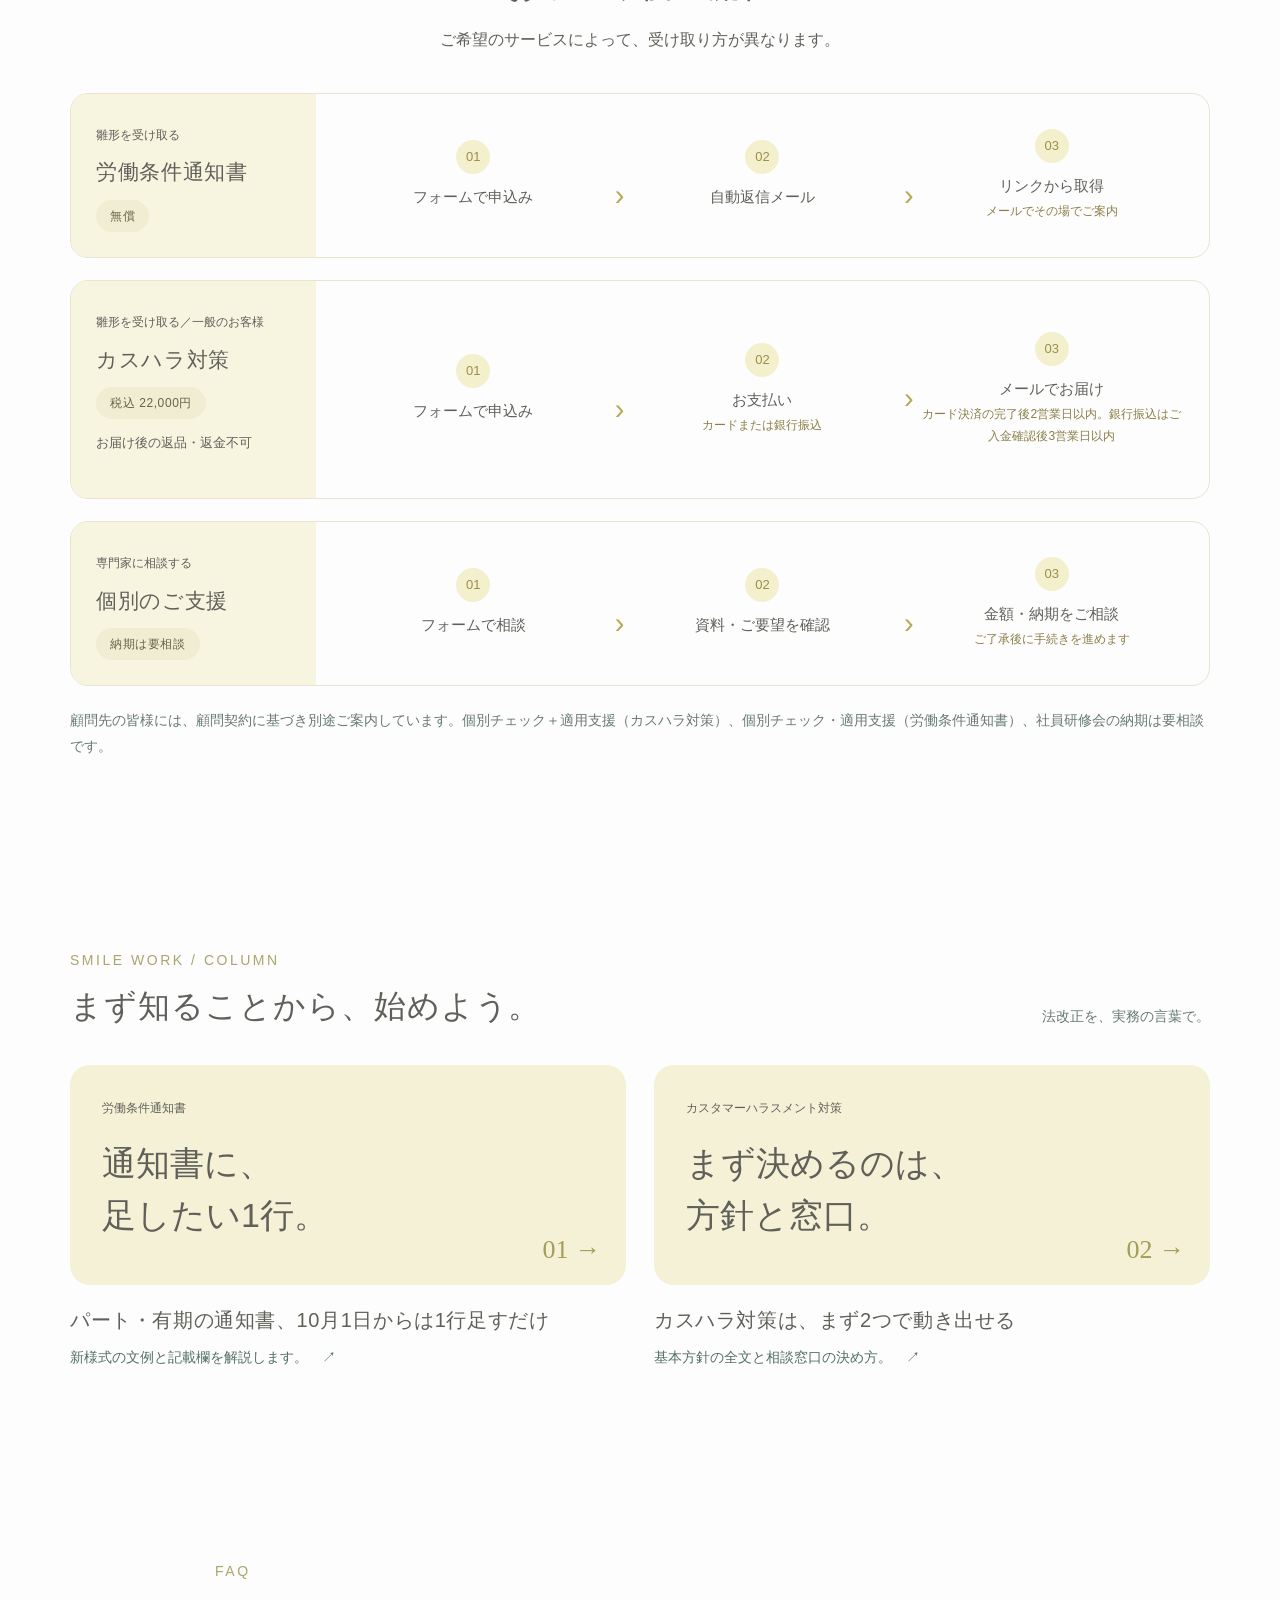
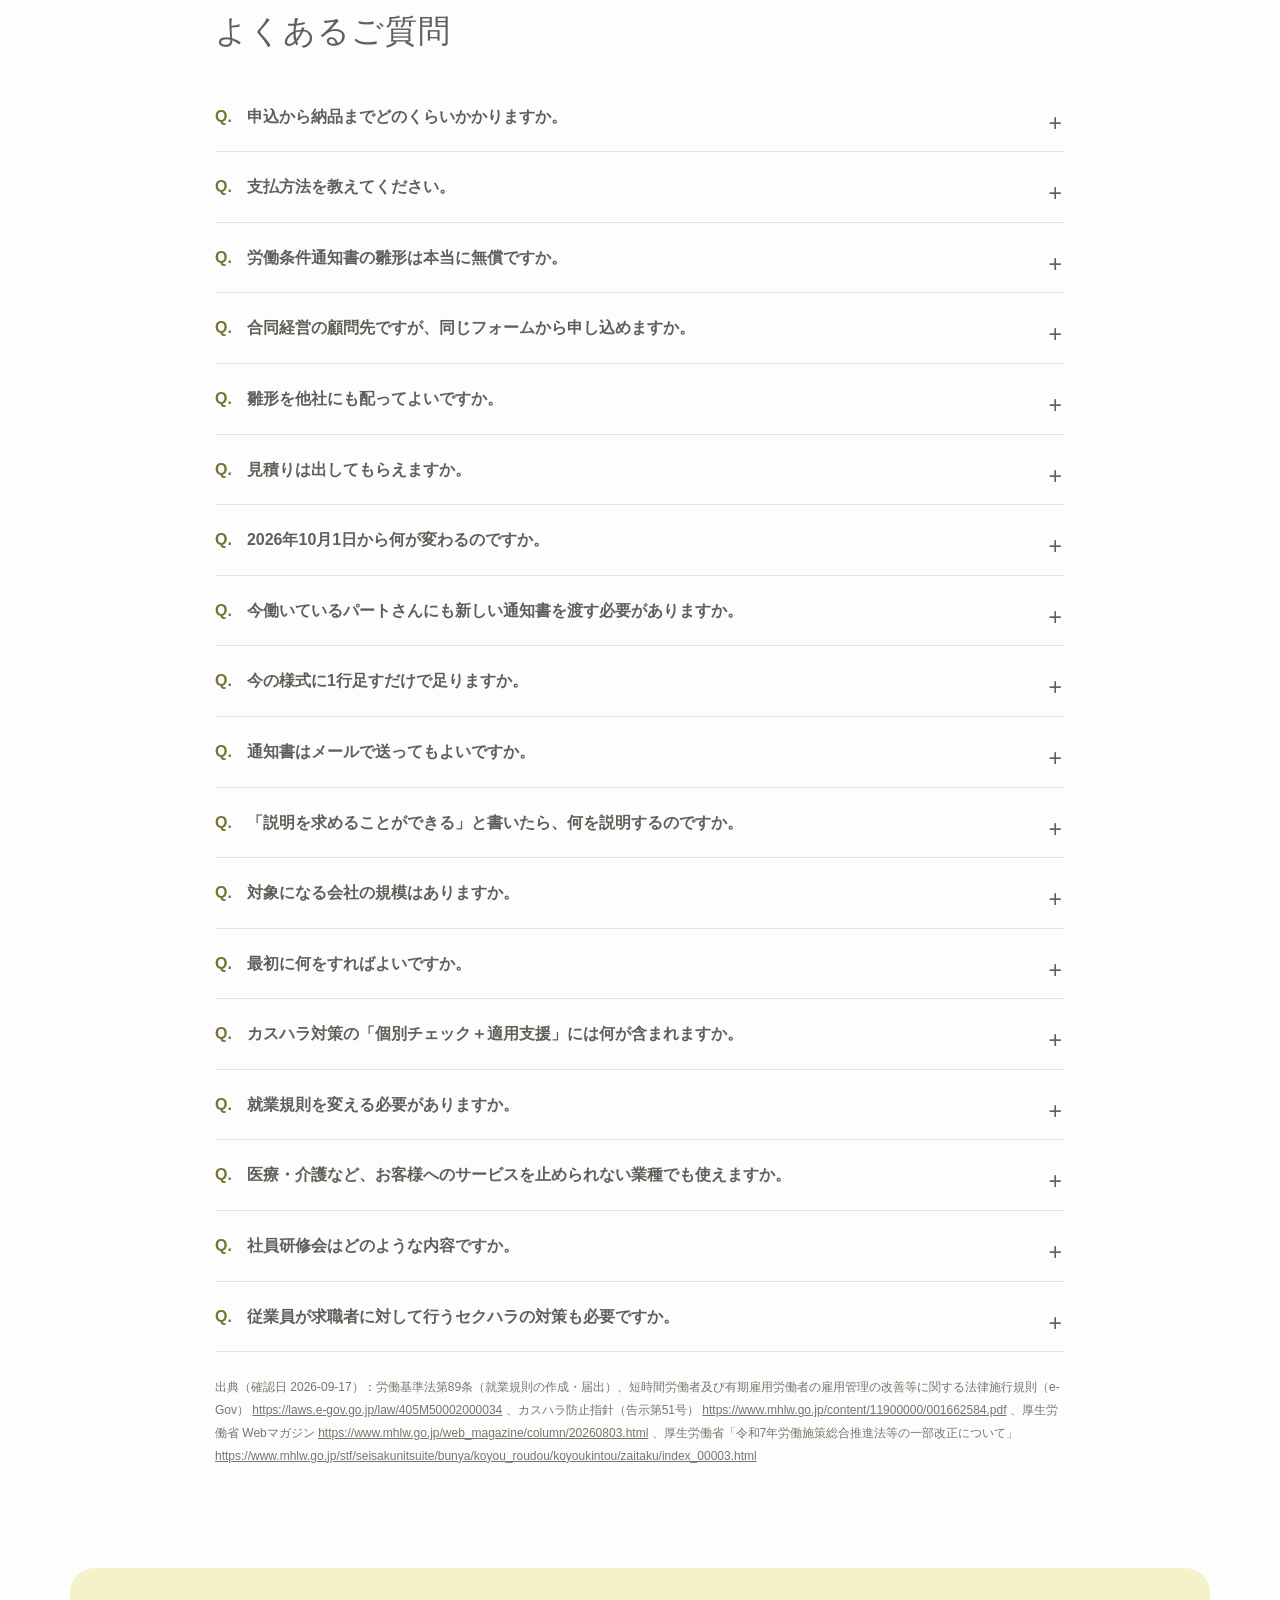
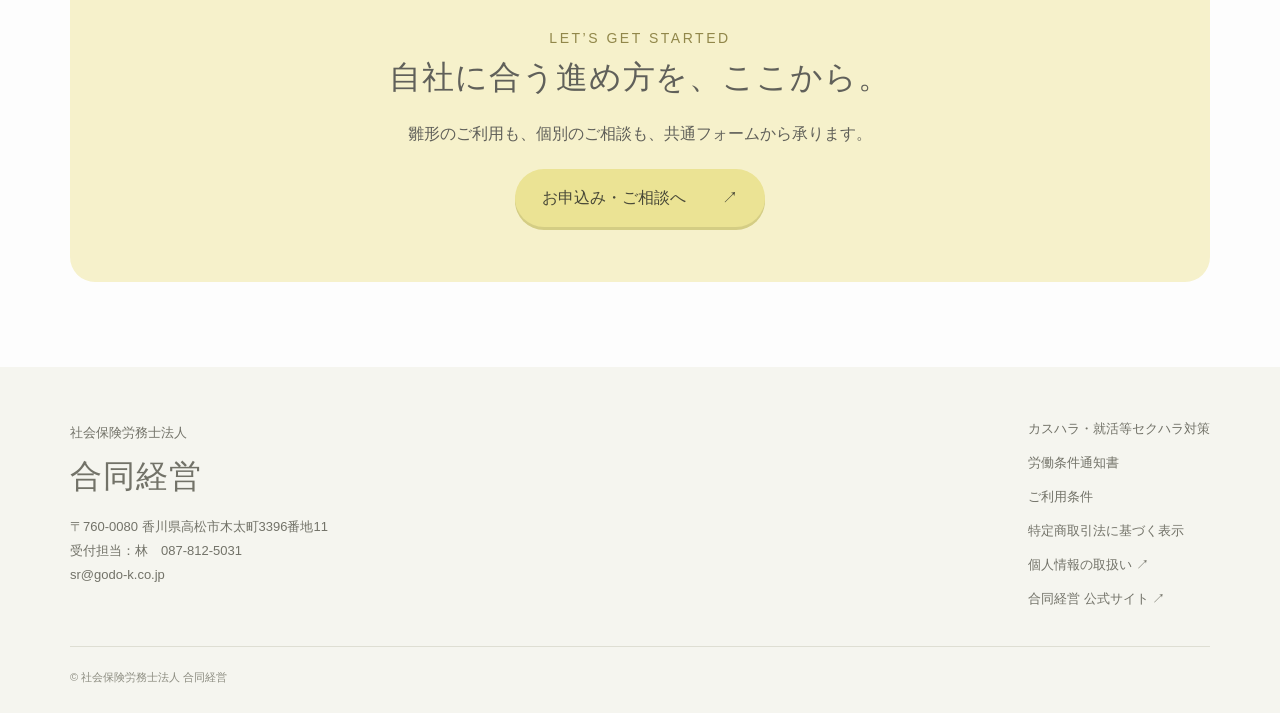
==== commit d0ce5cdb: "Preview Stripe payment guidance for general harassment template orders" ====
--- a/index.html
+++ b/index.html
@@ -1,4 +1,4 @@
 <!DOCTYPE html>
 
-<html lang="ja"><head><meta charset="utf-8"/><meta content="width=device-width,initial-scale=1" name="viewport"/><meta content="noindex,nofollow" name="robots"/><title>法改正対応・労務整備サポート｜合同経営</title><meta content="雛形から個別チェック、運用支援まで。合同経営の労務整備サポート。" name="description"/><link href="favicon.svg" rel="icon"/><link href="style.css?v=20260928a" rel="stylesheet"/><script defer="" src="app.js?v=20260928a"></script></head><body><div class="preview">制作確認用プレビュー <span>お申込み・メール送信は行われません</span></div><header><a class="brand" href="index.html"><img alt="社会保険労務士法人 合同経営" src="official-logo.png"/></a><nav aria-label="メイン"><a href="index.html#services">サービス</a><a href="index.html#articles">お役立ち記事</a><a href="index.html#faq">よくあるご質問</a><a class="button small" href="apply.html">お申込み・ご相談 <span>↗</span></a></nav></header><main><section class="hero wrap"><div class="hero-copy"><p class="eyebrow">GODO KEIEI / LABOR SUPPORT</p><div class="tag">2026年10月の法改正に向けて</div><h1>働く人を守る。<br/>会社の備えを、<br/><em>ひとつずつ。</em></h1><p class="lead">規程づくりも、通知書の見直しも。<br/>使える雛形と、社会保険労務士のサポートで、<br/>自社に合った労務整備を進めませんか。</p><a class="button" href="#services">必要なサポートを探す <span>↓</span></a></div><div class="hero-visual"><img alt="合同経営の相談スペース" class="office-photo" src="official-office.webp"/><div class="hero-message"><img alt="相談を聞くスタッフのイラスト" src="consult.png"/><p>会社の「どうしよう」に、<br/><strong>一緒に答えを。</strong></p></div><span class="photo-caption">社会保険労務士法人 合同経営</span></div></section><div class="trust"><div class="wrap">01 雛形で始める <span>／</span> 02 専門家が点検する <span>／</span> 03 自社の運用に落とし込む</div></div><section class="wrap section" id="services"><div class="section-head"><div><p class="eyebrow">OUR SERVICES</p><h2>いま整えたい、2つの備え。</h2></div><p>必要なところから選べる、<br/>2つのサポートをご用意しました。</p></div><div class="service-grid"><article class="service-card"><img alt="専門家に相談するイメージ" class="service-illustration" src="consult.png"/><span class="num">01</span><span class="pill">従業員・求職者を守る</span><h3><a href="harassment.html">カスハラ・<br/>就活等セクハラ対策</a></h3><p>基本方針、規程、対応マニュアル。<br/>組織として対応するための仕組みづくり。</p><div class="service-bottom"><span>雛形一式 <b>22,000</b>円<small>税込／一般価格</small></span><a aria-label="カスハラ・就活等セクハラ対策の内容を見る" class="round" href="harassment.html">↗</a></div><p class="return-note"><a href="commerce.html">お届け後の返品・返金不可</a></p></article><a class="service-card mint" href="notice.html"><img alt="書類を確認するイメージ" class="service-illustration" src="rules.png"/><span class="num">02</span><span class="pill">パート・有期雇用の方へ</span><h3>労働条件通知書の<br/>見直し・整備</h3><p>新様式の雛形と記載例から、<br/>既存様式の点検、運用の見直しまで。</p><div class="service-bottom"><span>雛形一式 <b>無償</b><small>顧問契約の有無を問いません</small></span><span class="round">↗</span></div></a></div><p class="muted">顧問先の皆様には、顧問契約に基づき別途ご案内しています。</p></section><section class="wrap section choose"><div class="center"><p class="eyebrow">FIND YOUR SUPPORT</p><h2>いまのお困りごとから選べます</h2><p>書類を用意するところから、運用の相談まで。</p></div><div class="choice-map"><a href="notice.html"><span>通知書を新しくしたい</span><b>労働条件通知書の雛形</b><small>無償で受け取る →</small></a><a href="harassment.html"><span>方針・規程をそろえたい</span><b>カスハラ対策の雛形一式</b><small>内容と料金を見る →</small></a><a href="apply.html"><span>自社で対応できるか不安</span><b>個別チェック・適用支援</b><small>専門家に相談する →</small></a></div></section><section class="soft"><div class="wrap section"><p class="eyebrow">HOW WE SUPPORT YOU</p><h2>「用意した」で終わらず、<br/>「使える」までを一緒に。</h2><div class="steps"><div><img alt="雛形で準備" class="step-image" src="rules.png"/><b>01</b><h3>まずは雛形で整える</h3><p>記載例とガイドに沿って、自社の書類や基本方針を準備します。</p></div><div><img alt="専門家と確認" class="step-image" src="consult.png"/><b>02</b><h3>気になる点を確認する</h3><p>記載内容や就業規則との整合性を、個別チェックで確認します。</p></div><div><img alt="運用を支援" class="step-image" src="handshake.png"/><b>03</b><h3>現場の運用につなげる</h3><p>自社向けの整備や担当者への説明、運用確認まで支援します。</p></div></div></div></section><section class="wrap section flow-section"><div class="center"><p class="eyebrow">APPLICATION FLOW</p><h2>お申込み後の流れ</h2><p>ご希望のサービスによって、受け取り方が異なります。</p></div><div class="flow-row"><div class="flow-title"><small>雛形を受け取る</small><h3>労働条件通知書</h3><span class="pill">無償</span></div><ol><li><span>01</span><b>フォームで申込み</b></li><li><span>02</span><b>自動返信メール</b></li><li><span>03</span><b>リンクから取得</b><small>メールでその場でご案内</small></li></ol></div><div class="flow-row"><div class="flow-title"><small>雛形を受け取る／一般のお客様</small><h3>カスハラ対策</h3><span class="pill">税込 22,000円</span><p class="return-note"><a href="commerce.html">お届け後の返品・返金不可</a></p></div><ol><li><span>01</span><b>フォームで申込み</b></li><li><span>02</span><b>請求書・ご入金</b></li><li><span>03</span><b>メールでお届け</b><small>入金確認後3営業日以内</small></li></ol></div><div class="flow-row"><div class="flow-title"><small>専門家に相談する</small><h3>個別のご支援</h3><span class="pill">納期は要相談</span></div><ol><li><span>01</span><b>フォームで相談</b></li><li><span>02</span><b>資料・ご要望を確認</b></li><li><span>03</span><b>金額・納期をご相談</b><small>ご了承後に手続きを進めます</small></li></ol></div><p class="muted">顧問先の皆様には、顧問契約に基づき別途ご案内しています。個別チェック＋適用支援（カスハラ対策）、個別チェック・適用支援（労働条件通知書）、社員研修会の納期は要相談です。</p></section><section class="wrap section" id="articles"><div class="section-head"><div><p class="eyebrow">SMILE WORK / COLUMN</p><h2>まず知ることから、始めよう。</h2></div><span class="muted">法改正を、実務の言葉で。</span></div><div class="article-grid"><a class="article-card" href="article-notice.html"><div class="editorial mint"><small>労働条件通知書</small><strong>通知書に、<br/>足したい1行。</strong><span>01 →</span></div><h3>パート・有期の通知書、10月1日からは1行足すだけ</h3><p>新様式の文例と記載欄を解説します。　↗</p></a><a class="article-card" href="article-harassment.html"><div class="editorial"><small>カスタマーハラスメント対策</small><strong>まず決めるのは、<br/>方針と窓口。</strong><span>02 →</span></div><h3>カスハラ対策は、まず2つで動き出せる</h3><p>基本方針の全文と相談窓口の決め方。　↗</p></a></div></section><section class="wrap section narrow" id="faq"><p class="eyebrow">FAQ</p><h2>よくあるご質問</h2><details><summary>申込から納品までどのくらいかかりますか。</summary><p>カスハラ・就活等セクハラ対策の雛形一式は、ご入金確認後3営業日以内に、ZIP ファイルをメールに添付してお送りします（14ファイル、約1MB）。労働条件通知書の雛形（無償）は、フォーム送信後の自動返信メールでその場でご案内します。個別チェック＋適用支援（カスハラ対策）、個別チェック・適用支援（労働条件通知書）、社員研修会は、資料を拝見したうえで納期をご相談します。</p></details><details><summary>支払方法を教えてください。</summary><p>請求書を発行しますので、請求書の発行日から7日以内に銀行振込でお支払いください（振込手数料はお客様のご負担です）。ご入金確認後に納品します。</p></details><details><summary>労働条件通知書の雛形は本当に無償ですか。</summary><p>はい。顧問契約の有無にかかわらず無償です。フォームを送信すると、自動返信メールでダウンロード先をご案内します。カスハラ・就活等セクハラ対策の雛形一式は 22,000円（税込。税抜 20,000円）です。電子ファイルのため、お届けした後の返品・返金はお受けしていません（詳しくは「<a href="commerce.html">特定商取引法に基づく表示</a>」をご覧ください）。</p></details><details><summary>合同経営の顧問先ですが、同じフォームから申し込めますか。</summary><p>はい。フォームの「合同経営との契約」で「顧問契約あり」を選んでください。料金・納期は顧問契約に基づき別途ご案内しています。</p></details><details><summary>雛形を他社にも配ってよいですか。</summary><p>雛形は購入（提供を受けた）企業の自社利用に限ります。グループ会社・取引先への提供、再配布・転売はできません。詳しくは各雛形の「ご利用条件」をご覧ください。</p></details><details><summary>見積りは出してもらえますか。</summary><p>労働条件通知書の適用支援など「〜」の付いたメニュー、待遇差の説明資料、業種に合わせた大幅な書き換えは、資料を拝見したうえで作業量と金額をお示しします。ご承諾いただいた時点で契約が成立し、ご入金を確認してから作業を始めます。</p></details><details><summary>2026年10月1日から何が変わるのですか。</summary><p>パートタイム労働者・有期雇用労働者を雇い入れるときに文書で明示する事項に、「通常の労働者との待遇の相違の内容・理由等について説明を求めることができる旨」が加わります（短時間労働者及び有期雇用労働者の雇用管理の改善等に関する法律施行規則第2条第1項第4号。令和8年厚生労働省令第87号）。これまでの4項目（昇給・退職手当・賞与の有無、相談窓口）と合わせて5項目になります。</p></details><details><summary>今働いているパートさんにも新しい通知書を渡す必要がありますか。</summary><p>有期契約の更新は新たな雇入れに当たります。施行日前から働いている方についても、2026年10月1日以降に契約を更新して通知書を交付するときは、新しい様式で交付してください。更新のたびに必要になりますので、施行日前に様式を切り替えておくことをお勧めします。契約期間の定めのない方について、施行日前の雇入れ分を改めて交付することを求める規定は確認できていません。</p></details><details><summary>今の様式に1行足すだけで足りますか。</summary><p>相談窓口など他の明示事項が揃っていれば、「説明を求めることができる旨」を足すだけで足ります（申出先の部署・連絡先も併せて書くことが望ましいとされています）。使い方ガイドに追記文案を収録しています。他の明示事項が揃っているか、就業規則の賞与・退職金・相談窓口の定めと食い違っていないかがご不安な場合は、個別チェック（記載の有無の○×、追記文案、就業規則との食い違いをお返しします）をご利用ください。</p></details><details><summary>通知書はメールで送ってもよいですか。</summary><p>文書の交付が原則です。本人が希望した場合は、電子メール等（書面に出力できるもの）でも差し支えありません（同施行規則第2条第3項・第4項）。</p></details><details><summary>「説明を求めることができる」と書いたら、何を説明するのですか。</summary><p>通常の労働者（正社員など）との待遇の相違の内容と理由、および待遇を決めるにあたって考慮した事項です（パートタイム・有期雇用労働法第14条第2項）。資料を用いた口頭説明か、必要事項を記載した資料の交付で行います。使い方ガイドに対応の手引きを収録しています。</p></details><details><summary>対象になる会社の規模はありますか。</summary><p>改正後の条文に企業規模による区別はなく、すべての事業主が対象です（労働施策総合推進法第33条、男女雇用機会均等法第13条）。</p></details><details><summary>最初に何をすればよいですか。</summary><p>「基本方針」を定めて社内に掲示・配布することと、「相談窓口」を決めて従業員に知らせることです。雛形一式の基本方針と相談窓口の設置要領を使ってください。</p></details><details><summary>カスハラ対策の「個別チェック＋適用支援」には何が含まれますか。</summary><p>記入いただいた規程・基本方針・相談窓口の設置内容の点検と修正点のご連絡、就業規則の追記条項を貴社の就業規則の条番号に合わせた仕上げ、就業規則の変更と届出までを、1回のご依頼で行います（55,000円。税込、税抜 50,000円）。社員研修会は含みません（別メニューです）。業種に合わせた大幅な書き換えが必要な場合は、別途お見積りします。</p></details><details><summary>就業規則を変える必要がありますか。</summary><p>規程を就業規則の付属規程として位置づけ、就業規則本則に委任条項・服務規律・懲戒事由・相談窓口（不利益取扱いの禁止）を置くことをお勧めします。雛形一式の「就業規則の追記条項」を使い、過半数労働組合（ない場合は過半数代表者）の意見を聴いて労働基準監督署に届け出ます（常時10人以上の労働者を使用する事業場）。</p></details><details><summary>医療・介護など、お客様へのサービスを止められない業種でも使えますか。</summary><p>雛形は一般的な企業を想定しています。厚生労働省の指針（告示第51号「４」の前文）も、業法等によりサービス提供の義務が定められている場合や、サービスが途絶えると顧客等の生命・心身の健康に重大な影響が及ぶ場合があることに留意して対応するよう求めています。業種に合わせた書き換えは、別途お見積りのうえ承ります。</p></details><details><summary>社員研修会はどのような内容ですか。</summary><p>全従業員向け（カスハラの内容と対処方法、相談窓口）、管理監督者・窓口担当者向け（相談を受けたときの対応）、採用担当者向け（就活等セクハラ）の3種類（1回60分。44,000円／回。税込、税抜 40,000円）から選べます。講師が伺います。複数のテーマをご希望の場合は、種類ごとにご依頼ください。研修用の資料（スライド・読み合わせ用）は社員研修会でお渡しします。自社で行う場合は、基本方針と対応マニュアルの読み合わせでも方針の周知になります。ご希望の日時と人数を伺ったうえで、日程をご相談します。</p></details><details><summary>従業員が求職者に対して行うセクハラの対策も必要ですか。</summary><p>はい。自社の従業員による性的な言動で求職者等の求職活動等が阻害されないよう、方針の明確化、面談の時間・場所・連絡手段などのルールの明確化と周知、相談窓口の設置などの措置が求められます（男女雇用機会均等法第13条、令和8年厚生労働省告示第52号）。</p></details><p class="faq-sources">出典（確認日 2026-09-17）：労働基準法第89条（就業規則の作成・届出）、短時間労働者及び有期雇用労働者の雇用管理の改善等に関する法律施行規則（e-Gov） <a href="https://laws.e-gov.go.jp/law/405M50002000034" rel="noopener" target="_blank">https://laws.e-gov.go.jp/law/405M50002000034</a> 、カスハラ防止指針（告示第51号） <a href="https://www.mhlw.go.jp/content/11900000/001662584.pdf" rel="noopener" target="_blank">https://www.mhlw.go.jp/content/11900000/001662584.pdf</a> 、厚生労働省 Webマガジン <a href="https://www.mhlw.go.jp/web_magazine/column/20260803.html" rel="noopener" target="_blank">https://www.mhlw.go.jp/web_magazine/column/20260803.html</a> 、厚生労働省「令和7年労働施策総合推進法等の一部改正について」 <a href="https://www.mhlw.go.jp/stf/seisakunitsuite/bunya/koyou_roudou/koyoukintou/zaitaku/index_00003.html" rel="noopener" target="_blank">https://www.mhlw.go.jp/stf/seisakunitsuite/bunya/koyou_roudou/koyoukintou/zaitaku/index_00003.html</a></p></section><section class="cta wrap"><span class="eyebrow">LET’S GET STARTED</span><h2>自社に合う進め方を、ここから。</h2><p>雛形のご利用も、個別のご相談も、共通フォームから承ります。</p><a class="button" href="apply.html">お申込み・ご相談へ <span>↗</span></a></section></main><footer><div class="wrap foot"><div><small>社会保険労務士法人</small><h2>合同経営</h2><p>〒760-0080 香川県高松市木太町3396番地11<br/>受付担当：林　087-812-5031<br/>sr@godo-k.co.jp</p></div><div><a href="harassment.html">カスハラ・就活等セクハラ対策</a><a href="notice.html">労働条件通知書</a><a href="terms.html">ご利用条件</a><a href="commerce.html">特定商取引法に基づく表示</a><a href="https://godo-sr.com/privacy-policy/" rel="noopener" target="_blank">個人情報の取扱い ↗</a><a href="https://godo-sr.com/" rel="noopener" target="_blank">合同経営 公式サイト ↗</a></div></div><div class="wrap copyright">© 社会保険労務士法人 合同経営　／　2026.09 制作確認版</div></footer></body></html>
+<html lang="ja"><head><meta name="robots" content="noindex,nofollow"/><meta charset="utf-8"/><meta content="width=device-width,initial-scale=1" name="viewport"/><title>法改正対応・労務整備サポート｜合同経営</title><meta content="雛形から個別チェック、運用支援まで。合同経営の労務整備サポート。" name="description"/><link href="favicon.svg" rel="icon"/><link href="style.css?v=20261005-stripe-preview" rel="stylesheet"/><script defer="" src="app.js?v=20261005-stripe-preview"></script></head><body><aside style="background:#fff2cc;color:#403000;text-align:center;padding:12px;font-size:14px">Stripe対応・テストサイト｜申込み・メール送信・決済は行いません。本番サイトは変更していません。</aside><header><a class="brand" href="index.html"><img alt="社会保険労務士法人 合同経営" src="official-logo.png"/></a><nav aria-label="メイン"><a href="index.html#services">サービス</a><a href="index.html#articles">お役立ち記事</a><a href="index.html#faq">よくあるご質問</a><a class="button small" href="apply.html">お申込み・ご相談 <span>↗</span></a></nav></header><main><section class="hero wrap"><div class="hero-copy"><p class="eyebrow">GODO KEIEI / LABOR SUPPORT</p><div class="tag">2026年10月の法改正に向けて</div><h1>働く人を守る。<br/>会社の備えを、<br/><em>ひとつずつ。</em></h1><p class="lead">規程づくりも、通知書の見直しも。<br/>使える雛形と、社会保険労務士のサポートで、<br/>自社に合った労務整備を進めませんか。</p><a class="button" href="#services">必要なサポートを探す <span>↓</span></a></div><div class="hero-visual"><img alt="合同経営の相談スペース" class="office-photo" src="official-office.webp"/><div class="hero-message"><img alt="相談を聞くスタッフのイラスト" src="consult.png"/><p>会社の「どうしよう」に、<br/><strong>一緒に答えを。</strong></p></div><span class="photo-caption">社会保険労務士法人 合同経営</span></div></section><div class="trust"><div class="wrap">01 雛形で始める <span>／</span> 02 専門家が点検する <span>／</span> 03 自社の運用に落とし込む</div></div><section class="wrap section" id="services"><div class="section-head"><div><p class="eyebrow">OUR SERVICES</p><h2>いま整えたい、2つの備え。</h2></div><p>必要なところから選べる、<br/>2つのサポートをご用意しました。</p></div><div class="service-grid"><article class="service-card"><img alt="専門家に相談するイメージ" class="service-illustration" src="consult.png"/><span class="num">01</span><span class="pill">従業員・求職者を守る</span><h3><a href="harassment.html">カスハラ・<br/>就活等セクハラ対策</a></h3><p>基本方針、規程、対応マニュアル。<br/>組織として対応するための仕組みづくり。</p><div class="service-bottom"><span>雛形一式 <b>22,000</b>円<small>税込／一般価格</small></span><a aria-label="カスハラ・就活等セクハラ対策の内容を見る" class="round" href="harassment.html">↗</a></div><p class="return-note"><a href="commerce.html">お届け後の返品・返金不可</a></p></article><a class="service-card mint" href="notice.html"><img alt="書類を確認するイメージ" class="service-illustration" src="rules.png"/><span class="num">02</span><span class="pill">パート・有期雇用の方へ</span><h3>労働条件通知書の<br/>見直し・整備</h3><p>新様式の雛形と記載例から、<br/>既存様式の点検、運用の見直しまで。</p><div class="service-bottom"><span>雛形一式 <b>無償</b><small>顧問契約の有無を問いません</small></span><span class="round">↗</span></div></a></div><p class="muted">顧問先の皆様には、顧問契約に基づき別途ご案内しています。</p></section><section class="wrap section choose"><div class="center"><p class="eyebrow">FIND YOUR SUPPORT</p><h2>いまのお困りごとから選べます</h2><p>書類を用意するところから、運用の相談まで。</p></div><div class="choice-map"><a href="notice.html"><span>通知書を新しくしたい</span><b>労働条件通知書の雛形</b><small>無償で受け取る →</small></a><a href="harassment.html"><span>方針・規程をそろえたい</span><b>カスハラ対策の雛形一式</b><small>内容と料金を見る →</small></a><a href="apply.html"><span>自社で対応できるか不安</span><b>個別チェック・適用支援</b><small>専門家に相談する →</small></a></div></section><section class="soft"><div class="wrap section"><p class="eyebrow">HOW WE SUPPORT YOU</p><h2>「用意した」で終わらず、<br/>「使える」までを一緒に。</h2><div class="steps"><div><img alt="雛形で準備" class="step-image" src="rules.png"/><b>01</b><h3>まずは雛形で整える</h3><p>記載例とガイドに沿って、自社の書類や基本方針を準備します。</p></div><div><img alt="専門家と確認" class="step-image" src="consult.png"/><b>02</b><h3>気になる点を確認する</h3><p>記載内容や就業規則との整合性を、個別チェックで確認します。</p></div><div><img alt="運用を支援" class="step-image" src="handshake.png"/><b>03</b><h3>現場の運用につなげる</h3><p>自社向けの整備や担当者への説明、運用確認まで支援します。</p></div></div></div></section><section class="wrap section flow-section"><div class="center"><p class="eyebrow">APPLICATION FLOW</p><h2>お申込み後の流れ</h2><p>ご希望のサービスによって、受け取り方が異なります。</p></div><div class="flow-row"><div class="flow-title"><small>雛形を受け取る</small><h3>労働条件通知書</h3><span class="pill">無償</span></div><ol><li><span>01</span><b>フォームで申込み</b></li><li><span>02</span><b>自動返信メール</b></li><li><span>03</span><b>リンクから取得</b><small>メールでその場でご案内</small></li></ol></div><div class="flow-row"><div class="flow-title"><small>雛形を受け取る／一般のお客様</small><h3>カスハラ対策</h3><span class="pill">税込 22,000円</span><p class="return-note"><a href="commerce.html">お届け後の返品・返金不可</a></p></div><ol><li><span>01</span><b>フォームで申込み</b></li><li><span>02</span><b>お支払い</b><small>カードまたは銀行振込</small></li><li><span>03</span><b>メールでお届け</b><small>カード決済の完了後2営業日以内。銀行振込はご入金確認後3営業日以内</small></li></ol></div><div class="flow-row"><div class="flow-title"><small>専門家に相談する</small><h3>個別のご支援</h3><span class="pill">納期は要相談</span></div><ol><li><span>01</span><b>フォームで相談</b></li><li><span>02</span><b>資料・ご要望を確認</b></li><li><span>03</span><b>金額・納期をご相談</b><small>ご了承後に手続きを進めます</small></li></ol></div><p class="muted">顧問先の皆様には、顧問契約に基づき別途ご案内しています。個別チェック＋適用支援（カスハラ対策）、個別チェック・適用支援（労働条件通知書）、社員研修会の納期は要相談です。</p></section><section class="wrap section" id="articles"><div class="section-head"><div><p class="eyebrow">SMILE WORK / COLUMN</p><h2>まず知ることから、始めよう。</h2></div><span class="muted">法改正を、実務の言葉で。</span></div><div class="article-grid"><a class="article-card" href="article-notice.html"><div class="editorial mint"><small>労働条件通知書</small><strong>通知書に、<br/>足したい1行。</strong><span>01 →</span></div><h3>パート・有期の通知書、10月1日からは1行足すだけ</h3><p>新様式の文例と記載欄を解説します。　↗</p></a><a class="article-card" href="article-harassment.html"><div class="editorial"><small>カスタマーハラスメント対策</small><strong>まず決めるのは、<br/>方針と窓口。</strong><span>02 →</span></div><h3>カスハラ対策は、まず2つで動き出せる</h3><p>基本方針の全文と相談窓口の決め方。　↗</p></a></div></section><section class="wrap section narrow" id="faq"><p class="eyebrow">FAQ</p><h2>よくあるご質問</h2><details><summary>申込から納品までどのくらいかかりますか。</summary><p>カスハラ・就活等セクハラ対策の雛形一式は、カード決済の完了後2営業日以内（銀行振込の場合はご入金確認後3営業日以内）に、ZIP ファイルをメールに添付してお送りします（14ファイル、約1MB）。労働条件通知書の雛形（無償）は、フォーム送信後の自動返信メールでその場でご案内します。個別チェック＋適用支援（カスハラ対策）、個別チェック・適用支援（労働条件通知書）、社員研修会は、資料を拝見したうえで納期をご相談します。</p></details><details><summary>支払方法を教えてください。</summary><p>カスハラ・就活等セクハラ対策の雛形一式は、クレジットカード（お申込み後にご案内する決済ページで、お申込みから7日以内に。決済手数料はかかりません）、または銀行振込（請求書の発行日から7日以内）でお支払いいただけます。銀行振込をご希望の場合は、申込フォームの「ご相談内容・ご希望の時期」の欄に「銀行振込希望」とご記入ください。そのほかのメニューは、請求書を発行しますので、請求書の発行日から7日以内に銀行振込でお支払いください。振込手数料はお客様のご負担です。決済の完了またはご入金の確認後に納品します。</p></details><details><summary>労働条件通知書の雛形は本当に無償ですか。</summary><p>はい。顧問契約の有無にかかわらず無償です。フォームを送信すると、自動返信メールでダウンロード先をご案内します。カスハラ・就活等セクハラ対策の雛形一式は 22,000円（税込。税抜 20,000円）です。電子ファイルのため、お届けした後の返品・返金はお受けしていません（詳しくは「<a href="commerce.html">特定商取引法に基づく表示</a>」をご覧ください）。</p></details><details><summary>合同経営の顧問先ですが、同じフォームから申し込めますか。</summary><p>はい。フォームの「合同経営との契約」で「顧問契約あり」を選んでください。料金・納期は顧問契約に基づき別途ご案内しています。</p></details><details><summary>雛形を他社にも配ってよいですか。</summary><p>雛形は購入（提供を受けた）企業の自社利用に限ります。グループ会社・取引先への提供、再配布・転売はできません。詳しくは各雛形の「ご利用条件」をご覧ください。</p></details><details><summary>見積りは出してもらえますか。</summary><p>労働条件通知書の適用支援など「〜」の付いたメニュー、待遇差の説明資料、業種に合わせた大幅な書き換えは、資料を拝見したうえで作業量と金額をお示しします。ご承諾いただいた時点で契約が成立し、ご入金を確認してから作業を始めます。</p></details><details><summary>2026年10月1日から何が変わるのですか。</summary><p>パートタイム労働者・有期雇用労働者を雇い入れるときに文書で明示する事項に、「通常の労働者との待遇の相違の内容・理由等について説明を求めることができる旨」が加わります（短時間労働者及び有期雇用労働者の雇用管理の改善等に関する法律施行規則第2条第1項第4号。令和8年厚生労働省令第87号）。これまでの4項目（昇給・退職手当・賞与の有無、相談窓口）と合わせて5項目になります。</p></details><details><summary>今働いているパートさんにも新しい通知書を渡す必要がありますか。</summary><p>有期契約の更新は新たな雇入れに当たります。施行日前から働いている方についても、2026年10月1日以降に契約を更新して通知書を交付するときは、新しい様式で交付してください。更新のたびに必要になりますので、施行日前に様式を切り替えておくことをお勧めします。契約期間の定めのない方について、施行日前の雇入れ分を改めて交付することを求める規定は確認できていません。</p></details><details><summary>今の様式に1行足すだけで足りますか。</summary><p>相談窓口など他の明示事項が揃っていれば、「説明を求めることができる旨」を足すだけで足ります（申出先の部署・連絡先も併せて書くことが望ましいとされています）。使い方ガイドに追記文案を収録しています。他の明示事項が揃っているか、就業規則の賞与・退職金・相談窓口の定めと食い違っていないかがご不安な場合は、個別チェック（記載の有無の○×、追記文案、就業規則との食い違いをお返しします）をご利用ください。</p></details><details><summary>通知書はメールで送ってもよいですか。</summary><p>文書の交付が原則です。本人が希望した場合は、電子メール等（書面に出力できるもの）でも差し支えありません（同施行規則第2条第3項・第4項）。</p></details><details><summary>「説明を求めることができる」と書いたら、何を説明するのですか。</summary><p>通常の労働者（正社員など）との待遇の相違の内容と理由、および待遇を決めるにあたって考慮した事項です（パートタイム・有期雇用労働法第14条第2項）。資料を用いた口頭説明か、必要事項を記載した資料の交付で行います。使い方ガイドに対応の手引きを収録しています。</p></details><details><summary>対象になる会社の規模はありますか。</summary><p>改正後の条文に企業規模による区別はなく、すべての事業主が対象です（労働施策総合推進法第33条、男女雇用機会均等法第13条）。</p></details><details><summary>最初に何をすればよいですか。</summary><p>「基本方針」を定めて社内に掲示・配布することと、「相談窓口」を決めて従業員に知らせることです。雛形一式の基本方針と相談窓口の設置要領を使ってください。</p></details><details><summary>カスハラ対策の「個別チェック＋適用支援」には何が含まれますか。</summary><p>記入いただいた規程・基本方針・相談窓口の設置内容の点検と修正点のご連絡、就業規則の追記条項を貴社の就業規則の条番号に合わせた仕上げ、就業規則の変更と届出までを、1回のご依頼で行います（55,000円。税込、税抜 50,000円）。社員研修会は含みません（別メニューです）。業種に合わせた大幅な書き換えが必要な場合は、別途お見積りします。</p></details><details><summary>就業規則を変える必要がありますか。</summary><p>規程を就業規則の付属規程として位置づけ、就業規則本則に委任条項・服務規律・懲戒事由・相談窓口（不利益取扱いの禁止）を置くことをお勧めします。雛形一式の「就業規則の追記条項」を使い、過半数労働組合（ない場合は過半数代表者）の意見を聴いて労働基準監督署に届け出ます（常時10人以上の労働者を使用する事業場）。</p></details><details><summary>医療・介護など、お客様へのサービスを止められない業種でも使えますか。</summary><p>雛形は一般的な企業を想定しています。厚生労働省の指針（告示第51号「４」の前文）も、業法等によりサービス提供の義務が定められている場合や、サービスが途絶えると顧客等の生命・心身の健康に重大な影響が及ぶ場合があることに留意して対応するよう求めています。業種に合わせた書き換えは、別途お見積りのうえ承ります。</p></details><details><summary>社員研修会はどのような内容ですか。</summary><p>全従業員向け（カスハラの内容と対処方法、相談窓口）、管理監督者・窓口担当者向け（相談を受けたときの対応）、採用担当者向け（就活等セクハラ）の3種類（1回60分。44,000円／回。税込、税抜 40,000円）から選べます。講師が伺います。複数のテーマをご希望の場合は、種類ごとにご依頼ください。研修用の資料（スライド・読み合わせ用）は社員研修会でお渡しします。自社で行う場合は、基本方針と対応マニュアルの読み合わせでも方針の周知になります。ご希望の日時と人数を伺ったうえで、日程をご相談します。</p></details><details><summary>従業員が求職者に対して行うセクハラの対策も必要ですか。</summary><p>はい。自社の従業員による性的な言動で求職者等の求職活動等が阻害されないよう、方針の明確化、面談の時間・場所・連絡手段などのルールの明確化と周知、相談窓口の設置などの措置が求められます（男女雇用機会均等法第13条、令和8年厚生労働省告示第52号）。</p></details><p class="faq-sources">出典（確認日 2026-09-17）：労働基準法第89条（就業規則の作成・届出）、短時間労働者及び有期雇用労働者の雇用管理の改善等に関する法律施行規則（e-Gov） <a href="https://laws.e-gov.go.jp/law/405M50002000034" rel="noopener" target="_blank">https://laws.e-gov.go.jp/law/405M50002000034</a> 、カスハラ防止指針（告示第51号） <a href="https://www.mhlw.go.jp/content/11900000/001662584.pdf" rel="noopener" target="_blank">https://www.mhlw.go.jp/content/11900000/001662584.pdf</a> 、厚生労働省 Webマガジン <a href="https://www.mhlw.go.jp/web_magazine/column/20260803.html" rel="noopener" target="_blank">https://www.mhlw.go.jp/web_magazine/column/20260803.html</a> 、厚生労働省「令和7年労働施策総合推進法等の一部改正について」 <a href="https://www.mhlw.go.jp/stf/seisakunitsuite/bunya/koyou_roudou/koyoukintou/zaitaku/index_00003.html" rel="noopener" target="_blank">https://www.mhlw.go.jp/stf/seisakunitsuite/bunya/koyou_roudou/koyoukintou/zaitaku/index_00003.html</a></p></section><section class="cta wrap"><span class="eyebrow">LET’S GET STARTED</span><h2>自社に合う進め方を、ここから。</h2><p>雛形のご利用も、個別のご相談も、共通フォームから承ります。</p><a class="button" href="apply.html">お申込み・ご相談へ <span>↗</span></a></section></main><footer><div class="wrap foot"><div><small>社会保険労務士法人</small><h2>合同経営</h2><p>〒760-0080 香川県高松市木太町3396番地11<br/>受付担当：林　087-812-5031<br/>sr@godo-k.co.jp</p></div><div><a href="harassment.html">カスハラ・就活等セクハラ対策</a><a href="notice.html">労働条件通知書</a><a href="terms.html">ご利用条件</a><a href="commerce.html">特定商取引法に基づく表示</a><a href="https://godo-sr.com/privacy-policy/" rel="noopener" target="_blank">個人情報の取扱い ↗</a><a href="https://godo-sr.com/" rel="noopener" target="_blank">合同経営 公式サイト ↗</a></div></div><div class="wrap copyright">© 社会保険労務士法人 合同経営</div></footer></body></html>
 
--- a/style.css
+++ b/style.css
@@ -12,3 +12,25 @@
 .commerce-link{text-decoration:underline;text-underline-offset:3px;color:#776d30;overflow-wrap:anywhere}.return-note{display:block;margin-top:12px;font-size:13px;line-height:1.9}.form-legal-note{font-size:14px;line-height:1.9;margin:5px 0 24px}.order-conditions{margin:32px 0;padding:26px;border:2px solid #dfd69e;border-radius:18px;background:#fffdf4}.order-conditions h3{font-size:22px;margin:0 0 20px}.conditions-table{border-collapse:collapse;width:100%;table-layout:fixed;line-height:1.9;font-size:14px}.conditions-table th,.conditions-table td{padding:16px 14px;border:1px solid #e3dfc7;text-align:left;vertical-align:top;overflow-wrap:anywhere}.conditions-table th{width:155px;background:#f4efd5;font-weight:600}.conditions-table td{background:#fff}.order-conditions>.commerce-link{display:inline-block;margin-top:20px;font-size:14px}.request-notice{padding-top:16px;border-top:1px solid var(--line);line-height:1.9}@media(max-width:600px){.order-conditions{padding:18px 14px;margin:26px 0}.order-conditions h3{font-size:20px}.conditions-table,.conditions-table tbody,.conditions-table tr,.conditions-table th,.conditions-table td{display:block;width:100%}.conditions-table th{padding:11px 13px;border-bottom:0}.conditions-table td{padding:13px;line-height:1.9}.conditions-table tr+tr th{border-top:0}.form-legal-note{font-size:13px}}
 /* Commerce disclosure: readable rows and narrow price column. */
 .legal-details,.legal-prices{margin:26px 0;border-top:1px solid var(--line)}.legal-details>div{display:grid;grid-template-columns:180px minmax(0,1fr);border-bottom:1px solid var(--line)}.legal-details dt,.legal-details dd{padding:20px 18px;margin:0;overflow-wrap:anywhere}.legal-details dt{font-weight:600;background:#faf8e9}.legal-details dd{line-height:1.9}.legal-details dd p:first-child{margin-top:0}.legal-details dd p:last-child{margin-bottom:0}.legal-prices>div{display:grid;grid-template-columns:minmax(0,1fr) minmax(135px,220px);border-bottom:1px solid var(--line)}.legal-prices dt,.legal-prices dd{margin:0;padding:14px 12px;background:transparent;line-height:1.9}.legal-prices dt{font-weight:600}.legal-prices dd{border-left:1px solid var(--line)}.service-card h3 a{color:inherit}@media(max-width:600px){.legal-details>div,.legal-prices>div{grid-template-columns:1fr}.legal-details dt{padding:14px 15px}.legal-details dd{padding:16px 15px}.legal-prices dt{padding:13px 0 3px}.legal-prices dd{padding:3px 0 13px;border-left:0}.legal-details .legal-prices{margin:0}}
+
+/* Contact errors remain next to the field after native validation closes. */
+.field-hint,.field-error{display:block;font-size:13px;line-height:1.7;margin-top:7px}
+.field-hint{color:#74705f}
+.field-error{color:#963e30;font-weight:600}
+input[aria-invalid=true]{border-color:#b55643!important;background:#fff9f7!important}
+
+/* Scroll only the comparison table, keeping the rest of the page in view. */
+.table-scroll{max-width:100%;overflow-x:auto;margin:28px 0;-webkit-overflow-scrolling:touch;overscroll-behavior-x:contain}
+.table-scroll:focus-visible{outline:3px solid #d99437;outline-offset:4px}
+.prose .table-scroll table{display:table;width:100%;min-width:640px;margin:0;overflow:visible}
+.table-scroll-hint{display:none}
+@media(max-width:700px){
+  .table-scroll-hint{display:block;margin:24px 0 8px;font-size:12px;color:#776d30}
+  .table-scroll-hint+.table-scroll{margin-top:0;margin-bottom:28px}
+}
+@media(max-width:600px){
+  header .brand{flex:0 1 205px;min-width:0}
+  header .brand img{width:205px;max-width:100%}
+  header nav{flex:0 0 auto}
+  header nav .button.small{white-space:nowrap;gap:6px;font-size:12px;padding:11px 12px}
+}
